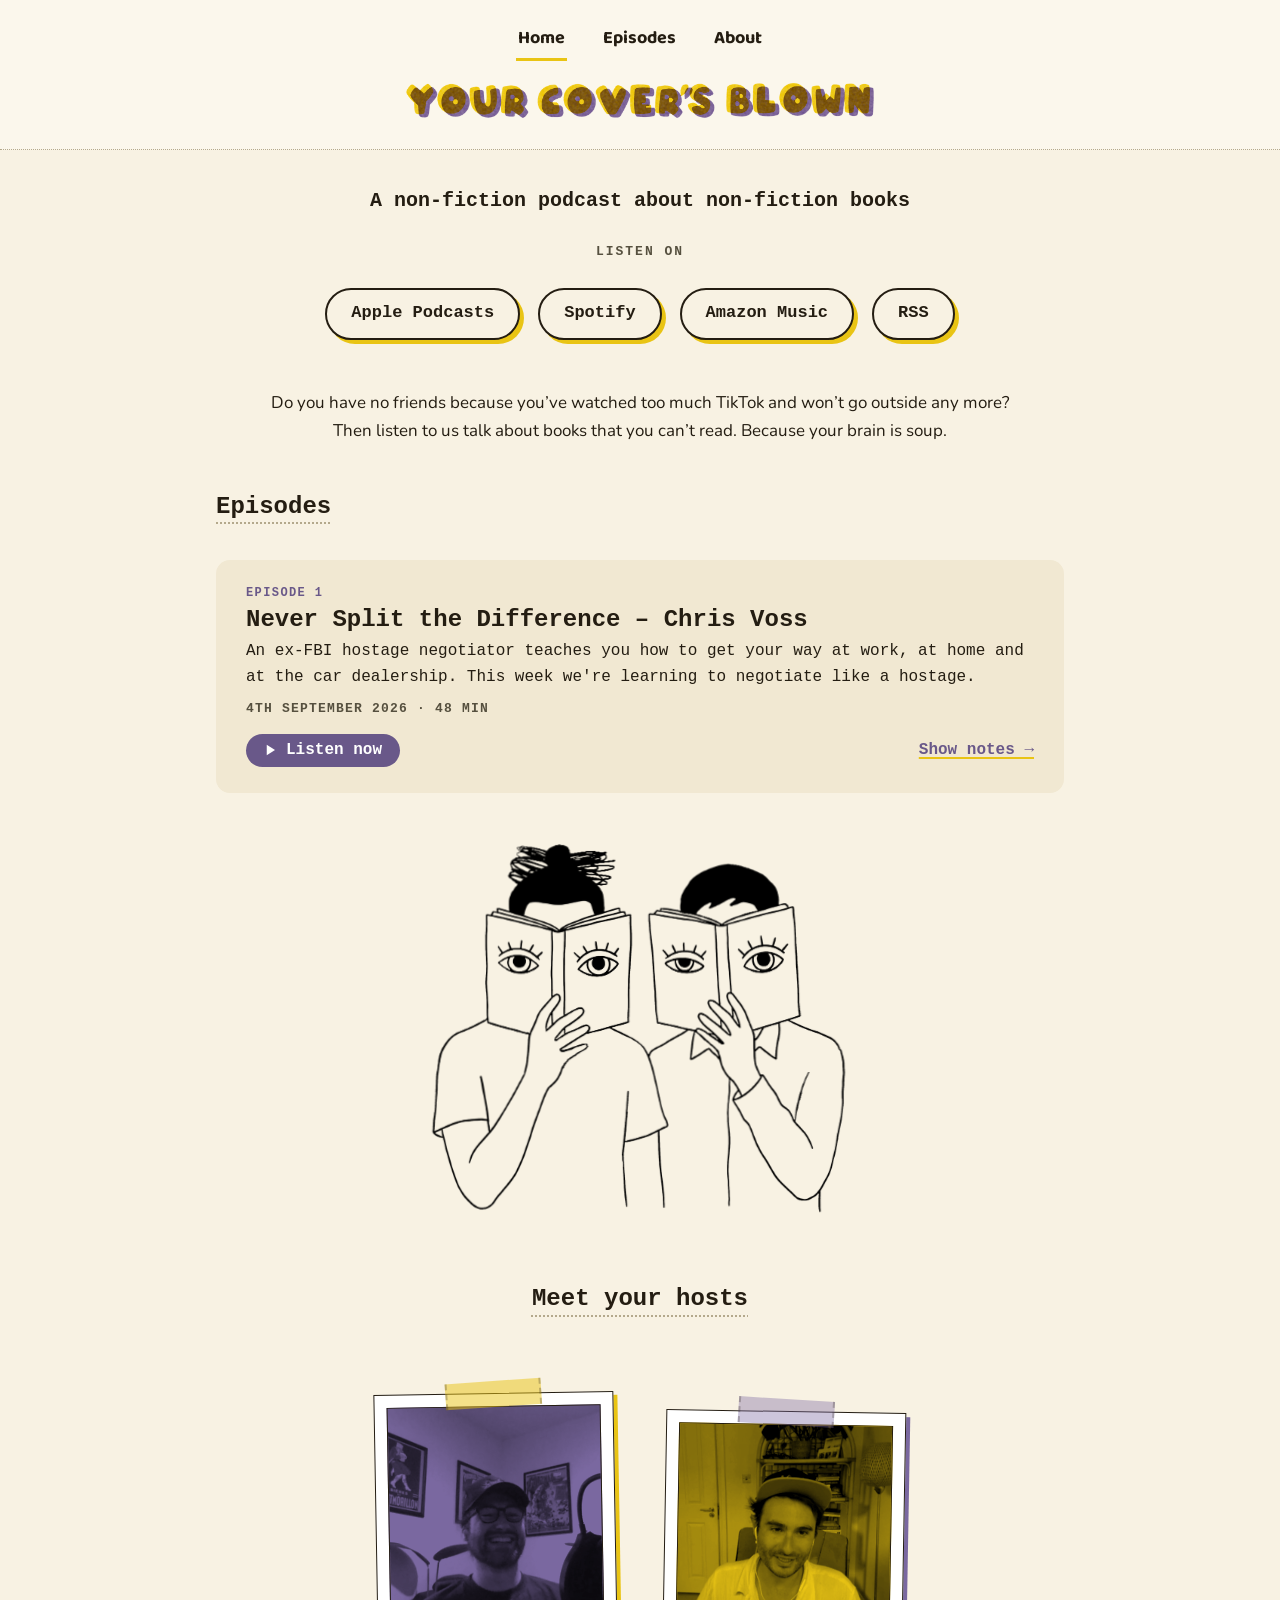
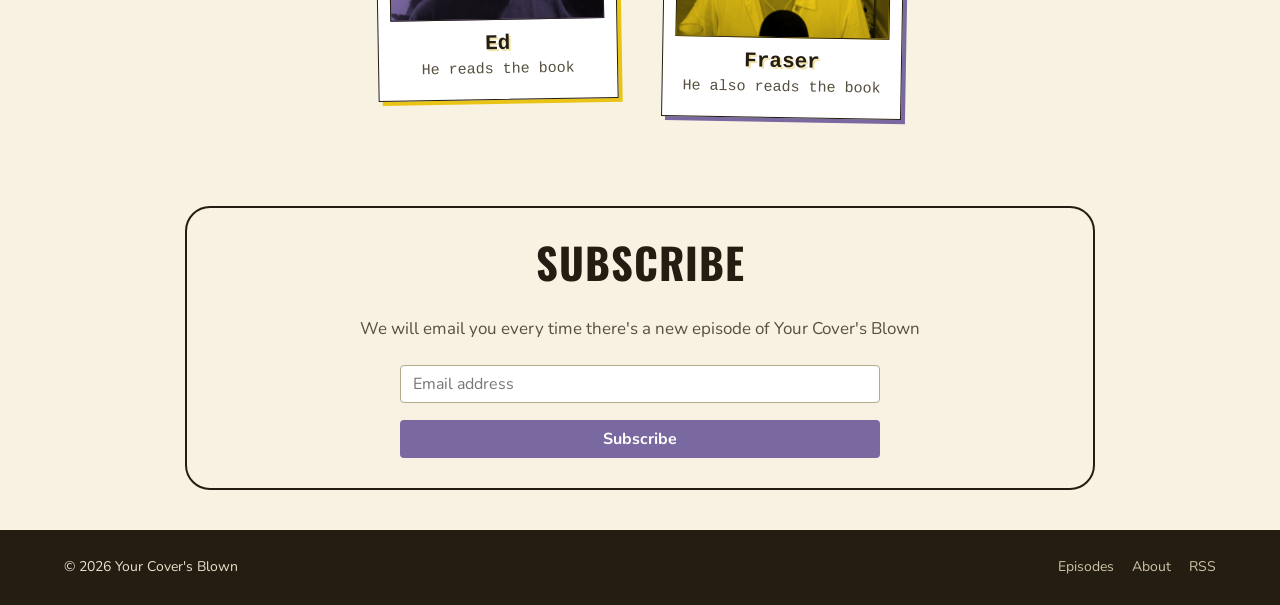
==== index.html @ 800fa89d "Publish 2026-09-04 09:47 DCMSX-Source: 547b9fe755ab4f732007c1b9279dc79cec2064c6" ====
<!DOCTYPE html>
<html lang="en">
<head>
<meta charset="utf-8">
<meta name="viewport" content="width=device-width, initial-scale=1">
<title>Your Cover's Blown – A non-fiction podcast about non-fiction books</title>
<meta name="description" content="A non-fiction podcast about non-fiction books.">
<link rel="canonical" href="https://yourcoversblown.com/">
<meta property="og:site_name" content="Your Cover's Blown">
<meta property="og:type" content="website">
<meta property="og:title" content="Your Cover's Blown – A non-fiction podcast about non-fiction books">
<meta property="og:description" content="A non-fiction podcast about non-fiction books.">
<meta property="og:url" content="https://yourcoversblown.com/">
<meta property="og:image" content="https://yourcoversblown.com/assets/share.jpg">
<meta property="og:image:width" content="1200">
<meta property="og:image:height" content="630">
<meta name="twitter:card" content="summary_large_image">
<link rel="icon" type="image/svg+xml" href="/assets/favicon.svg">
<link rel="icon" type="image/png" sizes="32x32" href="/assets/favicon-32.png">
<link rel="icon" type="image/png" sizes="64x64" href="/assets/favicon.png">
<link rel="apple-touch-icon" sizes="180x180" href="/assets/apple-touch-icon.png">
<link rel="alternate" type="application/rss+xml" title="Your Cover's Blown" href="/feed.xml">
<link rel="preconnect" href="https://fonts.googleapis.com">
<link rel="preconnect" href="https://fonts.gstatic.com" crossorigin>
<link rel="stylesheet" href="https://fonts.googleapis.com/css2?family=Baloo+2:wght@500;700;800&family=Nunito:ital,wght@0,300..1000;1,300..1000&family=Oswald:wght@700&display=swap">
<link rel="stylesheet" href="/assets/tokens.css">
<link rel="stylesheet" href="/assets/site.css">

</head>
<body class="page-paper font-mono">

<header class="ycb-header">
  <nav class="ycb-nav" aria-label="Site">
    <a href="/" aria-current="page">Home</a>
    <a href="/episodes/">Episodes</a>
    <a href="/about/">About</a>
  </nav>
  <a class="ycb-header-logo" href="/" style="--logo-maxw:480px"><img src="/media/site/brand/logo.png" alt="Your Cover's Blown"></a>
</header>
<main>
<div class="blk blk--svg-logo" style="--mt:24px;--svg-logo-img-gap:10px">
<div class="block-svg-logo" style="--img-maxw:780px">
  
  <p class="tagline">A non-fiction podcast about non-fiction books</p>
</div>
</div>
<div class="blk blk--listen-buttons">
<div class="block-listen">
  <p class="listen-title">Listen on</p>
  <div class="listen-row">
    <a class="listen-pill" href="https://podcasts.apple.com/us/podcast/your-covers-blown/id6808269047" target="_blank" rel="noopener" data-goat-event="listen-apple">Apple Podcasts</a>
    <a class="listen-pill" href="https://open.spotify.com/show/6lQw9a7i2KThYEWnwWZLfC" target="_blank" rel="noopener" data-goat-event="listen-spotify">Spotify</a>
    <a class="listen-pill" href="https://music.amazon.co.uk/podcasts/dc91eec9-0cf3-4331-a3ae-fbd3eedb8cd9/your-covers-blown" target="_blank" rel="noopener" data-goat-event="listen-amazon">Amazon Music</a>
    <a class="listen-pill" href="https://yourcoversblown.com/feed.xml" target="_blank" rel="noopener" data-goat-event="listen-rss">RSS</a>
  </div>
</div>
</div>
<div class="blk blk--text" style="--mt:16px">
<div class="block-text align-center">
<p>Do you have no friends because you’ve watched too much TikTok and won’t go outside any more? Then listen to us talk about books that you can’t read. Because your brain is soup.</p>

</div>
</div>
<div class="blk blk--episode-list">
<div class="block-episode-list">
  <div class="block-section-title"><h2>Episodes</h2><hr class="section-rule"></div>
  <ol class="episode-rows">
  <li class="episode-row">
    <article class="ep-card">
      <div class="ep-info">
        <p class="ep-kicker">Episode 1</p>
        <h3 class="ep-title"><a href="/episodes/never-split-the-difference/">Never Split the Difference – Chris Voss</a></h3>
        
        <p class="ep-desc">An ex-FBI hostage negotiator teaches you how to get your way at work, at home and at the car dealership. This week we're learning to negotiate like a hostage.</p>
        <p class="ep-meta">4th September 2026 · 48 min</p>
        <div class="ep-actions">
      <div class="ep-play" data-player>
        <audio preload="none" src="/media/episodes/ycb-001.mp3"></audio>
        <button class="ep-listen" data-play aria-label="Play Never Split the Difference – Chris Voss">
          <svg viewBox="0 0 24 24" aria-hidden="true"><path class="pl-icon-play" d="M8 5v14l11-7z"/><g class="pl-icon-pause"><rect x="6" y="5" width="4" height="14" rx="1"/><rect x="14" y="5" width="4" height="14" rx="1"/></g></svg>
          <span class="ep-listen-play">Listen now</span>
          <span class="ep-listen-pause">Pause</span>
        </button>
        <div class="ep-bar">
          <span class="pl-time" data-cur>0:00</span>
          <input class="pl-seek" data-seek type="range" min="0" max="100" step="0.1" value="0" aria-label="Seek" disabled>
          <span class="pl-time" data-dur>48:12</span>
        </div>
      </div>
          <a class="ep-notes" href="/episodes/never-split-the-difference/">Show notes →</a>
        </div>
      </div>
    </article>
  </li>
  </ol>
</div>
</div>
<div class="blk blk--readers" style="--mt:0px;--mb:30px">
<div class="block-readers" style="--img-maxw:440px">
  <div class="readers is-live" role="img" aria-label="Line drawing of two readers holding open books over their faces, eyes drawn on the covers">
    <img class="rd-base" src="/media/site/home/readers/base.png" alt="" loading="lazy">
    <img class="rd-l-open" src="/media/site/home/readers/l-open.png" alt="" loading="lazy" aria-hidden="true">
    <img class="rd-l-closed" src="/media/site/home/readers/l-closed.png" alt="" loading="lazy" aria-hidden="true">
    <img class="rd-r-open" src="/media/site/home/readers/r-open.png" alt="" loading="lazy" aria-hidden="true">
    <img class="rd-r-closed" src="/media/site/home/readers/r-closed.png" alt="" loading="lazy" aria-hidden="true">
  </div>
</div>
</div>
<div class="blk blk--section-title" style="--mt:16px;--mb:30px">
<div class="block-section-title align-center">
  <h2>Meet your hosts</h2>
  <hr class="section-rule">
</div>
</div>
<div class="blk blk--hosts">
<div class="block-hosts">
  
  <div class="hosts-cards">
    <div class="host-card ink-purple">
      <div class="host-photo-wrap"><img class="host-photo" src="/media/site/home/ed.jpg" alt="Ed" loading="lazy"></div>
      <h3>Ed</h3>
<p>He reads the book</p>

    </div>
    <div class="host-card ink-yellow">
      <div class="host-photo-wrap"><img class="host-photo" src="/media/site/home/fraser.jpg" alt="Fraser" loading="lazy"></div>
      <h3>Fraser</h3>
<p>He also reads the book</p>

    </div>
  </div>
</div>
</div>
</main>

<div class="ycb-newsletter" style="--mc:#7a68a0">
  <div class="outline-sign-up-box">
    <form action="https://dcmsx-email.frazilpop.workers.dev/subscribe" method="post" data-newsletter>
      <div class="newsletter-title-b">Subscribe</div>
      <div class="newsletter-sub-title">We will email you every time there's a new episode of Your Cover's Blown</div>
      <input type="hidden" name="list" value="yourcoversblown">
      <input type="email" value="" placeholder="Email address" name="EMAIL" class="sign-up-box" required aria-label="Email address">
      <div class="nl-hp" aria-hidden="true"><input type="text" name="nickname" tabindex="-1" value=""></div>
      <div class="cf-turnstile" data-sitekey="0x4AAAAAAERk6eXkn6L4J6c1" data-appearance="interaction-only" data-size="flexible" data-before-interactive-callback="dcmsxTurnstileInteractive"></div>
      <input type="submit" value="Subscribe" name="subscribe" class="mc-button">
      <div class="nl-msg" hidden></div>
    </form>
  </div>
</div>
<footer class="ycb-footer">
  <div class="ycb-footer-row">
    <span class="ycb-copy">© 2026 Your Cover's Blown</span>
    
    <div class="ycb-footer-right">
      <nav class="ycb-footer-links">
        <a href="/episodes/">Episodes</a>
        <a href="/about/">About</a>
        <a href="/feed.xml">RSS</a>
      </nav>
    </div>
  </div>
</footer>
<script defer src="/assets/site.js"></script>
<!-- GoatCounter analytics: no cookies, no personal data -->
<script data-goatcounter="https://yourcoversblown.goatcounter.com/count" async src="//gc.zgo.at/count.js"></script>
</body>
</html>
---- assets/tokens.css ----
/* Your Cover's Blown — design tokens. The palette is sampled straight from
   the riso wordmark (riso_acid): yellow and purple overprint on paper, with
   the brown their overlap makes. Yellow is decoration only — rules, marker
   underlines, offset shadows — never text on paper (it can't clear 4.5:1). */
:root {
  /* paper & ink */
  --paper: #f8f2e3;
  --paper-light: #fbf7ec;   /* the header band — a shade lighter than the page */
  --paper-deep: #f1e8d2;    /* cards a shade lower than the page */
  --ink: #241d12;
  --ink-soft: #56503f;      /* meta lines, captions — 7:1 on paper */

  /* the riso inks */
  --yellow: #e9c414;
  --purple: #7a68a0;
  --purple-text: #695889;   /* purple links, darkened to clear 4.5:1 on paper */
  --purple-deep: #57487a;
  --brown: #7a5510;         /* the overprint — accents that must read as text */

  /* washes (band backgrounds) */
  --wash-yellow: #f3e5ae;
  --wash-purple: #e3ddef;

  /* chrome */
  --footer-bg: #241d12;
  --footer-text: #e9e1cd;
  --footer-link: #cfc4a6;
  --footer-link-hover: #fff;

  /* riso offset shadows — solid, misregistered, like the wordmark */
  --shadow-yellow: 4px 4px 0 var(--yellow);
  --shadow-purple: 4px 4px 0 var(--purple);
  --shadow-ink: 4px 4px 0 var(--ink);

  /* rules & borders */
  --rule: #b4a98c;
  --border: 2px solid var(--ink);

  /* type */
  --font-display: 'Baloo 2', 'Arial Rounded MT Bold', Arial, sans-serif;
  --font-body: 'Nunito', Arial, Helvetica, sans-serif;
  --fs-body: 106%;            /* ~17px */
  --lh-body: 1.65;
  --fs-page-title: 40px;
  --fs-section-title: 24px;
  --fs-subtitle: 21px;

  /* layout */
  --maxw-text: 800px;         /* prose column */
  --maxw-episodes: 880px;     /* episode rows: text-only, so barely wider than prose */
  --maxw-feature: 1120px;     /* wide elements: hosts, gallery, feature images */
  --maxw-page: 1200px;
}
---- assets/site.css ----
/* Your Cover's Blown — site styles. Riso-print look built around the wordmark:
   warm paper, ink text, and the two riso inks (yellow + purple) used the way a
   risograph would — solid offset shadows, marker-bar rules, flat colour fills.
   Display type is Baloo 2 (the wordmark's chunky rounded cousin); body is
   Nunito, same as the sister sites. */

/* ---------- global ---------- */
* { box-sizing: border-box; -webkit-font-smoothing: antialiased; }
html { margin: 0; padding: 0; overflow-x: hidden; }
body {
  margin: 0;
  overflow-x: hidden;
  background: var(--paper);
  color: var(--ink);
  font-family: var(--font-body);
  font-size: var(--fs-body);
  line-height: var(--lh-body);
  min-height: 100vh;
  display: flex;
  flex-direction: column;
}
main { flex: 1; width: 100%; }
img { max-width: 100%; height: auto; }
a { color: inherit; }
h1, h2, h3, h4 { margin: 0; font-family: var(--font-display); font-weight: 700; line-height: 1.15; }

/* per-page fonts (Page settings → Font), scoped to the page content — the
   header and footer keep the site chrome fonts */
body.font-helvetica main {
  --font-body: Helvetica, Arial, sans-serif;
  --font-display: Arial, Helvetica, sans-serif;
  font-family: var(--font-body);
}
body.font-mono main {
  /* CLInt renders in Consolas — lead with it; Apple systems without it fall
     back to their nearest mono */
  --font-body: Consolas, ui-monospace, 'SF Mono', Menlo, monospace;
  --font-display: Consolas, ui-monospace, 'SF Mono', Menlo, monospace;
  font-family: var(--font-body);
}
/* the Nunito/Consolas mix: prose stays Nunito even on a mono page — headings
   inside it (subtitles etc.) keep following --font-display */
body.font-mono main .block-text {
  font-family: 'Nunito', Arial, Helvetica, sans-serif;
}

/* content links: purple, thick underline — the site's signature link */
.block-text a, .post-body a, .host-card a, .episode-all a, .post-footer-nav a,
.listing-pages a, .ycb-listen-compact a {
  color: var(--purple-text); text-decoration: underline;
  text-decoration-thickness: 2px; text-underline-offset: 3px;
  text-decoration-color: var(--yellow);
}
.block-text a:hover, .post-body a:hover, .host-card a:hover, .episode-all a:hover,
.post-footer-nav a:hover, .listing-pages a:hover, .ycb-listen-compact a:hover {
  color: var(--purple-deep); text-decoration-color: var(--purple);
}

/* ---------- header ---------- */
/* the whole top section sits on lighter paper, with the wordmark under the
   nav, 20px of air beneath it and the full-width rule closing the band */
.ycb-header { background: var(--paper-light); border-bottom: 1px dotted var(--rule); }
.ycb-header-logo { display: block; text-align: center; padding: 10px 16px 20px; }
.ycb-header-logo img { max-width: min(var(--logo-maxw, 780px), 100%); display: inline-block; }
.ycb-strip {
  background: var(--yellow); color: var(--ink);
  text-align: center; padding: 7px 16px;
  font-weight: 800; font-size: 14px; letter-spacing: 0.4px;
}
.ycb-strip a { color: inherit; text-decoration: none; }
.ycb-strip a:hover { text-decoration: underline; text-decoration-thickness: 2px; }
.ycb-nav {
  display: flex; justify-content: center; flex-wrap: wrap;
  gap: 4px 34px; padding: 22px 16px 6px;
}
.ycb-nav a {
  font-family: var(--font-display); font-weight: 700; font-size: 18px;
  color: var(--ink); text-decoration: none;
  padding: 2px 2px 4px; border-bottom: 3px solid transparent;
}
.ycb-nav a:hover { border-bottom-color: var(--purple); }
.ycb-nav a[aria-current="page"] { border-bottom-color: var(--yellow); }

/* ---------- newsletter (signup box above the footer, sister-site shape) ---------- */
.ycb-newsletter { text-align: center; padding: 40px 20px; width: 100%; max-width: 950px; margin: 0 auto; }
.outline-sign-up-box { border: 2px solid var(--ink); border-radius: 25px; padding: 30px 45px 5px; }
@media (min-width: 860px) { .outline-sign-up-box { padding-left: 160px; padding-right: 160px; } }
@media (max-width: 767px) { .outline-sign-up-box { padding-left: 30px; padding-right: 30px; } .ycb-newsletter { padding-left: 15px; padding-right: 15px; } }
/* the sister sites' Oswald lockup — same heading on all three signup boxes */
.newsletter-title-b { font-family: 'Oswald', var(--font-display); text-transform: uppercase; font-size: 250%; line-height: 1.15; margin-bottom: 30px; font-weight: 700; color: var(--ink); letter-spacing: 1px; }
@media (max-width: 767px) { .newsletter-title-b { font-size: 215%; } }
.newsletter-sub-title { margin-bottom: 25px; line-height: 1.4; color: var(--ink-soft); }
.sign-up-box {
  display: inline-block; padding: 0 12px; margin-bottom: 17px; vertical-align: middle;
  border-radius: 4px; border: 1px solid var(--rule); min-width: 480px; max-width: 635px; min-height: 38px;
  color: var(--ink); background: #fff; font: 16px var(--font-body);
}
@media (max-width: 767px) { .sign-up-box { min-width: 100%; max-width: 100%; } }
.mc-button {
  margin: 0 auto 25px; display: block; padding: 8px 10px; font-size: 16px;
  font-family: var(--font-body); font-weight: 700; background: var(--mc, #7a68a0); color: #fff;
  width: 480px; max-width: 100%; border: none; border-radius: 4px; cursor: pointer;
}
.mc-button:hover { background: color-mix(in srgb, var(--mc, #7a68a0) 71%, black); }
.mc-button:disabled { opacity: .6; cursor: default; }
.nl-hp { position: absolute; left: -5000px; }
.nl-msg { margin: 0 0 25px; font-weight: 700; color: var(--ink); }
.nl-msg[hidden] { display: none; }
.nl-msg-error { color: #b04a4a; }
/* interaction-only Turnstile is invisible but still reserves ~72px once its
   script renders — keep the box collapsed until Cloudflare actually needs to
   show a challenge (site.js adds .cf-turnstile-show via its callback) */
.cf-turnstile { height: 0; overflow: hidden; }
.cf-turnstile-show { height: auto; overflow: visible; margin-bottom: 17px; }

/* ---------- footer ---------- */
.ycb-footer {
  background: var(--footer-bg); color: var(--footer-text); margin-top: auto;
  font-size: 14px; line-height: 1.6;
}
.ycb-footer-row {
  display: grid;
  grid-template-columns: 1fr auto 1fr;
  align-items: center; gap: 6px 18px;
  max-width: var(--maxw-page); margin: 0 auto; padding: 18px 24px;
}
.ycb-copy { grid-column: 1; justify-self: start; }
.ycb-byline { grid-column: 2; justify-self: center; }
.ycb-byline a { color: var(--footer-link); text-decoration: none; display: inline-flex; align-items: center; gap: 7px; }
.ycb-byline a:hover { color: var(--footer-link-hover); }
.ycb-byline-icon { display: block; }
.ycb-footer-right { grid-column: 3; justify-self: end; display: flex; align-items: center; gap: 18px; }
.ycb-socials { display: flex; align-items: center; gap: 12px; }
.ycb-socials img { display: block; width: 20px; height: 20px; }
.ycb-footer-links { display: flex; flex-wrap: wrap; gap: 4px 18px; }
.ycb-footer-links a { color: var(--footer-link); text-decoration: none; padding: 8px 0; }
.ycb-footer-links a:hover { color: var(--footer-link-hover); text-decoration: underline; text-decoration-color: var(--yellow); text-decoration-thickness: 2px; }
@media (max-width: 767px) {
  .ycb-footer-row { grid-template-columns: 1fr; justify-items: center; text-align: center; }
  .ycb-copy, .ycb-byline, .ycb-footer-right { grid-column: 1; justify-self: center; }
}

/* ---------- bands (full-bleed section backgrounds) ---------- */
.band { width: 100%; }
.band-inner { max-width: none; margin: 0; padding: 0; display: flow-root; }
.band--wash-yellow { background: var(--wash-yellow); }
.band--wash-purple { background: var(--wash-purple); }
.band--ink { background: var(--ink); color: var(--paper); }
.band--ink .block-section-title h2, .band--ink .block-section-title h3,
.band--ink .block-page-title h1, .band--ink .block-sub-heading { color: var(--paper); }
.band--ink .block-text a, .band--ink .post-body a { color: var(--wash-purple); }

/* ---------- shared block bits ---------- */
/* Every block renders inside a .blk .blk--<type> wrapper which owns the
   block's vertical spacing — same mechanism as the sister sites:
   type default < globe (site-wide) value < the page's own --mt/--mb,
   with --mt-m/--mb-m phone twins. Padding, not margin (no collapsing). */
.blk { padding-top: var(--mt, 0); padding-bottom: var(--mb, 0); }
@media (max-width: 767px) {
  .blk { padding-top: var(--mt-m, var(--mt, 0)); padding-bottom: var(--mb-m, var(--mb, 0)); }
}
/* per-type defaults — keep in step with BLOCK_SPACING in lib/schemas.js */
.blk--page-title { --mt: var(--page-title-pad-top, 48px); --mb: 24px; }
.blk--text, .blk--text-with-subtitle { --mb: var(--text-pad-bottom, 24px); }
.blk--sub-heading { --mb: 24px; }
.blk--feature-list { --mb: 24px; }
.blk--feature-image { --mb: var(--feature-image-pad-bottom, 24px); }
.blk--readers { --mb: 24px; }
.blk--video { --mb: 24px; }
.blk--svg-logo { --mt: var(--svg-logo-pad-top, 56px); }
.blk--gallery { --mb: 24px; }
.blk--listen-buttons { --mt: 24px; --mb: 24px; }
.blk--audio { --mb: 24px; }
.blk--episode-list { --mt: 24px; --mb: 40px; }
.blk--hosts { --mt: 24px; --mb: 40px; }
.blk--episode-header { --mt: 44px; --mb: 8px; }

.only-desktop { display: block; }
.only-mobile { display: none; }
@media (max-width: 767px) {
  .only-desktop { display: none; }
  .only-mobile { display: block; }
}

.ycb-divider {
  border: 0; border-top: 2px dashed var(--rule); max-width: var(--maxw-text);
  margin: var(--divider-space, 40px) auto;
}
@media (max-width: 767px) {
  .ycb-divider { margin-top: var(--divider-space-m, var(--divider-space, 40px)); margin-bottom: var(--divider-space-m, var(--divider-space, 40px)); }
}

.caption { text-align: center; padding-top: var(--caption-gap, 8px); color: var(--ink-soft); font-size: 15px; font-style: italic; margin: 0; }

/* the marker line — drawn as a text underline so it always matches the width
   of the words above it. The renderer still emits the hr (hidden here); a
   block with rule: false emits none, and :has() drops the underline with it. */
.title-rule, .section-rule { display: none; }

/* ---------- headings & text blocks ---------- */
.block-page-title { text-align: center; padding: 0 16px; }
.block-page-title h1 {
  font-size: var(--fs-page-title); font-weight: 800;
  padding-bottom: 6px;
}
.block-page-title:has(.title-rule) h1 {
  text-decoration: underline dotted; text-decoration-color: var(--rule);
  text-decoration-thickness: 2px; text-decoration-skip-ink: none;
  text-underline-offset: var(--page-title-pad-bottom, 18px);
  padding-bottom: calc(var(--page-title-pad-bottom, 18px) + 9px);
}

.block-section-title { max-width: var(--maxw-feature); margin: 0 auto; padding: 0 16px; }
.block-section-title h2 { font-size: var(--fs-section-title); }
.block-section-title h3 { font-size: 20px; }
.block-section-title:has(.section-rule) h2,
.block-section-title:has(.section-rule) h3 {
  text-decoration: underline dotted; text-decoration-color: var(--rule);
  text-decoration-thickness: 2px; text-decoration-skip-ink: none;
  text-underline-offset: var(--section-title-rule-gap, 10px);
  padding-bottom: calc(var(--section-title-rule-gap, 10px) + 4px);
}
.block-section-title.align-center { text-align: center; }
@media (max-width: 767px) {
  .block-section-title:has(.section-rule) h2,
  .block-section-title:has(.section-rule) h3 {
    text-underline-offset: var(--section-title-rule-gap-m, var(--section-title-rule-gap, 10px));
  }
}

.block-text { max-width: var(--maxw-text); margin: 0 auto; padding: 0 16px; }
.block-text p { margin: 0 0 var(--text-para-gap, 22px); }
.block-text p:last-child { margin-bottom: 0; }
.block-text.align-center { text-align: center; }
@media (max-width: 767px) { .block-text.align-center { text-align: left; } }
.block-text-subtitled .subtitle {
  font-size: var(--fs-subtitle); margin-bottom: var(--text-subtitle-gap, 14px);
}

.block-sub-heading {
  max-width: var(--maxw-text); margin: 0 auto; padding: 0 16px;
  font-size: 22px;
}

.block-feature-list { max-width: var(--maxw-text); margin: 0 auto; padding: 0 16px; }
.block-feature-list .bullet { margin: 0; padding-left: 24px; }
.block-feature-list li { margin-bottom: var(--feature-list-item-gap, 12px); }
.block-feature-list li:last-child { margin-bottom: 0; }
.block-feature-list li::marker { color: var(--purple); }

/* ---------- media blocks ---------- */
.block-feature-image { text-align: center; padding: 0 16px; }
.block-feature-image img {
  max-width: min(var(--img-maxw, 700px), 100%);
  border: var(--border); background: #fff;
  box-shadow: var(--shadow-yellow);
}
/* transparent artwork sits straight on the paper — no print frame */
.block-feature-image img.no-frame { border: 0; background: transparent; box-shadow: none; }
[data-lightbox] { cursor: zoom-in; }

.block-video { max-width: min(var(--img-maxw, 760px), 100%); margin: 0 auto; padding: 0 16px; }
.iframe-container { position: relative; padding-bottom: 56.25%; height: 0; }
.iframe-container iframe { position: absolute; inset: 0; width: 100%; height: 100%; border: var(--border); background: #000; }
.ycb-video { width: 100%; border: var(--border); background: #000; }

.block-svg-logo { text-align: center; padding: 0 16px; }
.block-svg-logo .site-logo { max-width: min(var(--img-maxw, 780px), 100%); display: inline-block; }
.block-svg-logo .tagline {
  margin: var(--svg-logo-img-gap, 26px) 0 var(--svg-logo-tagline-gap, 0);
  font-weight: 700; font-size: 20px;
}

.block-gallery {
  display: grid; grid-template-columns: repeat(3, 1fr);
  max-width: var(--maxw-feature); margin: 0 auto; padding: 0 16px;
}
.block-gallery figure { margin: var(--gallery-gap, 10px); }
.block-gallery .gallery-img { display: block; width: 100%; border: var(--border); background: #fff; }
.block-gallery .grid-name { text-align: center; padding-top: var(--gallery-caption-gap, 8px); color: var(--ink-soft); font-size: 15px; }
@media (max-width: 767px) {
  .block-gallery { grid-template-columns: 1fr; }
  .block-gallery figure { margin: var(--gallery-gap-m, var(--gallery-gap, 10px)); }
}

/* ---------- listen buttons ---------- */
.block-listen { text-align: center; padding: 0 16px; }
.listen-title, .listen-soon-note {
  margin: 0 0 16px; font-size: 13px; font-weight: 800;
  letter-spacing: 2px; text-transform: uppercase; color: var(--ink-soft);
}
.listen-soon-note { font-style: normal; }
.listen-row { display: flex; flex-wrap: wrap; justify-content: center; }
.listen-pill {
  display: inline-block; margin: var(--listen-button-gap, 9px);
  padding: 9px 24px 11px; border: var(--border); border-radius: 999px;
  background: var(--paper); color: var(--ink);
  font-family: var(--font-display); font-weight: 700; font-size: 17px;
  text-decoration: none; box-shadow: var(--shadow-yellow);
  transition: transform 0.08s ease, box-shadow 0.08s ease;
}
a.listen-pill:hover { transform: translate(-2px, -2px); box-shadow: 6px 6px 0 var(--purple); }
.listen-pill.is-soon {
  border-style: dashed; box-shadow: none; color: var(--ink-soft); background: transparent;
}

/* the small links row under every episode player */
.ycb-listen-compact { text-align: center; margin: 14px 0 0; font-size: 14px; color: var(--ink-soft); }
.ycb-listen-compact .dot { margin: 0 8px; }

/* ---------- audio player ---------- */
/* The player is the one place the riso costume comes off: the site's ink
   outline and offset shadow made it read as a cartoon box, and a player is
   an instrument, not a poster. So it sits on the deep paper behind a single
   hairline, and the controls are drawn plainly — a thin filled track with a
   small round thumb, times either side, and a skip / play / skip cluster
   with no boxes round it. --pos and --buf are set by site.js as the audio
   plays: played fill and buffered wash. */
.block-audio { max-width: 660px; margin: 0 auto; padding: 0 16px; }
.ycb-player {
  --pos: 0%; --buf: 0%;
  display: flex; align-items: center; gap: 18px;
  border: 1px solid rgba(36, 29, 18, 0.13); border-radius: 12px;
  background: var(--paper-deep);
  padding: 16px 20px 16px 16px;
}
.ycb-player > audio { display: none; }
.ycb-player noscript audio { display: block; width: 100%; }
.pl-controls { display: flex; align-items: center; gap: 4px; flex-shrink: 0; }
.pl-play {
  flex-shrink: 0; width: 50px; height: 50px; border-radius: 50%;
  border: 0; background: var(--purple-text); cursor: pointer; color: #fff;
  display: flex; align-items: center; justify-content: center;
  transition: background-color 0.15s ease, transform 0.12s ease;
}
.pl-play:hover { background: var(--purple-deep); }
.pl-play:active { transform: scale(0.96); }
.pl-play svg { width: 22px; height: 22px; fill: currentColor; }
.pl-icon-play { transform: translateX(1px); }
.pl-play .pl-icon-pause { display: none; }
.ycb-player.is-playing .pl-icon-play { display: none; }
.ycb-player.is-playing .pl-icon-pause { display: block; }
.pl-skip {
  position: relative; width: 38px; height: 38px; border-radius: 50%;
  border: 0; background: transparent; color: var(--ink-soft); cursor: pointer; padding: 0;
  transition: background-color 0.15s ease, color 0.15s ease, transform 0.12s ease;
}
.pl-skip:hover { background: rgba(36, 29, 18, 0.07); color: var(--ink); }
.pl-skip:active { transform: scale(0.92); }
/* the glyph carries a heavy stroke in the markup for the riso look — inside
   the player it is drawn light, to sit beside the plain play disc */
.pl-skip svg { width: 24px; height: 24px; display: block; margin: 0 auto; stroke-width: 1.9; }
.pl-skip--fwd svg { transform: scaleX(-1); }
.pl-skip span {
  position: absolute; inset: 0; display: grid; place-items: center;
  padding-top: 2px; font-family: var(--font-body); font-weight: 800; font-size: 9.5px;
  letter-spacing: -0.2px; pointer-events: none;
}
.pl-main { flex: 1; min-width: 0; }
.pl-title { font-family: var(--font-display); font-weight: 700; font-size: 17px; line-height: 1.2; margin-bottom: 8px; }
.pl-bar { display: flex; align-items: center; gap: 12px; }
.pl-time {
  flex-shrink: 0; min-width: 3.2em; font-size: 13px; font-weight: 800;
  color: var(--ink-soft); font-variant-numeric: tabular-nums; letter-spacing: 0.2px;
}
.pl-bar .pl-time:last-child { text-align: right; }
.pl-time:empty { display: none; }

/* the seek bar: a tall, invisible input for a generous hit target, with the
   thin track and the thumb drawn on the pseudo-elements */
.pl-seek {
  -webkit-appearance: none; appearance: none;
  flex: 1; min-width: 0; display: block; width: 100%; height: 28px; margin: 0;
  background: transparent; cursor: pointer; touch-action: none; outline: none;
}
.pl-seek::-webkit-slider-runnable-track {
  height: 5px; border-radius: 999px;
  background: linear-gradient(to right,
    var(--purple-text) 0 var(--pos),
    rgba(36, 29, 18, 0.24) var(--pos) var(--buf),
    rgba(36, 29, 18, 0.12) var(--buf) 100%);
  transition: height 0.12s ease;
}
.pl-seek::-moz-range-track {
  height: 5px; border-radius: 999px;
  background: linear-gradient(to right,
    var(--purple-text) 0 var(--pos),
    rgba(36, 29, 18, 0.24) var(--pos) var(--buf),
    rgba(36, 29, 18, 0.12) var(--buf) 100%);
}
.pl-seek::-webkit-slider-thumb {
  -webkit-appearance: none; width: 12px; height: 12px; margin-top: -3px; border-radius: 50%;
  background: var(--purple-text); border: 0;
  transition: transform 0.12s ease;
}
.pl-seek::-moz-range-thumb {
  width: 12px; height: 12px; border-radius: 50%;
  background: var(--purple-text); border: 0;
  transition: transform 0.12s ease;
}
.pl-seek:hover::-webkit-slider-thumb, .pl-seek:active::-webkit-slider-thumb { transform: scale(1.25); }
.pl-seek:hover::-moz-range-thumb, .pl-seek:active::-moz-range-thumb { transform: scale(1.25); }
.pl-seek:focus-visible::-webkit-slider-thumb { box-shadow: 0 0 0 5px rgba(122, 104, 160, 0.35); }
.pl-seek:focus-visible::-moz-range-thumb { box-shadow: 0 0 0 5px rgba(122, 104, 160, 0.35); }
.pl-seek:disabled { cursor: default; opacity: 0.5; }
.pl-seek:disabled::-webkit-slider-thumb { transform: none; }
.pl-seek:disabled::-moz-range-thumb { transform: none; }

/* ---------- episode rows (the listing + episode-list block) ---------- */
/* Each episode is a flat riso card on the deeper paper — no outline, no
   offset shadow, so it stops reading as one enormous button next to the real
   ones. The coming-soon card below shares the same flat treatment. */
.block-episode-list { max-width: var(--maxw-episodes); margin: 0 auto; padding: 0 16px; }
.block-episode-list .block-section-title { padding: 0; margin-bottom: 26px; }
.episode-rows { list-style: none; margin: 0; padding: 0; }
.episode-row { margin-bottom: var(--episode-list-row-gap, 30px); }
.episode-row:last-child { margin-bottom: 0; }

.ep-card {
  position: relative;
  padding: 24px 30px 26px;
  border-radius: var(--episode-list-card-radius, 14px);
  background: var(--paper-deep);
}

.ep-info { flex: 1; min-width: 0; }
.ep-kicker {
  margin: 0 0 2px; font-size: 12px; font-weight: 800;
  letter-spacing: 1.4px; text-transform: uppercase; color: var(--purple-text);
}
.ep-title { font-size: 24px; margin-bottom: 4px; }
.ep-title a { color: var(--ink); text-decoration: none; }
.ep-title a:hover { color: var(--purple-text); }
.ep-book { margin: 0 0 6px; font-size: 16px; }
.ep-book cite { font-style: italic; font-weight: 800; color: var(--brown); }
.ep-desc { margin: 0 0 8px; font-size: 16px; }
.ep-meta { margin: 0; font-size: 13px; font-weight: 800; letter-spacing: 1.2px; text-transform: uppercase; color: var(--ink-soft); }

/* the CTA row: play in place, or read the notes */
.ep-actions { display: flex; align-items: center; flex-wrap: wrap; gap: 8px 18px; margin-top: 14px; }
.ep-play { display: flex; align-items: center; flex-wrap: wrap; gap: 8px 14px; flex: 1; }
.ep-play > audio { display: none; }
.ep-listen {
  display: inline-flex; align-items: center; gap: 8px;
  padding: 7px 18px 8px 14px; cursor: pointer;
  border: 0; border-radius: 999px;
  background: var(--purple-text); color: #fff;
  font-family: var(--font-display); font-weight: 700; font-size: 16px;
  transition: background-color 0.15s ease, transform 0.12s ease;
}
.ep-listen:hover { background: var(--purple-deep); }
.ep-listen:active { transform: scale(0.98); }
.ep-listen svg { width: 18px; height: 18px; fill: currentColor; }
.ep-listen .pl-icon-pause, .ep-listen .ep-listen-pause { display: none; }
.ep-play.is-playing .pl-icon-play, .ep-play.is-playing .ep-listen-play { display: none; }
.ep-play.is-playing .pl-icon-pause, .ep-play.is-playing .ep-listen-pause { display: inline; }

/* the seek bar unfolds once the episode has started, and stays while paused */
.ep-play { --pos: 0%; --buf: 0%; }
.ep-bar { display: none; align-items: center; gap: 10px; flex: 1; min-width: 210px; }
.ep-play.is-started .ep-bar { display: flex; }

.ep-notes {
  font-family: var(--font-display); font-weight: 700; font-size: 16px;
  color: var(--purple-text); text-decoration: underline;
  text-decoration-thickness: 2px; text-underline-offset: 3px;
  text-decoration-color: var(--yellow);
}
.ep-notes:hover { color: var(--purple-deep); text-decoration-color: var(--purple); }

.episode-all { text-align: center; margin: 26px 0 0; font-family: var(--font-display); font-weight: 700; font-size: 17px; }

/* the coming-soon card (no published episodes yet) — flat, no outline */
.episode-empty {
  max-width: 600px; margin: 0 auto; padding: 22px 30px;
  border-radius: var(--episode-list-card-radius, 14px);
  background: var(--paper-deep);
  text-align: center;
}
.episode-empty p { margin: 0; font-size: 17px; }

/* pagination on /episodes/ */
.listing-pages {
  display: flex; justify-content: center; align-items: center; gap: 26px;
  padding: 10px 16px 44px; font-family: var(--font-display); font-weight: 700;
}
.listing-pages span { color: var(--ink-soft); font-family: var(--font-body); font-weight: 600; font-size: 14px; }

/* ---------- episode page header ---------- */
.episode-header { text-align: center; max-width: var(--maxw-text); margin: 0 auto; padding: 0 16px; }
.episode-header h1 { font-size: 34px; font-weight: 800; margin-bottom: 10px; }
.episode-header .ep-book { font-size: 18px; margin-bottom: 8px; }
.episode-header .ep-meta { margin-bottom: 0; }

.post-body .post-img { text-align: center; margin: 0 0 var(--text-para-gap, 22px); }
.post-body .feature-img { border: var(--border); background: #fff; box-shadow: var(--shadow-yellow); }
.post-body .img-large { max-width: min(700px, 100%); }
.post-body .img-medium { max-width: min(520px, 100%); }
.post-body .img-small { max-width: min(340px, 100%); }
.post-footer-nav {
  max-width: var(--maxw-text); margin: 0 auto; padding: 8px 16px 48px;
  font-family: var(--font-display); font-weight: 700;
}

/* ---------- hosts ---------- */
/* Riso-print polaroids: each host is a small white card taped to the paper at
   a slight angle, the photo overprinted as a duotone in one riso ink (purple
   or yellow, alternating) with the offset shadow misregistered in the OTHER
   ink. Hover blows the cover: the print lifts and the real photo shows. */
.block-hosts {
  display: flex; align-items: center; justify-content: center;
  gap: var(--hosts-gap, 48px);
  /* extra bottom padding covers the staggered card's 18px downward offset */
  max-width: var(--maxw-feature); margin: 0 auto; padding: 12px 16px 26px;
}
.hosts-img {
  width: 340px; flex-shrink: 0;
  border: var(--border); background: #fff; box-shadow: var(--shadow-yellow);
}
.hosts-cards {
  display: flex; flex-wrap: wrap; justify-content: center; align-items: flex-start;
  gap: var(--hosts-gap, 48px); min-width: 0;
}
.host-card {
  position: relative; width: 240px; text-align: center;
  background: #fff; border: 1px solid var(--ink); padding: 12px 12px 16px;
  transform: rotate(-1deg);
  transition: transform .25s ease, box-shadow .25s ease;
}
.host-card.ink-purple { box-shadow: var(--shadow-yellow); }
.host-card.ink-yellow { box-shadow: var(--shadow-purple); transform: rotate(1deg) translateY(18px); }
/* the strip of tape holding each print to the page */
.host-card::before {
  content: ''; position: absolute; top: -13px; left: 50%; width: 92px; height: 26px;
  transform: translateX(-50%) rotate(-3deg);
  background: rgba(233, 196, 20, .5);
  border-left: 2px dashed rgba(36, 29, 18, .25);
  border-right: 2px dashed rgba(36, 29, 18, .25);
  z-index: 2;
}
.host-card.ink-yellow::before { transform: translateX(-50%) rotate(2.5deg); background: rgba(122, 104, 160, .38); }
.host-card:hover { transform: rotate(0) scale(1.04); z-index: 3; }
.host-card.ink-purple:hover { box-shadow: 6px 6px 0 var(--yellow); }
.host-card.ink-yellow:hover { box-shadow: 6px 6px 0 var(--purple); }
/* the duotone print: grayscale photo multiplied onto a solid ink ground */
.host-photo-wrap {
  position: relative; overflow: hidden; isolation: isolate;
  border: 1px solid var(--ink); background: var(--purple);
}
.ink-yellow .host-photo-wrap { background: var(--yellow); }
.host-photo {
  display: block; width: 100%; aspect-ratio: 1; object-fit: cover;
  filter: grayscale(1) contrast(1.08) brightness(1.05);
  mix-blend-mode: multiply;
  transition: filter .3s ease;
}
/* purple ink is darker than yellow — lift the print so it doesn't go muddy */
.ink-purple .host-photo { filter: grayscale(1) contrast(1) brightness(1.4); }
.host-card:hover .host-photo { filter: none; mix-blend-mode: normal; }
.host-card h3 {
  font-size: 21px; margin: 12px 0 2px;
  text-shadow: 2px 2px 0 var(--wash-yellow);
}
.host-card p { margin: 0; font-size: 15px; color: var(--ink-soft); }
.host-card p + p { margin-top: 6px; }
@media (max-width: 767px) {
  .block-hosts { flex-direction: column; }
  .hosts-img { width: min(300px, 100%); }
  .host-card.ink-yellow { transform: rotate(1deg); }
}
@media (prefers-reduced-motion: reduce) {
  .host-card, .host-photo { transition: none; }
}

/* the readers figure: five layers stacked on one box, the eyes swapped by
   site.js on a blink; the whole figure sways from the bottom centre */
.block-readers { text-align: center; padding: 0 16px; }
.block-readers .readers {
  position: relative; display: inline-block; width: min(var(--img-maxw, 440px), 100%);
  transform-origin: 50% 100%; will-change: transform;
}
.block-readers .readers img { display: block; width: 100%; height: auto; }
.block-readers .readers img + img { position: absolute; inset: 0; }
.block-readers .rd-l-closed, .block-readers .rd-r-closed,
.block-readers .l-shut .rd-l-open, .block-readers .r-shut .rd-r-open { visibility: hidden; }
.block-readers .l-shut .rd-l-closed, .block-readers .r-shut .rd-r-closed { visibility: visible; }

/* ---------- lightbox ---------- */
.ycb-lightbox { border: 0; padding: 0; background: transparent; max-width: 92vw; max-height: 92vh; }
.ycb-lightbox::backdrop { background: rgba(36, 29, 18, 0.88); }
.ycb-lightbox img { display: block; max-width: 92vw; max-height: 92vh; border: var(--border); background: #fff; }
.ycb-lightbox .lightbox-close {
  position: fixed; top: 10px; right: 14px; z-index: 1;
  width: 44px; height: 44px; border-radius: 50%;
  border: var(--border); background: var(--yellow); color: var(--ink);
  font-size: 26px; line-height: 1; cursor: pointer;
}

/* ---------- phones ---------- */
@media (max-width: 767px) {
  :root { --fs-page-title: 32px; --fs-section-title: 22px; }
  /* prose gets more side air than the 16px the wide elements use — a text
     column running edge-to-edge reads wider than everything around it */
  .block-text, .block-sub-heading, .block-feature-list,
  .block-episode-list { padding-left: 28px; padding-right: 28px; }
  .ycb-nav { gap: 2px 22px; padding-top: 16px; }
  .ycb-nav a { font-size: 16px; }
  .episode-header h1 { font-size: 28px; }
  /* phones: the bar takes the full width, the skip / play / skip cluster
     sits centred beneath it */
  .ycb-player { flex-wrap: wrap; justify-content: center; gap: 10px 14px; padding: 16px 18px; }
  .pl-main { flex-basis: 100%; order: -1; }
  .pl-controls { gap: 10px; }
  .pl-play { width: 48px; height: 48px; }
  .episode-empty { padding: 20px 18px; }
  /* phones: tighter card, and the Listen now row takes the full width */
  .ep-card { padding: 18px 18px 20px; }
  .ep-title { font-size: 21px; }
  .ep-actions { gap: 10px 14px; }
  .ep-play { flex-basis: 100%; }
  .ep-bar { min-width: 0; }
}
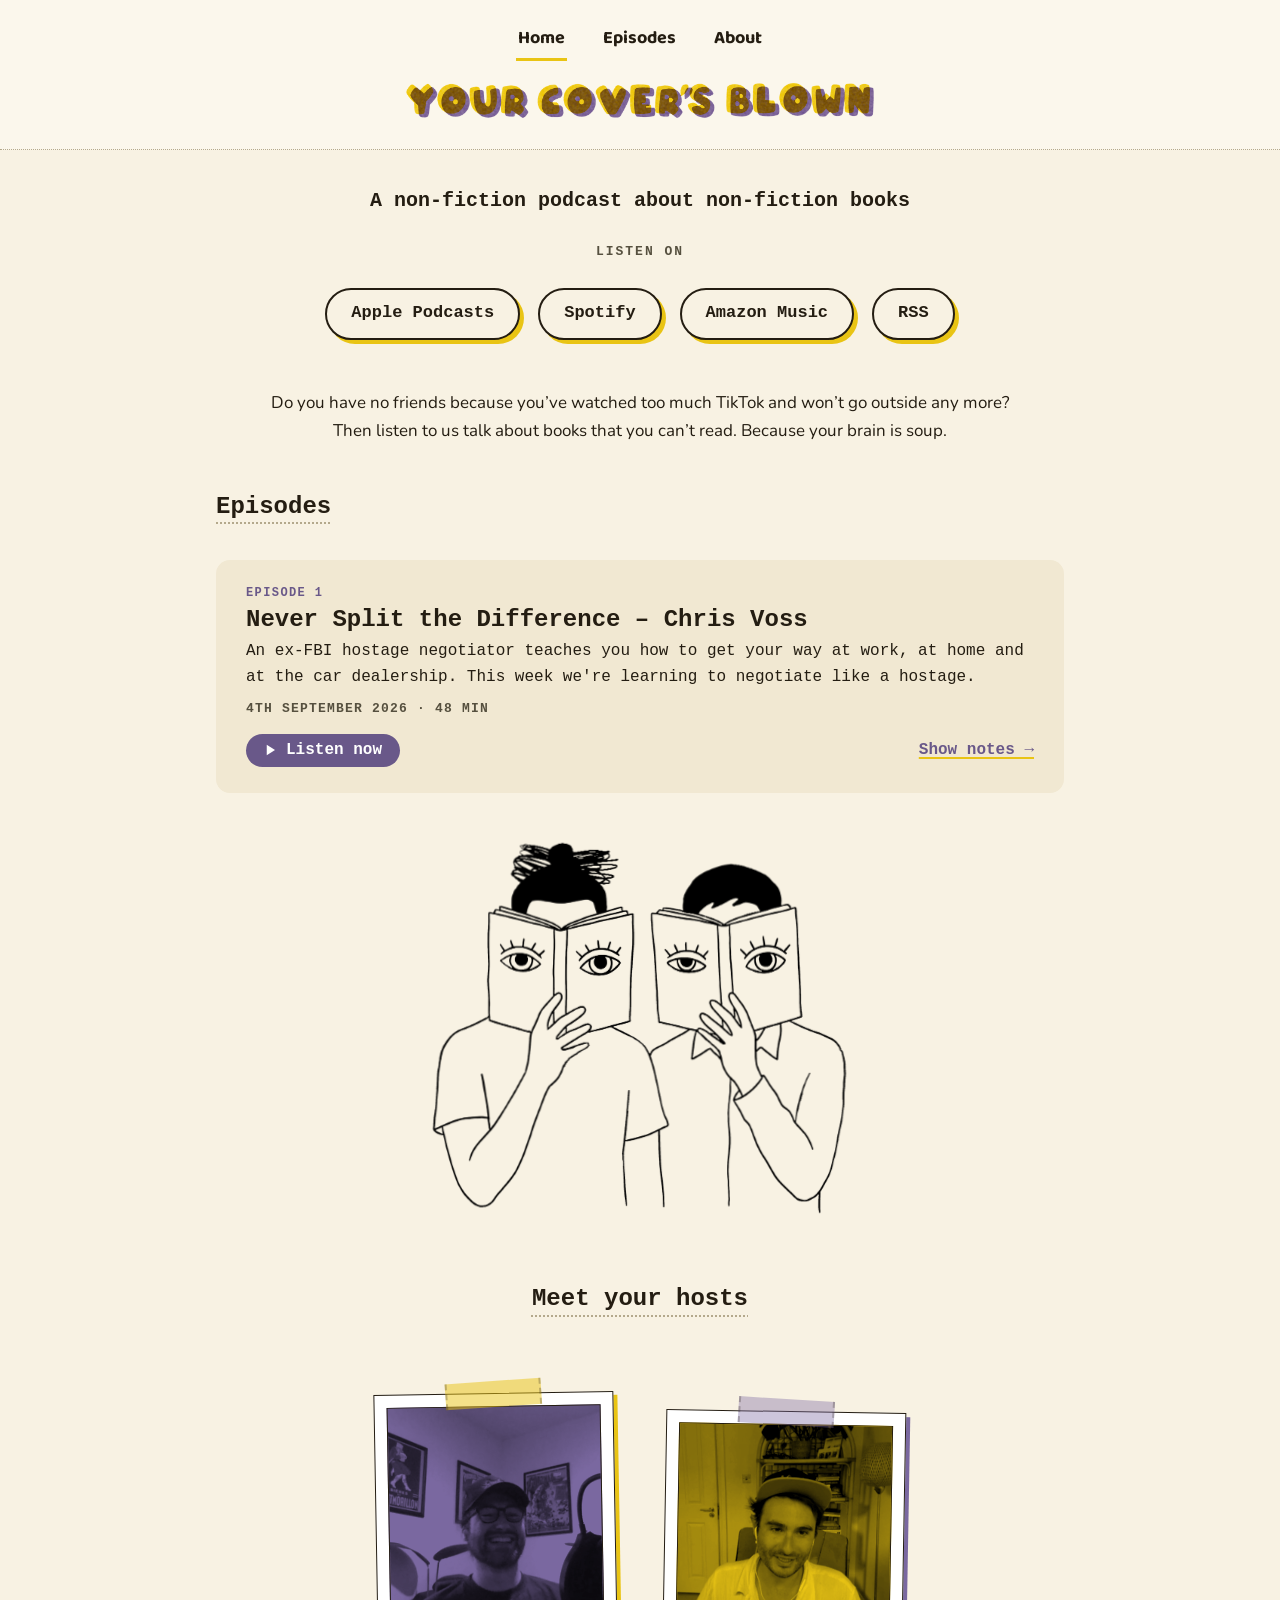
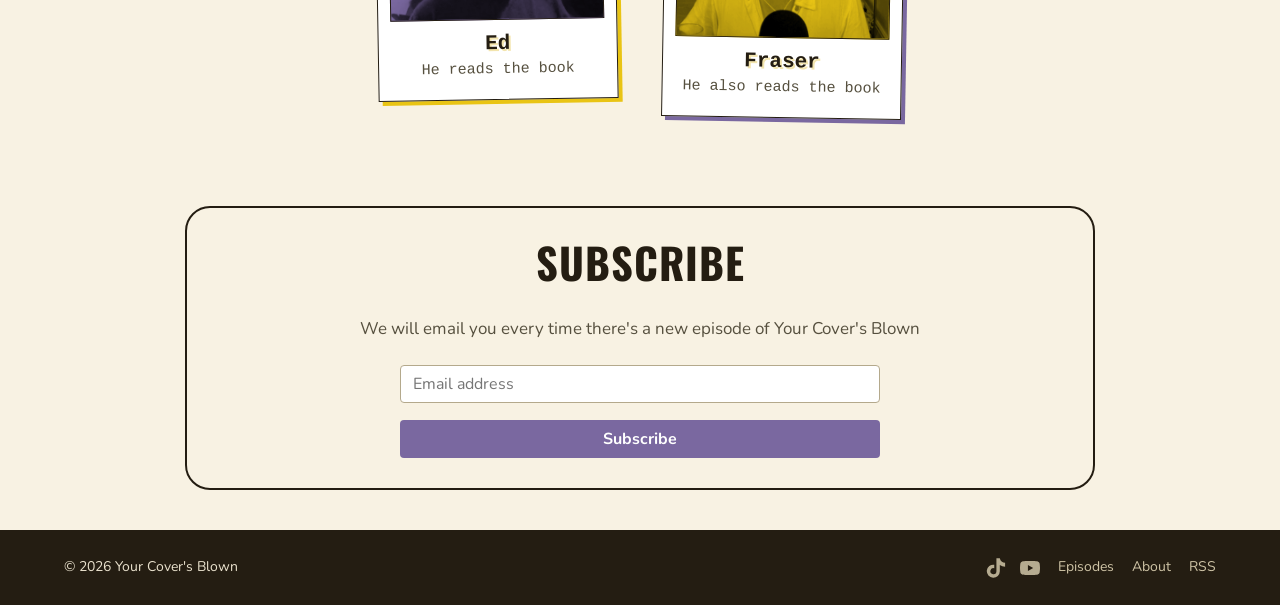
==== commit 1c1757f9: "Publish 2026-09-06 10:17 DCMSX-Source: fd4b135e45b816b83f0415488914df258fdfa814" ====
--- a/index.html
+++ b/index.html
@@ -152,6 +152,10 @@
     <span class="ycb-copy">© 2026 Your Cover's Blown</span>
     
     <div class="ycb-footer-right">
+      <div class="ycb-socials">
+        <a href="https://www.tiktok.com/@yourcoversblownpod" aria-label="Your Cover's Blown on TikTok" target="_blank" rel="noopener"><img src="/assets/icon-tiktok.svg" alt="TikTok"></a>
+        <a href="https://www.youtube.com/@YourCoversBlown" aria-label="Your Cover's Blown on YouTube" target="_blank" rel="noopener"><img src="/assets/icon-youtube.svg" alt="YouTube"></a>
+      </div>
       <nav class="ycb-footer-links">
         <a href="/episodes/">Episodes</a>
         <a href="/about/">About</a>
--- a/assets/site.css
+++ b/assets/site.css
@@ -130,8 +130,12 @@
 .ycb-byline a:hover { color: var(--footer-link-hover); }
 .ycb-byline-icon { display: block; }
 .ycb-footer-right { grid-column: 3; justify-self: end; display: flex; align-items: center; gap: 18px; }
-.ycb-socials { display: flex; align-items: center; gap: 12px; }
-.ycb-socials img { display: block; width: 20px; height: 20px; }
+.ycb-socials { display: flex; align-items: center; gap: 14px; }
+.ycb-socials a { display: block; padding: 4px 0; }
+/* the glyphs are drawn in --footer-link; lifting them to full white on hover is
+   the same brightening the footer links do, done to a picture */
+.ycb-socials img { display: block; width: 20px; height: 20px; opacity: .85; transition: opacity .12s, filter .12s; }
+.ycb-socials a:hover img { opacity: 1; filter: brightness(1.35); }
 .ycb-footer-links { display: flex; flex-wrap: wrap; gap: 4px 18px; }
 .ycb-footer-links a { color: var(--footer-link); text-decoration: none; padding: 8px 0; }
 .ycb-footer-links a:hover { color: var(--footer-link-hover); text-decoration: underline; text-decoration-color: var(--yellow); text-decoration-thickness: 2px; }
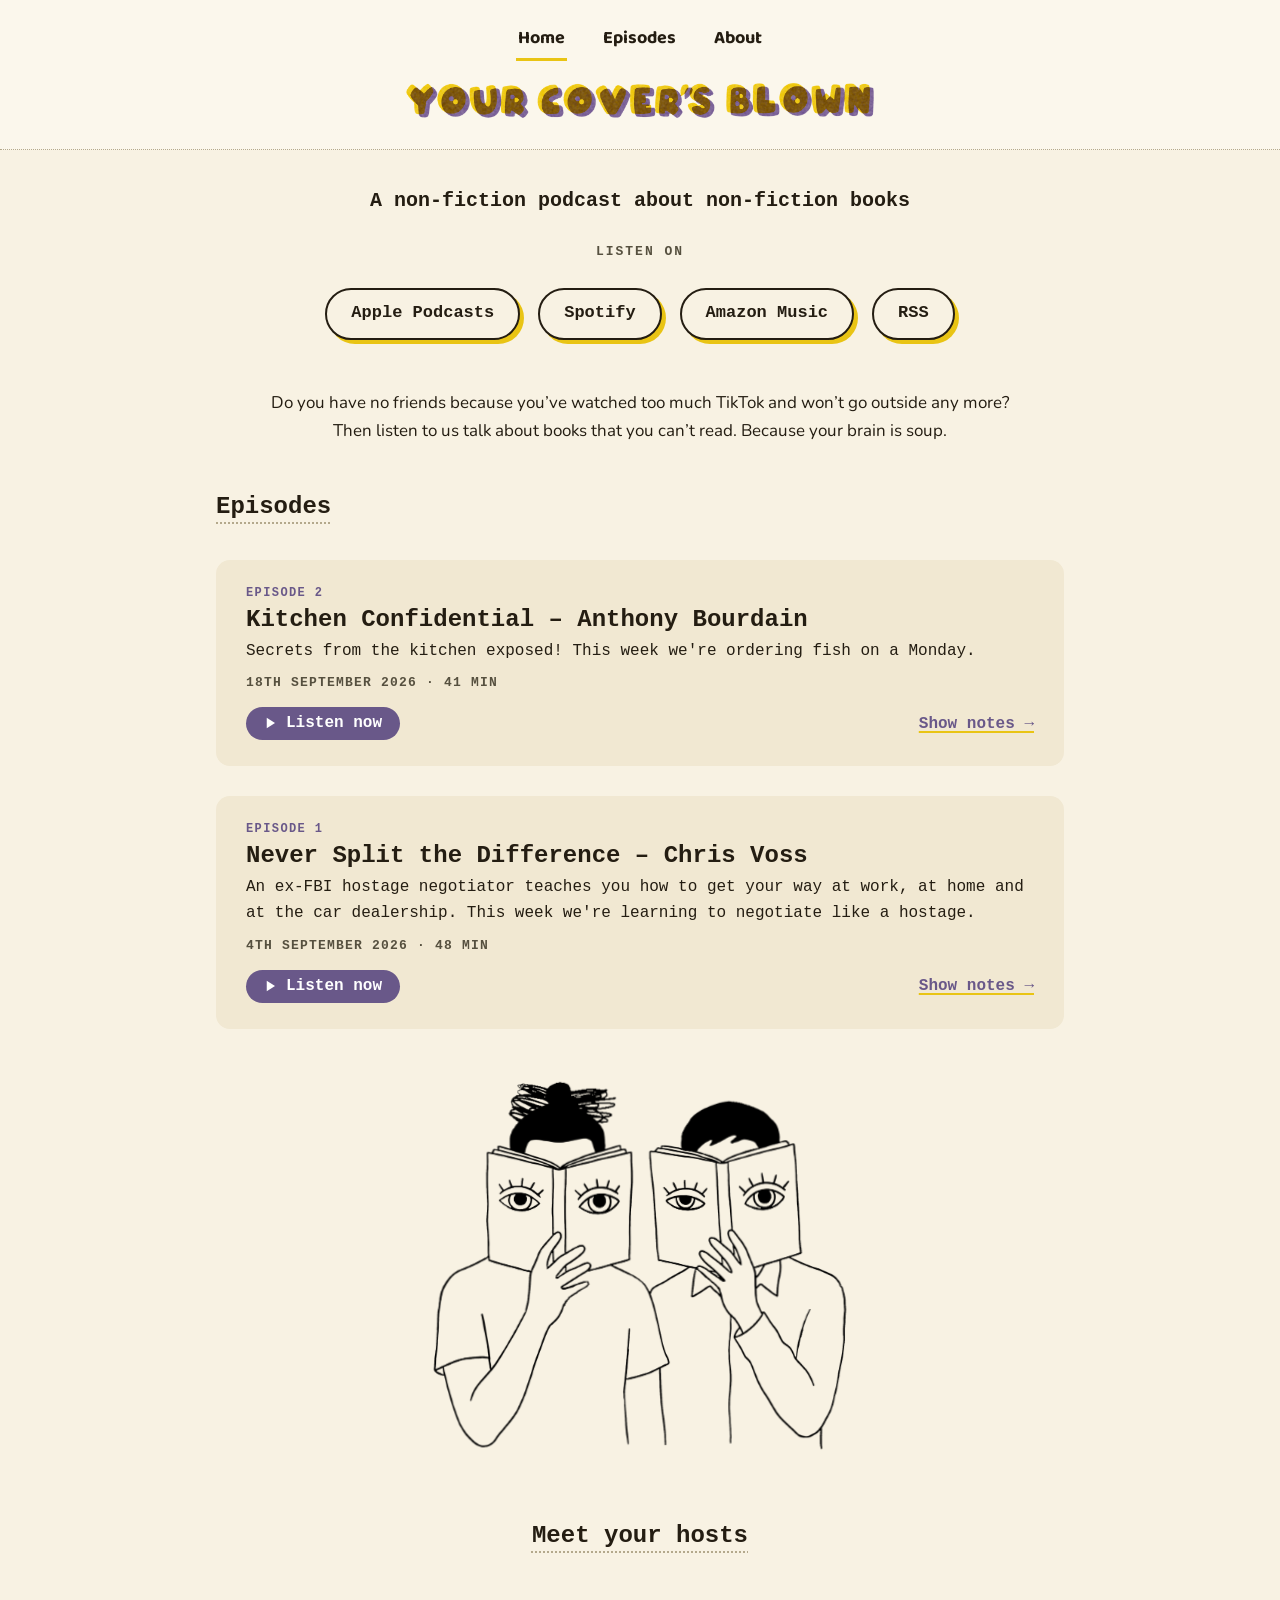
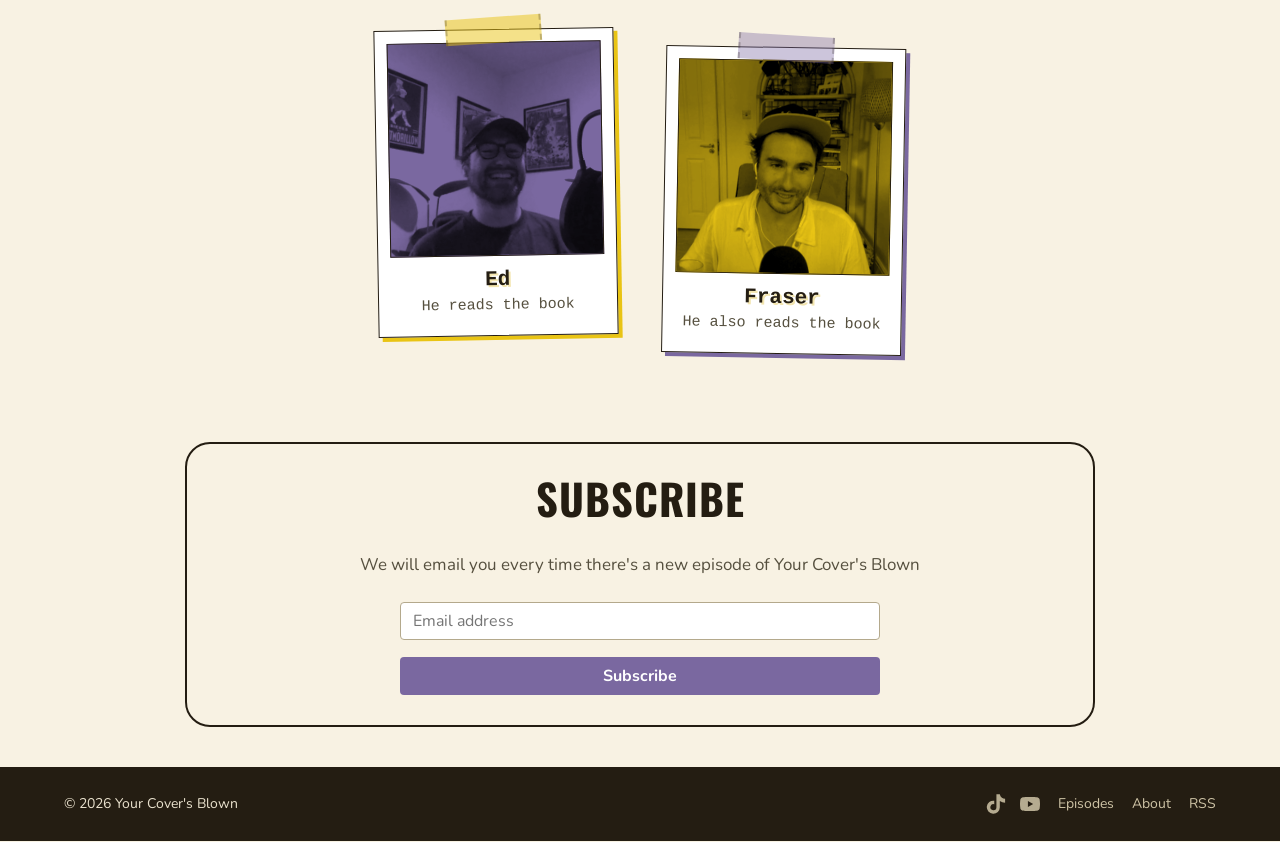
==== commit 5faa42a2: "Release 2026-09-18T08-00-00Z DCMSX-Source: d4ed9aeb4c1fee83611803c1cd76af667567a43e" ====
--- a/index.html
+++ b/index.html
@@ -65,6 +65,33 @@
 <div class="block-episode-list">
   <div class="block-section-title"><h2>Episodes</h2><hr class="section-rule"></div>
   <ol class="episode-rows">
+  <li class="episode-row">
+    <article class="ep-card">
+      <div class="ep-info">
+        <p class="ep-kicker">Episode 2</p>
+        <h3 class="ep-title"><a href="/episodes/kitchen-confidential-anthony-bourdain/">Kitchen Confidential – Anthony Bourdain</a></h3>
+        
+        <p class="ep-desc">Secrets from the kitchen exposed! This week we're ordering fish on a Monday.</p>
+        <p class="ep-meta">18th September 2026 · 41 min</p>
+        <div class="ep-actions">
+      <div class="ep-play" data-player>
+        <audio preload="none" src="/media/episodes/ycb-002.mp3"></audio>
+        <button class="ep-listen" data-play aria-label="Play Kitchen Confidential – Anthony Bourdain">
+          <svg viewBox="0 0 24 24" aria-hidden="true"><path class="pl-icon-play" d="M8 5v14l11-7z"/><g class="pl-icon-pause"><rect x="6" y="5" width="4" height="14" rx="1"/><rect x="14" y="5" width="4" height="14" rx="1"/></g></svg>
+          <span class="ep-listen-play">Listen now</span>
+          <span class="ep-listen-pause">Pause</span>
+        </button>
+        <div class="ep-bar">
+          <span class="pl-time" data-cur>0:00</span>
+          <input class="pl-seek" data-seek type="range" min="0" max="100" step="0.1" value="0" aria-label="Seek" disabled>
+          <span class="pl-time" data-dur>41:37</span>
+        </div>
+      </div>
+          <a class="ep-notes" href="/episodes/kitchen-confidential-anthony-bourdain/">Show notes →</a>
+        </div>
+      </div>
+    </article>
+  </li>
   <li class="episode-row">
     <article class="ep-card">
       <div class="ep-info">
--- a/assets/site.css
+++ b/assets/site.css
@@ -363,6 +363,17 @@
 .pl-main { flex: 1; min-width: 0; }
 .pl-title { font-family: var(--font-display); font-weight: 700; font-size: 17px; line-height: 1.2; margin-bottom: 8px; }
 .pl-bar { display: flex; align-items: center; gap: 12px; }
+/* the chapter list under the player: plain rows, the time in the player's
+   figures, the current one lit while it plays */
+.ep-chapters { list-style: none; margin: 14px 0 0; padding: 0; border-top: 1px solid var(--rule, rgba(0,0,0,.12)); }
+.ep-chapters li { border-bottom: 1px solid var(--rule, rgba(0,0,0,.12)); }
+.ep-chapters button { display: flex; gap: 14px; align-items: baseline; width: 100%; padding: 9px 4px; margin: 0;
+  background: none; border: 0; font: inherit; color: inherit; text-align: left; cursor: pointer; border-radius: 6px; }
+.ep-chapters button:hover { background: rgba(0,0,0,.05); }
+.ep-chapters .ch-time { flex: none; min-width: 44px; font-size: 13px; font-weight: 800; letter-spacing: .6px;
+  font-variant-numeric: tabular-nums; color: var(--ink-soft); }
+.ep-chapters .ch-title { font-size: 15px; }
+.ep-chapters li.is-current .ch-time, .ep-chapters li.is-current .ch-title { color: var(--accent, inherit); }
 .pl-time {
   flex-shrink: 0; min-width: 3.2em; font-size: 13px; font-weight: 800;
   color: var(--ink-soft); font-variant-numeric: tabular-nums; letter-spacing: 0.2px;
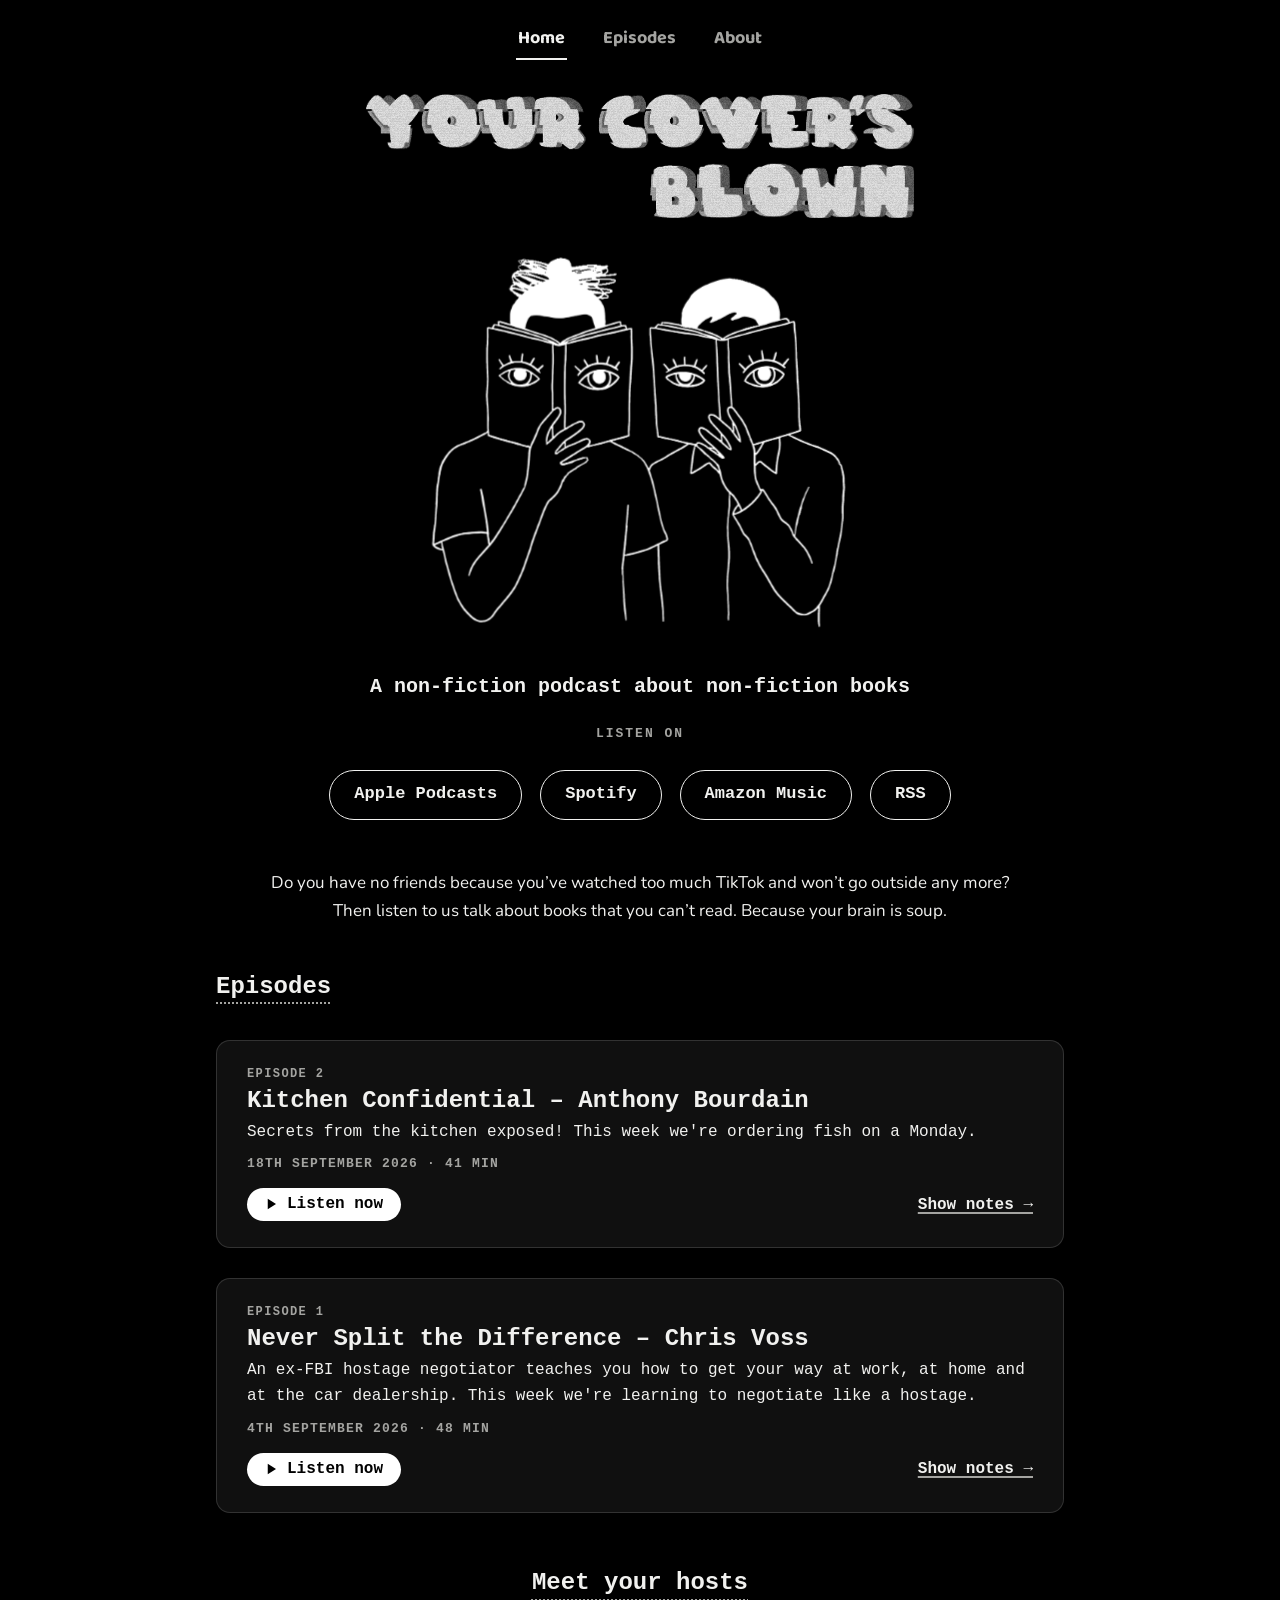
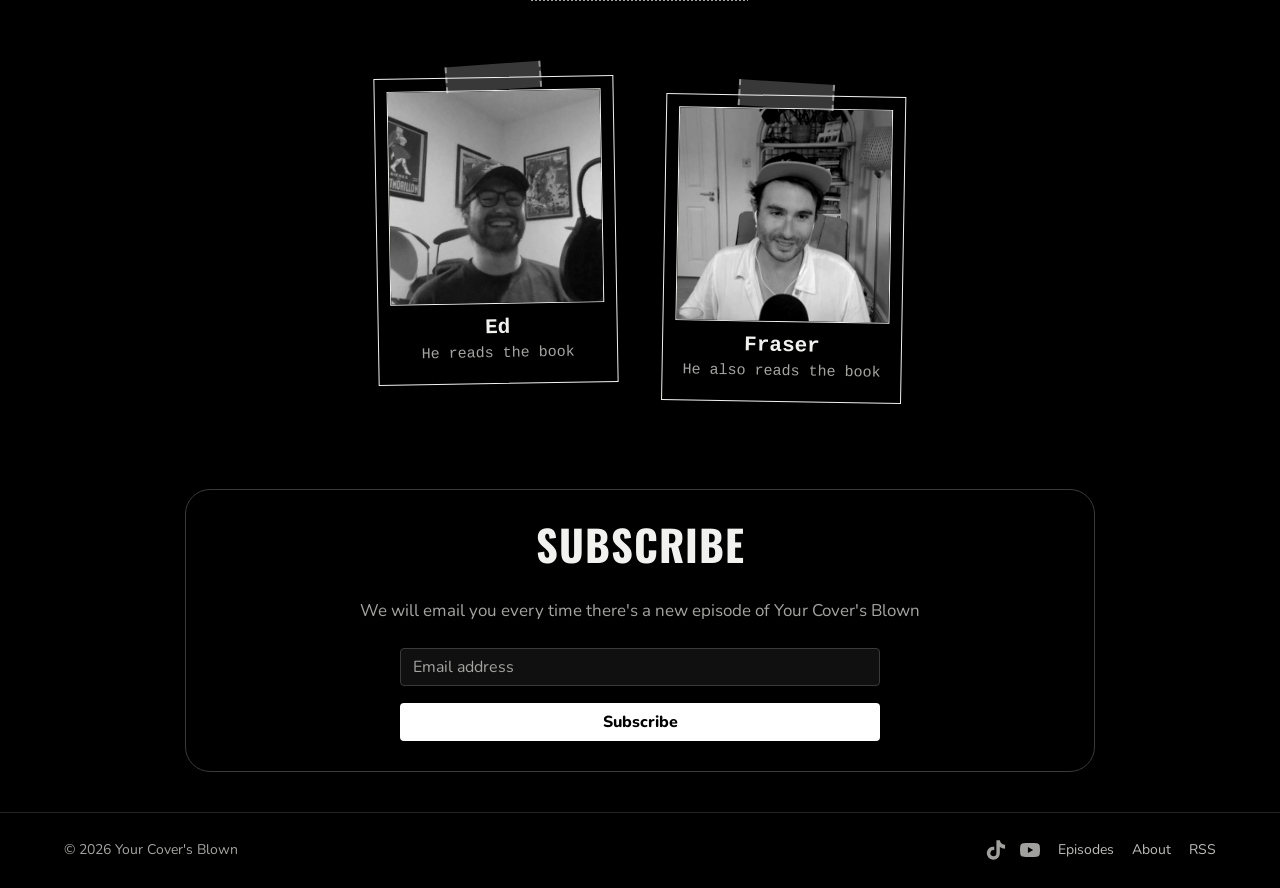
==== commit 83d6e15e: "Publish 2026-10-01 07:55 DCMSX-Source: 24057bfd435baa8d3c625fe1da72c516539bcdd1" ====
--- a/index.html
+++ b/index.html
@@ -3,6 +3,8 @@
 <head>
 <meta charset="utf-8">
 <meta name="viewport" content="width=device-width, initial-scale=1">
+<meta name="theme-color" content="#000000">
+<meta name="color-scheme" content="dark">
 <title>Your Cover's Blown – A non-fiction podcast about non-fiction books</title>
 <meta name="description" content="A non-fiction podcast about non-fiction books.">
 <link rel="canonical" href="https://yourcoversblown.com/">
@@ -35,16 +37,28 @@
     <a href="/episodes/">Episodes</a>
     <a href="/about/">About</a>
   </nav>
-  <a class="ycb-header-logo" href="/" style="--logo-maxw:480px"><img src="/media/site/brand/logo.png" alt="Your Cover's Blown"></a>
+  <a class="ycb-header-logo" href="/" style="--logo-maxw:560px"><span class="ycb-vhs" data-vhs><img src="/media/site/brand/logo-vhs.png" alt="Your Cover's Blown"></span></a>
 </header>
 <main>
-<div class="blk blk--svg-logo" style="--mt:24px;--svg-logo-img-gap:10px">
+<div class="blk blk--readers" style="--mt:10px;--mb:0px">
+<div class="block-readers" style="--img-maxw:440px">
+  <div class="readers is-live" role="img" aria-label="Line drawing of two readers holding open books over their faces, eyes drawn on the covers">
+    <img class="rd-base" src="/media/site/home/readers-white/base.png" alt="" loading="lazy">
+    <img class="rd-l-open" src="/media/site/home/readers-white/l-open.png" alt="" loading="lazy" aria-hidden="true">
+    <img class="rd-l-closed" src="/media/site/home/readers-white/l-closed.png" alt="" loading="lazy" aria-hidden="true">
+    <img class="rd-r-open" src="/media/site/home/readers-white/r-open.png" alt="" loading="lazy" aria-hidden="true">
+    <img class="rd-r-closed" src="/media/site/home/readers-white/r-closed.png" alt="" loading="lazy" aria-hidden="true">
+  </div>
+  
+</div>
+</div>
+<div class="blk blk--svg-logo" style="--mt:6px;--svg-logo-img-gap:10px">
 <div class="block-svg-logo" style="--img-maxw:780px">
   
   <p class="tagline">A non-fiction podcast about non-fiction books</p>
 </div>
 </div>
-<div class="blk blk--listen-buttons">
+<div class="blk blk--listen-buttons" style="--mt:20px">
 <div class="block-listen">
   <p class="listen-title">Listen on</p>
   <div class="listen-row">
@@ -122,17 +136,6 @@
   </ol>
 </div>
 </div>
-<div class="blk blk--readers" style="--mt:0px;--mb:30px">
-<div class="block-readers" style="--img-maxw:440px">
-  <div class="readers is-live" role="img" aria-label="Line drawing of two readers holding open books over their faces, eyes drawn on the covers">
-    <img class="rd-base" src="/media/site/home/readers/base.png" alt="" loading="lazy">
-    <img class="rd-l-open" src="/media/site/home/readers/l-open.png" alt="" loading="lazy" aria-hidden="true">
-    <img class="rd-l-closed" src="/media/site/home/readers/l-closed.png" alt="" loading="lazy" aria-hidden="true">
-    <img class="rd-r-open" src="/media/site/home/readers/r-open.png" alt="" loading="lazy" aria-hidden="true">
-    <img class="rd-r-closed" src="/media/site/home/readers/r-closed.png" alt="" loading="lazy" aria-hidden="true">
-  </div>
-</div>
-</div>
 <div class="blk blk--section-title" style="--mt:16px;--mb:30px">
 <div class="block-section-title align-center">
   <h2>Meet your hosts</h2>
@@ -143,13 +146,13 @@
 <div class="block-hosts">
   
   <div class="hosts-cards">
-    <div class="host-card ink-purple">
+    <div class="host-card">
       <div class="host-photo-wrap"><img class="host-photo" src="/media/site/home/ed.jpg" alt="Ed" loading="lazy"></div>
       <h3>Ed</h3>
 <p>He reads the book</p>
 
     </div>
-    <div class="host-card ink-yellow">
+    <div class="host-card">
       <div class="host-photo-wrap"><img class="host-photo" src="/media/site/home/fraser.jpg" alt="Fraser" loading="lazy"></div>
       <h3>Fraser</h3>
 <p>He also reads the book</p>
@@ -160,7 +163,7 @@
 </div>
 </main>
 
-<div class="ycb-newsletter" style="--mc:#7a68a0">
+<div class="ycb-newsletter">
   <div class="outline-sign-up-box">
     <form action="https://dcmsx-email.frazilpop.workers.dev/subscribe" method="post" data-newsletter>
       <div class="newsletter-title-b">Subscribe</div>
--- a/assets/tokens.css
+++ b/assets/tokens.css
@@ -1,40 +1,34 @@
-/* Your Cover's Blown — design tokens. The palette is sampled straight from
-   the riso wordmark (riso_acid): yellow and purple overprint on paper, with
-   the brown their overlap makes. Yellow is decoration only — rules, marker
-   underlines, offset shadows — never text on paper (it can't clear 4.5:1). */
+/* Your Cover's Blown — design tokens. The site is the show's video look: a
+   black screen, the grey tape-worn wordmark, the readers in white line. There
+   is no colour — black, white and the greys between — so the one accent is
+   white itself. To bring a colour back, --accent (and --on-accent, the text
+   that sits on it) are the only two to change. */
 :root {
-  /* paper & ink */
-  --paper: #f8f2e3;
-  --paper-light: #fbf7ec;   /* the header band — a shade lighter than the page */
-  --paper-deep: #f1e8d2;    /* cards a shade lower than the page */
-  --ink: #241d12;
-  --ink-soft: #56503f;      /* meta lines, captions — 7:1 on paper */
+  /* the screen & what is drawn on it */
+  --bg: #000;
+  --bg-raised: #101010;     /* cards and the player — a step off the black */
+  --bg-hover: #1a1a1a;
+  --ink: #f1f1ef;           /* the wordmark's own off-white */
+  --ink-soft: #a4a4a1;      /* meta lines, captions — 8:1 on black */
 
-  /* the riso inks */
-  --yellow: #e9c414;
-  --purple: #7a68a0;
-  --purple-text: #695889;   /* purple links, darkened to clear 4.5:1 on paper */
-  --purple-deep: #57487a;
-  --brown: #7a5510;         /* the overprint — accents that must read as text */
+  /* the accent — buttons, the played bar, the thing to press */
+  --accent: #fff;
+  --accent-dim: #cfcfcc;    /* the accent under the pointer */
+  --on-accent: #000;
 
-  /* washes (band backgrounds) */
-  --wash-yellow: #f3e5ae;
-  --wash-purple: #e3ddef;
+  /* the polaroids (Meet your hosts): drawn in line, white like the readers */
+  --print-line: 1.5px solid var(--ink);
 
   /* chrome */
-  --footer-bg: #241d12;
-  --footer-text: #e9e1cd;
-  --footer-link: #cfc4a6;
+  --footer-bg: #000;
+  --footer-text: #a4a4a1;
+  --footer-link: #bdbdba;
   --footer-link-hover: #fff;
 
-  /* riso offset shadows — solid, misregistered, like the wordmark */
-  --shadow-yellow: 4px 4px 0 var(--yellow);
-  --shadow-purple: 4px 4px 0 var(--purple);
-  --shadow-ink: 4px 4px 0 var(--ink);
-
   /* rules & borders */
-  --rule: #b4a98c;
-  --border: 2px solid var(--ink);
+  --rule: #3a3a3a;                          /* dotted and dashed rules */
+  --hairline: rgba(255, 255, 255, 0.14);    /* card edges */
+  --border: 1px solid var(--rule);
 
   /* type */
   --font-display: 'Baloo 2', 'Arial Rounded MT Bold', Arial, sans-serif;
--- a/assets/site.css
+++ b/assets/site.css
@@ -1,16 +1,17 @@
-/* Your Cover's Blown — site styles. Riso-print look built around the wordmark:
-   warm paper, ink text, and the two riso inks (yellow + purple) used the way a
-   risograph would — solid offset shadows, marker-bar rules, flat colour fills.
-   Display type is Baloo 2 (the wordmark's chunky rounded cousin); body is
-   Nunito, same as the sister sites. */
+/* Your Cover's Blown — site styles. The show's video look brought to the
+   page: a black screen, the grey tape-worn wordmark flickering at the top, the
+   readers in white line under it. No colour anywhere — white and grey on
+   black — so what can be pressed is drawn in white and everything else sits
+   back. Display type is Baloo 2 (the wordmark's chunky rounded cousin); body
+   is Nunito, same as the sister sites. */
 
 /* ---------- global ---------- */
 * { box-sizing: border-box; -webkit-font-smoothing: antialiased; }
-html { margin: 0; padding: 0; overflow-x: hidden; }
+html { margin: 0; padding: 0; overflow-x: hidden; background: var(--bg); color-scheme: dark; }
 body {
   margin: 0;
   overflow-x: hidden;
-  background: var(--paper);
+  background: var(--bg);
   color: var(--ink);
   font-family: var(--font-body);
   font-size: var(--fs-body);
@@ -23,6 +24,7 @@
 img { max-width: 100%; height: auto; }
 a { color: inherit; }
 h1, h2, h3, h4 { margin: 0; font-family: var(--font-display); font-weight: 700; line-height: 1.15; }
+::selection { background: var(--ink); color: var(--bg); }
 
 /* per-page fonts (Page settings → Font), scoped to the page content — the
    header and footer keep the site chrome fonts */
@@ -44,26 +46,34 @@
   font-family: 'Nunito', Arial, Helvetica, sans-serif;
 }
 
-/* content links: purple, thick underline — the site's signature link */
-.block-text a, .post-body a, .host-card a, .episode-all a, .post-footer-nav a,
+/* content links: white on a grey underline that lights up under the pointer */
+.block-text a, .post-body a, .episode-all a, .post-footer-nav a,
 .listing-pages a, .ycb-listen-compact a {
-  color: var(--purple-text); text-decoration: underline;
+  color: var(--ink); text-decoration: underline;
   text-decoration-thickness: 2px; text-underline-offset: 3px;
-  text-decoration-color: var(--yellow);
-}
-.block-text a:hover, .post-body a:hover, .host-card a:hover, .episode-all a:hover,
+  text-decoration-color: var(--ink-soft);
+}
+.block-text a:hover, .post-body a:hover, .episode-all a:hover,
 .post-footer-nav a:hover, .listing-pages a:hover, .ycb-listen-compact a:hover {
-  color: var(--purple-deep); text-decoration-color: var(--purple);
+  color: var(--accent); text-decoration-color: var(--accent);
 }
 
 /* ---------- header ---------- */
-/* the whole top section sits on lighter paper, with the wordmark under the
-   nav, 20px of air beneath it and the full-width rule closing the band */
-.ycb-header { background: var(--paper-light); border-bottom: 1px dotted var(--rule); }
-.ycb-header-logo { display: block; text-align: center; padding: 10px 16px 20px; }
+/* the nav row, then the wordmark under it — straight on the black, no band
+   and no rule: the page starts where the mark ends */
+.ycb-header { background: var(--bg); }
+.ycb-header-logo { display: block; text-align: center; padding: 22px 16px 14px; }
 .ycb-header-logo img { max-width: min(var(--logo-maxw, 780px), 100%); display: inline-block; }
+/* the tape-worn wordmark: the picture holds the box, and site.js lays a canvas
+   over it that redraws the mark with fresh grain and a faint flicker each
+   frame. Until then — and with scripts off or reduce-motion on — the still
+   picture is the mark. */
+.ycb-vhs { position: relative; display: inline-block; vertical-align: top; max-width: min(var(--logo-maxw, 780px), 100%); }
+.ycb-header-logo .ycb-vhs img { display: block; max-width: 100%; }
+.ycb-vhs canvas { position: absolute; inset: 0; width: 100%; height: 100%; }
+.ycb-vhs.is-live img { visibility: hidden; }
 .ycb-strip {
-  background: var(--yellow); color: var(--ink);
+  background: var(--ink); color: var(--bg);
   text-align: center; padding: 7px 16px;
   font-weight: 800; font-size: 14px; letter-spacing: 0.4px;
 }
@@ -75,15 +85,16 @@
 }
 .ycb-nav a {
   font-family: var(--font-display); font-weight: 700; font-size: 18px;
-  color: var(--ink); text-decoration: none;
-  padding: 2px 2px 4px; border-bottom: 3px solid transparent;
-}
-.ycb-nav a:hover { border-bottom-color: var(--purple); }
-.ycb-nav a[aria-current="page"] { border-bottom-color: var(--yellow); }
+  color: var(--ink-soft); text-decoration: none;
+  padding: 2px 2px 4px; border-bottom: 2px solid transparent;
+  transition: color 0.12s ease;
+}
+.ycb-nav a:hover { color: var(--ink); }
+.ycb-nav a[aria-current="page"] { color: var(--ink); border-bottom-color: var(--ink); }
 
 /* ---------- newsletter (signup box above the footer, sister-site shape) ---------- */
 .ycb-newsletter { text-align: center; padding: 40px 20px; width: 100%; max-width: 950px; margin: 0 auto; }
-.outline-sign-up-box { border: 2px solid var(--ink); border-radius: 25px; padding: 30px 45px 5px; }
+.outline-sign-up-box { border: 1px solid var(--rule); border-radius: 25px; padding: 30px 45px 5px; }
 @media (min-width: 860px) { .outline-sign-up-box { padding-left: 160px; padding-right: 160px; } }
 @media (max-width: 767px) { .outline-sign-up-box { padding-left: 30px; padding-right: 30px; } .ycb-newsletter { padding-left: 15px; padding-right: 15px; } }
 /* the sister sites' Oswald lockup — same heading on all three signup boxes */
@@ -93,20 +104,24 @@
 .sign-up-box {
   display: inline-block; padding: 0 12px; margin-bottom: 17px; vertical-align: middle;
   border-radius: 4px; border: 1px solid var(--rule); min-width: 480px; max-width: 635px; min-height: 38px;
-  color: var(--ink); background: #fff; font: 16px var(--font-body);
-}
+  color: var(--ink); background: var(--bg-raised); font: 16px var(--font-body);
+}
+.sign-up-box::placeholder { color: var(--ink-soft); opacity: 1; }
+.sign-up-box:focus { outline: none; border-color: var(--ink); }
 @media (max-width: 767px) { .sign-up-box { min-width: 100%; max-width: 100%; } }
 .mc-button {
   margin: 0 auto 25px; display: block; padding: 8px 10px; font-size: 16px;
-  font-family: var(--font-body); font-weight: 700; background: var(--mc, #7a68a0); color: #fff;
+  font-family: var(--font-body); font-weight: 800; background: var(--mc, var(--accent)); color: var(--on-accent);
   width: 480px; max-width: 100%; border: none; border-radius: 4px; cursor: pointer;
 }
-.mc-button:hover { background: color-mix(in srgb, var(--mc, #7a68a0) 71%, black); }
+/* a button colour chosen in the Newsletter block carries white words */
+.ycb-newsletter[style*="--mc"] .mc-button { color: #fff; }
+.mc-button:hover { background: color-mix(in srgb, var(--mc, var(--accent)) 80%, black); }
 .mc-button:disabled { opacity: .6; cursor: default; }
 .nl-hp { position: absolute; left: -5000px; }
 .nl-msg { margin: 0 0 25px; font-weight: 700; color: var(--ink); }
 .nl-msg[hidden] { display: none; }
-.nl-msg-error { color: #b04a4a; }
+.nl-msg-error { color: #f08a8a; }
 /* interaction-only Turnstile is invisible but still reserves ~72px once its
    script renders — keep the box collapsed until Cloudflare actually needs to
    show a challenge (site.js adds .cf-turnstile-show via its callback) */
@@ -114,8 +129,10 @@
 .cf-turnstile-show { height: auto; overflow: visible; margin-bottom: 17px; }
 
 /* ---------- footer ---------- */
+/* the page is already black, so the footer is marked off by a hairline */
 .ycb-footer {
   background: var(--footer-bg); color: var(--footer-text); margin-top: auto;
+  border-top: 1px solid var(--hairline);
   font-size: 14px; line-height: 1.6;
 }
 .ycb-footer-row {
@@ -138,21 +155,19 @@
 .ycb-socials a:hover img { opacity: 1; filter: brightness(1.35); }
 .ycb-footer-links { display: flex; flex-wrap: wrap; gap: 4px 18px; }
 .ycb-footer-links a { color: var(--footer-link); text-decoration: none; padding: 8px 0; }
-.ycb-footer-links a:hover { color: var(--footer-link-hover); text-decoration: underline; text-decoration-color: var(--yellow); text-decoration-thickness: 2px; }
+.ycb-footer-links a:hover { color: var(--footer-link-hover); text-decoration: underline; text-decoration-color: var(--ink-soft); text-decoration-thickness: 2px; }
 @media (max-width: 767px) {
   .ycb-footer-row { grid-template-columns: 1fr; justify-items: center; text-align: center; }
   .ycb-copy, .ycb-byline, .ycb-footer-right { grid-column: 1; justify-self: center; }
 }
 
 /* ---------- bands (full-bleed section backgrounds) ---------- */
+/* one band: the raised grey, edge to edge. The riso site's three (yellow
+   wash, purple wash, ink) all read as it now, so a page that still names one
+   keeps a band rather than losing it. */
 .band { width: 100%; }
 .band-inner { max-width: none; margin: 0; padding: 0; display: flow-root; }
-.band--wash-yellow { background: var(--wash-yellow); }
-.band--wash-purple { background: var(--wash-purple); }
-.band--ink { background: var(--ink); color: var(--paper); }
-.band--ink .block-section-title h2, .band--ink .block-section-title h3,
-.band--ink .block-page-title h1, .band--ink .block-sub-heading { color: var(--paper); }
-.band--ink .block-text a, .band--ink .post-body a { color: var(--wash-purple); }
+.band--panel, .band--wash-yellow, .band--wash-purple, .band--ink { background: var(--bg-raised); }
 
 /* ---------- shared block bits ---------- */
 /* Every block renders inside a .blk .blk--<type> wrapper which owns the
@@ -208,7 +223,7 @@
   padding-bottom: 6px;
 }
 .block-page-title:has(.title-rule) h1 {
-  text-decoration: underline dotted; text-decoration-color: var(--rule);
+  text-decoration: underline dotted; text-decoration-color: var(--ink-soft);
   text-decoration-thickness: 2px; text-decoration-skip-ink: none;
   text-underline-offset: var(--page-title-pad-bottom, 18px);
   padding-bottom: calc(var(--page-title-pad-bottom, 18px) + 9px);
@@ -219,7 +234,7 @@
 .block-section-title h3 { font-size: 20px; }
 .block-section-title:has(.section-rule) h2,
 .block-section-title:has(.section-rule) h3 {
-  text-decoration: underline dotted; text-decoration-color: var(--rule);
+  text-decoration: underline dotted; text-decoration-color: var(--ink-soft);
   text-decoration-thickness: 2px; text-decoration-skip-ink: none;
   text-underline-offset: var(--section-title-rule-gap, 10px);
   padding-bottom: calc(var(--section-title-rule-gap, 10px) + 4px);
@@ -250,17 +265,16 @@
 .block-feature-list .bullet { margin: 0; padding-left: 24px; }
 .block-feature-list li { margin-bottom: var(--feature-list-item-gap, 12px); }
 .block-feature-list li:last-child { margin-bottom: 0; }
-.block-feature-list li::marker { color: var(--purple); }
+.block-feature-list li::marker { color: var(--ink-soft); }
 
 /* ---------- media blocks ---------- */
 .block-feature-image { text-align: center; padding: 0 16px; }
 .block-feature-image img {
   max-width: min(var(--img-maxw, 700px), 100%);
-  border: var(--border); background: #fff;
-  box-shadow: var(--shadow-yellow);
-}
-/* transparent artwork sits straight on the paper — no print frame */
-.block-feature-image img.no-frame { border: 0; background: transparent; box-shadow: none; }
+  border: var(--border); background: var(--bg-raised);
+}
+/* transparent artwork sits straight on the black — no frame */
+.block-feature-image img.no-frame { border: 0; background: transparent; }
 [data-lightbox] { cursor: zoom-in; }
 
 .block-video { max-width: min(var(--img-maxw, 760px), 100%); margin: 0 auto; padding: 0 16px; }
@@ -280,7 +294,7 @@
   max-width: var(--maxw-feature); margin: 0 auto; padding: 0 16px;
 }
 .block-gallery figure { margin: var(--gallery-gap, 10px); }
-.block-gallery .gallery-img { display: block; width: 100%; border: var(--border); background: #fff; }
+.block-gallery .gallery-img { display: block; width: 100%; border: var(--border); background: var(--bg-raised); }
 .block-gallery .grid-name { text-align: center; padding-top: var(--gallery-caption-gap, 8px); color: var(--ink-soft); font-size: 15px; }
 @media (max-width: 767px) {
   .block-gallery { grid-template-columns: 1fr; }
@@ -288,6 +302,7 @@
 }
 
 /* ---------- listen buttons ---------- */
+/* white outlines on the black; the one under the pointer fills in */
 .block-listen { text-align: center; padding: 0 16px; }
 .listen-title, .listen-soon-note {
   margin: 0 0 16px; font-size: 13px; font-weight: 800;
@@ -297,15 +312,15 @@
 .listen-row { display: flex; flex-wrap: wrap; justify-content: center; }
 .listen-pill {
   display: inline-block; margin: var(--listen-button-gap, 9px);
-  padding: 9px 24px 11px; border: var(--border); border-radius: 999px;
-  background: var(--paper); color: var(--ink);
+  padding: 9px 24px 11px; border: 1.5px solid var(--ink); border-radius: 999px;
+  background: transparent; color: var(--ink);
   font-family: var(--font-display); font-weight: 700; font-size: 17px;
-  text-decoration: none; box-shadow: var(--shadow-yellow);
-  transition: transform 0.08s ease, box-shadow 0.08s ease;
-}
-a.listen-pill:hover { transform: translate(-2px, -2px); box-shadow: 6px 6px 0 var(--purple); }
+  text-decoration: none;
+  transition: background-color 0.12s ease, color 0.12s ease;
+}
+a.listen-pill:hover { background: var(--accent); border-color: var(--accent); color: var(--on-accent); }
 .listen-pill.is-soon {
-  border-style: dashed; box-shadow: none; color: var(--ink-soft); background: transparent;
+  border-style: dashed; border-color: var(--rule); color: var(--ink-soft);
 }
 
 /* the small links row under every episode player */
@@ -313,19 +328,16 @@
 .ycb-listen-compact .dot { margin: 0 8px; }
 
 /* ---------- audio player ---------- */
-/* The player is the one place the riso costume comes off: the site's ink
-   outline and offset shadow made it read as a cartoon box, and a player is
-   an instrument, not a poster. So it sits on the deep paper behind a single
-   hairline, and the controls are drawn plainly — a thin filled track with a
-   small round thumb, times either side, and a skip / play / skip cluster
-   with no boxes round it. --pos and --buf are set by site.js as the audio
-   plays: played fill and buffered wash. */
+/* An instrument, drawn plainly: a raised grey panel behind a single hairline,
+   a thin filled track with a small round thumb, times either side, and a
+   skip / play / skip cluster with no boxes round it. --pos and --buf are set
+   by site.js as the audio plays: played fill and buffered wash. */
 .block-audio { max-width: 660px; margin: 0 auto; padding: 0 16px; }
 .ycb-player {
   --pos: 0%; --buf: 0%;
   display: flex; align-items: center; gap: 18px;
-  border: 1px solid rgba(36, 29, 18, 0.13); border-radius: 12px;
-  background: var(--paper-deep);
+  border: 1px solid var(--hairline); border-radius: 12px;
+  background: var(--bg-raised);
   padding: 16px 20px 16px 16px;
 }
 .ycb-player > audio { display: none; }
@@ -333,11 +345,11 @@
 .pl-controls { display: flex; align-items: center; gap: 4px; flex-shrink: 0; }
 .pl-play {
   flex-shrink: 0; width: 50px; height: 50px; border-radius: 50%;
-  border: 0; background: var(--purple-text); cursor: pointer; color: #fff;
+  border: 0; background: var(--accent); cursor: pointer; color: var(--on-accent);
   display: flex; align-items: center; justify-content: center;
   transition: background-color 0.15s ease, transform 0.12s ease;
 }
-.pl-play:hover { background: var(--purple-deep); }
+.pl-play:hover { background: var(--accent-dim); }
 .pl-play:active { transform: scale(0.96); }
 .pl-play svg { width: 22px; height: 22px; fill: currentColor; }
 .pl-icon-play { transform: translateX(1px); }
@@ -349,10 +361,10 @@
   border: 0; background: transparent; color: var(--ink-soft); cursor: pointer; padding: 0;
   transition: background-color 0.15s ease, color 0.15s ease, transform 0.12s ease;
 }
-.pl-skip:hover { background: rgba(36, 29, 18, 0.07); color: var(--ink); }
+.pl-skip:hover { background: rgba(255, 255, 255, 0.09); color: var(--ink); }
 .pl-skip:active { transform: scale(0.92); }
-/* the glyph carries a heavy stroke in the markup for the riso look — inside
-   the player it is drawn light, to sit beside the plain play disc */
+/* the glyph carries a heavy stroke in the markup — inside the player it is
+   drawn light, to sit beside the plain play disc */
 .pl-skip svg { width: 24px; height: 24px; display: block; margin: 0 auto; stroke-width: 1.9; }
 .pl-skip--fwd svg { transform: scaleX(-1); }
 .pl-skip span {
@@ -365,15 +377,16 @@
 .pl-bar { display: flex; align-items: center; gap: 12px; }
 /* the chapter list under the player: plain rows, the time in the player's
    figures, the current one lit while it plays */
-.ep-chapters { list-style: none; margin: 14px 0 0; padding: 0; border-top: 1px solid var(--rule, rgba(0,0,0,.12)); }
-.ep-chapters li { border-bottom: 1px solid var(--rule, rgba(0,0,0,.12)); }
+.ep-chapters { list-style: none; margin: 14px 0 0; padding: 0; border-top: 1px solid var(--hairline); }
+.ep-chapters li { border-bottom: 1px solid var(--hairline); }
 .ep-chapters button { display: flex; gap: 14px; align-items: baseline; width: 100%; padding: 9px 4px; margin: 0;
-  background: none; border: 0; font: inherit; color: inherit; text-align: left; cursor: pointer; border-radius: 6px; }
-.ep-chapters button:hover { background: rgba(0,0,0,.05); }
+  background: none; border: 0; font: inherit; color: var(--ink-soft); text-align: left; cursor: pointer; border-radius: 6px; }
+.ep-chapters button:hover { background: rgba(255, 255, 255, 0.07); color: var(--ink); }
 .ep-chapters .ch-time { flex: none; min-width: 44px; font-size: 13px; font-weight: 800; letter-spacing: .6px;
-  font-variant-numeric: tabular-nums; color: var(--ink-soft); }
+  font-variant-numeric: tabular-nums; }
 .ep-chapters .ch-title { font-size: 15px; }
-.ep-chapters li.is-current .ch-time, .ep-chapters li.is-current .ch-title { color: var(--accent, inherit); }
+.ep-chapters li.is-current button { color: var(--accent); }
+.ep-chapters li.is-current .ch-title { font-weight: 800; }
 .pl-time {
   flex-shrink: 0; min-width: 3.2em; font-size: 13px; font-weight: 800;
   color: var(--ink-soft); font-variant-numeric: tabular-nums; letter-spacing: 0.2px;
@@ -391,39 +404,39 @@
 .pl-seek::-webkit-slider-runnable-track {
   height: 5px; border-radius: 999px;
   background: linear-gradient(to right,
-    var(--purple-text) 0 var(--pos),
-    rgba(36, 29, 18, 0.24) var(--pos) var(--buf),
-    rgba(36, 29, 18, 0.12) var(--buf) 100%);
+    var(--accent) 0 var(--pos),
+    rgba(255, 255, 255, 0.36) var(--pos) var(--buf),
+    rgba(255, 255, 255, 0.16) var(--buf) 100%);
   transition: height 0.12s ease;
 }
 .pl-seek::-moz-range-track {
   height: 5px; border-radius: 999px;
   background: linear-gradient(to right,
-    var(--purple-text) 0 var(--pos),
-    rgba(36, 29, 18, 0.24) var(--pos) var(--buf),
-    rgba(36, 29, 18, 0.12) var(--buf) 100%);
+    var(--accent) 0 var(--pos),
+    rgba(255, 255, 255, 0.36) var(--pos) var(--buf),
+    rgba(255, 255, 255, 0.16) var(--buf) 100%);
 }
 .pl-seek::-webkit-slider-thumb {
   -webkit-appearance: none; width: 12px; height: 12px; margin-top: -3px; border-radius: 50%;
-  background: var(--purple-text); border: 0;
+  background: var(--accent); border: 0;
   transition: transform 0.12s ease;
 }
 .pl-seek::-moz-range-thumb {
   width: 12px; height: 12px; border-radius: 50%;
-  background: var(--purple-text); border: 0;
+  background: var(--accent); border: 0;
   transition: transform 0.12s ease;
 }
 .pl-seek:hover::-webkit-slider-thumb, .pl-seek:active::-webkit-slider-thumb { transform: scale(1.25); }
 .pl-seek:hover::-moz-range-thumb, .pl-seek:active::-moz-range-thumb { transform: scale(1.25); }
-.pl-seek:focus-visible::-webkit-slider-thumb { box-shadow: 0 0 0 5px rgba(122, 104, 160, 0.35); }
-.pl-seek:focus-visible::-moz-range-thumb { box-shadow: 0 0 0 5px rgba(122, 104, 160, 0.35); }
+.pl-seek:focus-visible::-webkit-slider-thumb { box-shadow: 0 0 0 5px rgba(255, 255, 255, 0.3); }
+.pl-seek:focus-visible::-moz-range-thumb { box-shadow: 0 0 0 5px rgba(255, 255, 255, 0.3); }
 .pl-seek:disabled { cursor: default; opacity: 0.5; }
 .pl-seek:disabled::-webkit-slider-thumb { transform: none; }
 .pl-seek:disabled::-moz-range-thumb { transform: none; }
 
 /* ---------- episode rows (the listing + episode-list block) ---------- */
-/* Each episode is a flat riso card on the deeper paper — no outline, no
-   offset shadow, so it stops reading as one enormous button next to the real
+/* Each episode is a flat card a step off the black behind a hairline — no
+   heavy outline, so it does not read as one enormous button next to the real
    ones. The coming-soon card below shares the same flat treatment. */
 .block-episode-list { max-width: var(--maxw-episodes); margin: 0 auto; padding: 0 16px; }
 .block-episode-list .block-section-title { padding: 0; margin-bottom: 26px; }
@@ -434,20 +447,21 @@
 .ep-card {
   position: relative;
   padding: 24px 30px 26px;
+  border: 1px solid var(--hairline);
   border-radius: var(--episode-list-card-radius, 14px);
-  background: var(--paper-deep);
+  background: var(--bg-raised);
 }
 
 .ep-info { flex: 1; min-width: 0; }
 .ep-kicker {
   margin: 0 0 2px; font-size: 12px; font-weight: 800;
-  letter-spacing: 1.4px; text-transform: uppercase; color: var(--purple-text);
+  letter-spacing: 1.4px; text-transform: uppercase; color: var(--ink-soft);
 }
 .ep-title { font-size: 24px; margin-bottom: 4px; }
 .ep-title a { color: var(--ink); text-decoration: none; }
-.ep-title a:hover { color: var(--purple-text); }
+.ep-title a:hover { color: var(--accent); text-decoration: underline; text-decoration-thickness: 2px; text-underline-offset: 4px; }
 .ep-book { margin: 0 0 6px; font-size: 16px; }
-.ep-book cite { font-style: italic; font-weight: 800; color: var(--brown); }
+.ep-book cite { font-style: italic; font-weight: 800; color: var(--ink); }
 .ep-desc { margin: 0 0 8px; font-size: 16px; }
 .ep-meta { margin: 0; font-size: 13px; font-weight: 800; letter-spacing: 1.2px; text-transform: uppercase; color: var(--ink-soft); }
 
@@ -459,11 +473,11 @@
   display: inline-flex; align-items: center; gap: 8px;
   padding: 7px 18px 8px 14px; cursor: pointer;
   border: 0; border-radius: 999px;
-  background: var(--purple-text); color: #fff;
+  background: var(--accent); color: var(--on-accent);
   font-family: var(--font-display); font-weight: 700; font-size: 16px;
   transition: background-color 0.15s ease, transform 0.12s ease;
 }
-.ep-listen:hover { background: var(--purple-deep); }
+.ep-listen:hover { background: var(--accent-dim); }
 .ep-listen:active { transform: scale(0.98); }
 .ep-listen svg { width: 18px; height: 18px; fill: currentColor; }
 .ep-listen .pl-icon-pause, .ep-listen .ep-listen-pause { display: none; }
@@ -477,19 +491,20 @@
 
 .ep-notes {
   font-family: var(--font-display); font-weight: 700; font-size: 16px;
-  color: var(--purple-text); text-decoration: underline;
+  color: var(--ink); text-decoration: underline;
   text-decoration-thickness: 2px; text-underline-offset: 3px;
-  text-decoration-color: var(--yellow);
-}
-.ep-notes:hover { color: var(--purple-deep); text-decoration-color: var(--purple); }
+  text-decoration-color: var(--ink-soft);
+}
+.ep-notes:hover { color: var(--accent); text-decoration-color: var(--accent); }
 
 .episode-all { text-align: center; margin: 26px 0 0; font-family: var(--font-display); font-weight: 700; font-size: 17px; }
 
-/* the coming-soon card (no published episodes yet) — flat, no outline */
+/* the coming-soon card (no published episodes yet) — the same flat card */
 .episode-empty {
   max-width: 600px; margin: 0 auto; padding: 22px 30px;
+  border: 1px solid var(--hairline);
   border-radius: var(--episode-list-card-radius, 14px);
-  background: var(--paper-deep);
+  background: var(--bg-raised);
   text-align: center;
 }
 .episode-empty p { margin: 0; font-size: 17px; }
@@ -508,7 +523,7 @@
 .episode-header .ep-meta { margin-bottom: 0; }
 
 .post-body .post-img { text-align: center; margin: 0 0 var(--text-para-gap, 22px); }
-.post-body .feature-img { border: var(--border); background: #fff; box-shadow: var(--shadow-yellow); }
+.post-body .feature-img { border: var(--border); background: var(--bg-raised); }
 .post-body .img-large { max-width: min(700px, 100%); }
 .post-body .img-medium { max-width: min(520px, 100%); }
 .post-body .img-small { max-width: min(340px, 100%); }
@@ -518,10 +533,11 @@
 }
 
 /* ---------- hosts ---------- */
-/* Riso-print polaroids: each host is a small white card taped to the paper at
-   a slight angle, the photo overprinted as a duotone in one riso ink (purple
-   or yellow, alternating) with the offset shadow misregistered in the OTHER
-   ink. Hover blows the cover: the print lifts and the real photo shows. */
+/* Polaroids drawn in line, like the readers: each host is the outline of a
+   print taped to the black at a slight angle, every other one tilted the
+   other way and dropped a little. Words in white under the photo; the photo
+   is grey; hover blows the cover — the print straightens, lifts and the real
+   photo shows. */
 .block-hosts {
   display: flex; align-items: center; justify-content: center;
   gap: var(--hosts-gap, 48px);
@@ -530,7 +546,7 @@
 }
 .hosts-img {
   width: 340px; flex-shrink: 0;
-  border: var(--border); background: #fff; box-shadow: var(--shadow-yellow);
+  border: var(--border); background: var(--bg-raised);
 }
 .hosts-cards {
   display: flex; flex-wrap: wrap; justify-content: center; align-items: flex-start;
@@ -538,57 +554,44 @@
 }
 .host-card {
   position: relative; width: 240px; text-align: center;
-  background: #fff; border: 1px solid var(--ink); padding: 12px 12px 16px;
+  background: var(--bg); border: var(--print-line); padding: 12px 12px 16px;
   transform: rotate(-1deg);
-  transition: transform .25s ease, box-shadow .25s ease;
-}
-.host-card.ink-purple { box-shadow: var(--shadow-yellow); }
-.host-card.ink-yellow { box-shadow: var(--shadow-purple); transform: rotate(1deg) translateY(18px); }
+  transition: transform .25s ease;
+}
+.host-card:nth-child(even) { transform: rotate(1deg) translateY(18px); }
 /* the strip of tape holding each print to the page */
 .host-card::before {
-  content: ''; position: absolute; top: -13px; left: 50%; width: 92px; height: 26px;
+  content: ''; position: absolute; top: -14px; left: 50%; width: 92px; height: 26px;
   transform: translateX(-50%) rotate(-3deg);
-  background: rgba(233, 196, 20, .5);
-  border-left: 2px dashed rgba(36, 29, 18, .25);
-  border-right: 2px dashed rgba(36, 29, 18, .25);
+  background: rgba(255, 255, 255, .22);
+  border-left: 2px dashed rgba(255, 255, 255, .45);
+  border-right: 2px dashed rgba(255, 255, 255, .45);
   z-index: 2;
 }
-.host-card.ink-yellow::before { transform: translateX(-50%) rotate(2.5deg); background: rgba(122, 104, 160, .38); }
+.host-card:nth-child(even)::before { transform: translateX(-50%) rotate(2.5deg); }
 .host-card:hover { transform: rotate(0) scale(1.04); z-index: 3; }
-.host-card.ink-purple:hover { box-shadow: 6px 6px 0 var(--yellow); }
-.host-card.ink-yellow:hover { box-shadow: 6px 6px 0 var(--purple); }
-/* the duotone print: grayscale photo multiplied onto a solid ink ground */
-.host-photo-wrap {
-  position: relative; overflow: hidden; isolation: isolate;
-  border: 1px solid var(--ink); background: var(--purple);
-}
-.ink-yellow .host-photo-wrap { background: var(--yellow); }
+.host-photo-wrap { position: relative; overflow: hidden; border: var(--print-line); background: #000; }
 .host-photo {
   display: block; width: 100%; aspect-ratio: 1; object-fit: cover;
-  filter: grayscale(1) contrast(1.08) brightness(1.05);
-  mix-blend-mode: multiply;
+  filter: grayscale(1) contrast(1.08);
   transition: filter .3s ease;
 }
-/* purple ink is darker than yellow — lift the print so it doesn't go muddy */
-.ink-purple .host-photo { filter: grayscale(1) contrast(1) brightness(1.4); }
-.host-card:hover .host-photo { filter: none; mix-blend-mode: normal; }
-.host-card h3 {
-  font-size: 21px; margin: 12px 0 2px;
-  text-shadow: 2px 2px 0 var(--wash-yellow);
-}
+.host-card:hover .host-photo { filter: none; }
+.host-card h3 { font-size: 21px; margin: 12px 0 2px; color: var(--ink); }
 .host-card p { margin: 0; font-size: 15px; color: var(--ink-soft); }
 .host-card p + p { margin-top: 6px; }
+.host-card a { color: var(--ink); text-decoration-color: var(--ink-soft); }
 @media (max-width: 767px) {
   .block-hosts { flex-direction: column; }
   .hosts-img { width: min(300px, 100%); }
-  .host-card.ink-yellow { transform: rotate(1deg); }
+  .host-card:nth-child(even) { transform: rotate(1deg); }
 }
 @media (prefers-reduced-motion: reduce) {
   .host-card, .host-photo { transition: none; }
 }
 
-/* the readers figure: five layers stacked on one box, the eyes swapped by
-   site.js on a blink; the whole figure sways from the bottom centre */
+/* the readers figure: five layers of white line stacked on one box, the eyes
+   swapped by site.js on a blink; the whole figure sways from the bottom centre */
 .block-readers { text-align: center; padding: 0 16px; }
 .block-readers .readers {
   position: relative; display: inline-block; width: min(var(--img-maxw, 440px), 100%);
@@ -602,12 +605,12 @@
 
 /* ---------- lightbox ---------- */
 .ycb-lightbox { border: 0; padding: 0; background: transparent; max-width: 92vw; max-height: 92vh; }
-.ycb-lightbox::backdrop { background: rgba(36, 29, 18, 0.88); }
-.ycb-lightbox img { display: block; max-width: 92vw; max-height: 92vh; border: var(--border); background: #fff; }
+.ycb-lightbox::backdrop { background: rgba(0, 0, 0, 0.9); }
+.ycb-lightbox img { display: block; max-width: 92vw; max-height: 92vh; border: var(--border); background: var(--bg-raised); }
 .ycb-lightbox .lightbox-close {
   position: fixed; top: 10px; right: 14px; z-index: 1;
   width: 44px; height: 44px; border-radius: 50%;
-  border: var(--border); background: var(--yellow); color: var(--ink);
+  border: 0; background: var(--accent); color: var(--on-accent);
   font-size: 26px; line-height: 1; cursor: pointer;
 }
 
@@ -620,6 +623,7 @@
   .block-episode-list { padding-left: 28px; padding-right: 28px; }
   .ycb-nav { gap: 2px 22px; padding-top: 16px; }
   .ycb-nav a { font-size: 16px; }
+  .ycb-header-logo { padding: 16px 22px 10px; }
   .episode-header h1 { font-size: 28px; }
   /* phones: the bar takes the full width, the skip / play / skip cluster
      sits centred beneath it */
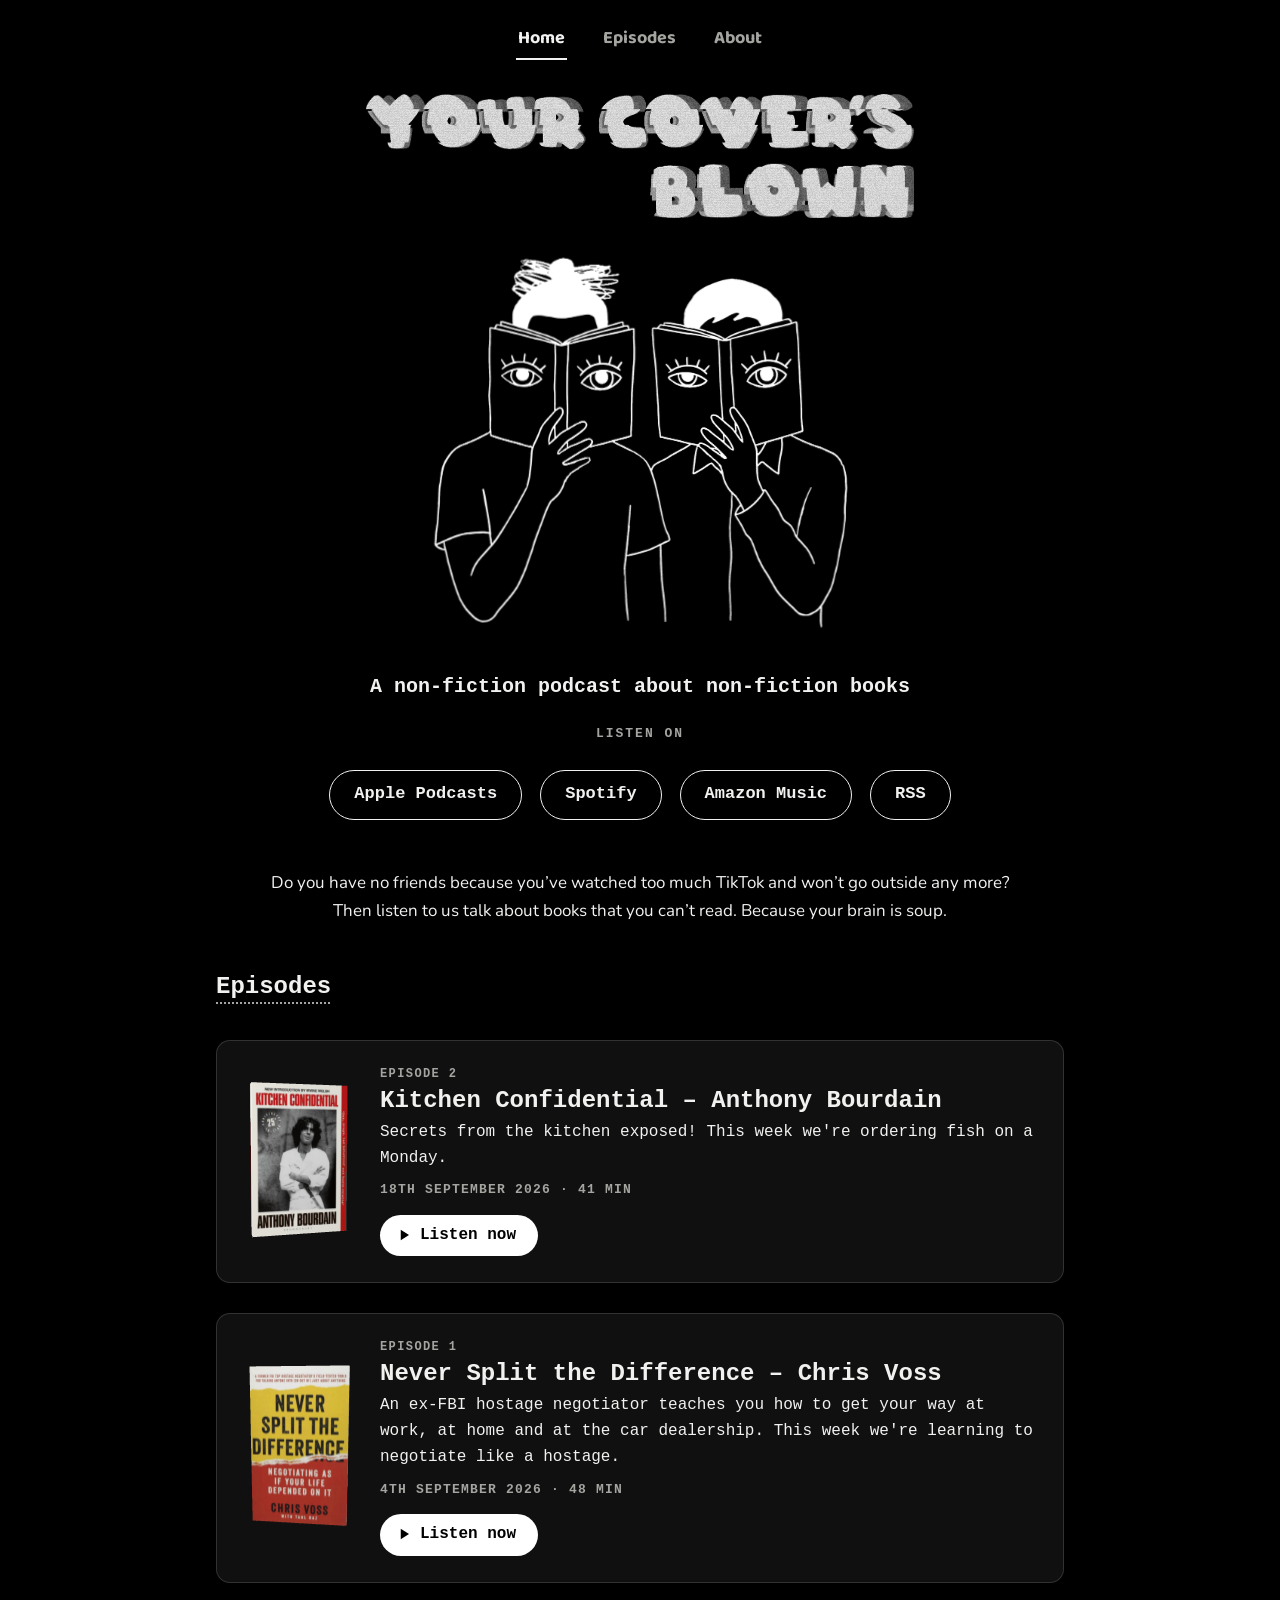
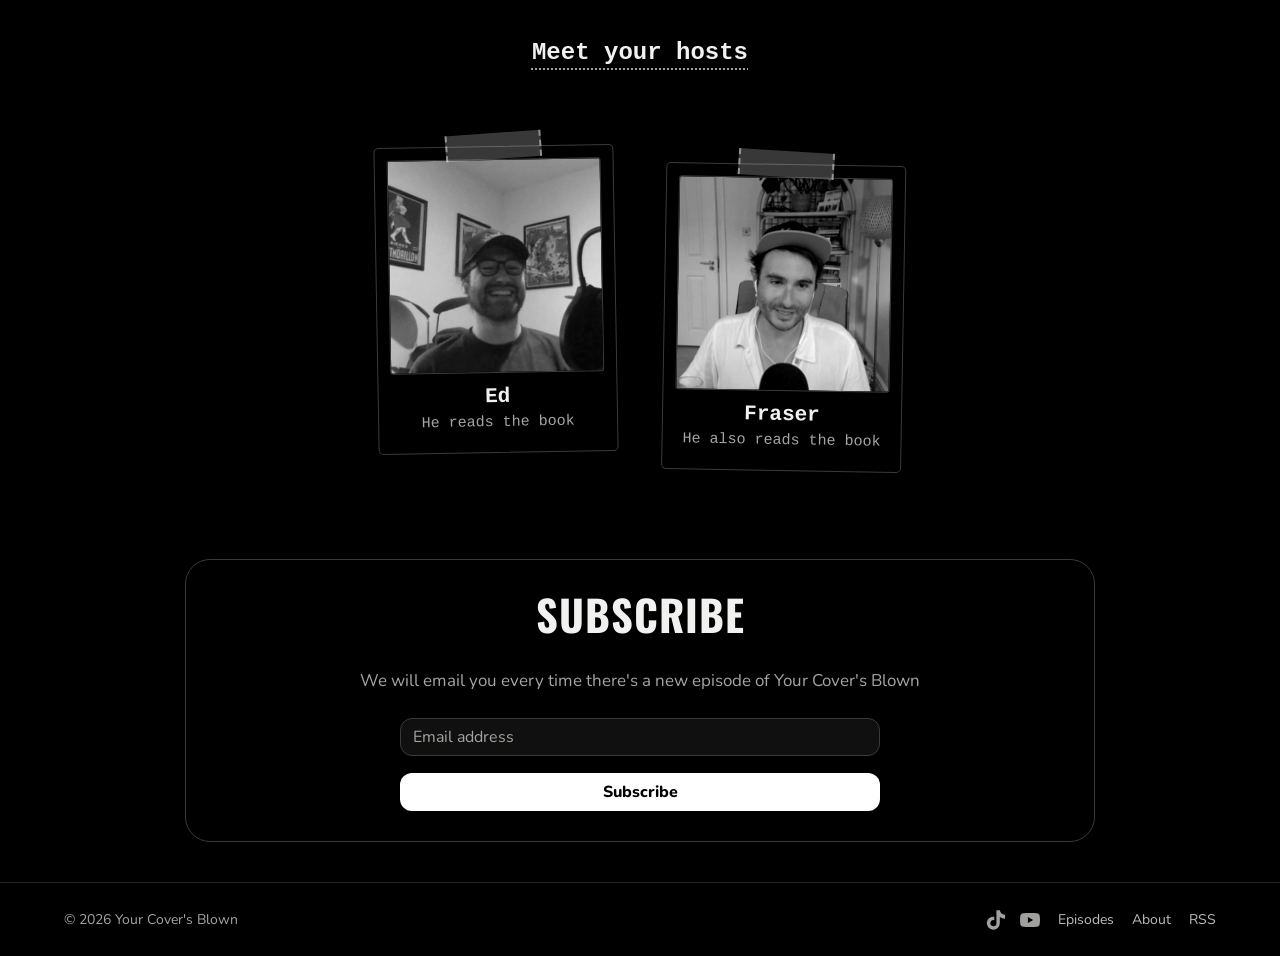
==== commit 3e7877b0: "Publish 2026-10-01 10:21 DCMSX-Source: e553c44c16d6d7327b1fd230433a1aeb3ae07d07" ====
--- a/index.html
+++ b/index.html
@@ -29,7 +29,7 @@
 <link rel="stylesheet" href="/assets/site.css">
 
 </head>
-<body class="page-paper font-mono">
+<body class="page-paper">
 
 <header class="ycb-header">
   <nav class="ycb-nav" aria-label="Site">
@@ -62,10 +62,10 @@
 <div class="block-listen">
   <p class="listen-title">Listen on</p>
   <div class="listen-row">
-    <a class="listen-pill" href="https://podcasts.apple.com/us/podcast/your-covers-blown/id6808269047" target="_blank" rel="noopener" data-goat-event="listen-apple">Apple Podcasts</a>
-    <a class="listen-pill" href="https://open.spotify.com/show/6lQw9a7i2KThYEWnwWZLfC" target="_blank" rel="noopener" data-goat-event="listen-spotify">Spotify</a>
-    <a class="listen-pill" href="https://music.amazon.co.uk/podcasts/dc91eec9-0cf3-4331-a3ae-fbd3eedb8cd9/your-covers-blown" target="_blank" rel="noopener" data-goat-event="listen-amazon">Amazon Music</a>
-    <a class="listen-pill" href="https://yourcoversblown.com/feed.xml" target="_blank" rel="noopener" data-goat-event="listen-rss">RSS</a>
+    <a class="listen-pill" style="--brand:#9933cc;--on-brand:#fff" href="https://podcasts.apple.com/us/podcast/your-covers-blown/id6808269047" target="_blank" rel="noopener" data-goat-event="listen-apple">Apple Podcasts</a>
+    <a class="listen-pill" style="--brand:#1ed760;--on-brand:#000" href="https://open.spotify.com/show/6lQw9a7i2KThYEWnwWZLfC" target="_blank" rel="noopener" data-goat-event="listen-spotify">Spotify</a>
+    <a class="listen-pill" style="--brand:#25d1da;--on-brand:#000" href="https://music.amazon.co.uk/podcasts/dc91eec9-0cf3-4331-a3ae-fbd3eedb8cd9/your-covers-blown" target="_blank" rel="noopener" data-goat-event="listen-amazon">Amazon Music</a>
+    <a class="listen-pill" style="--brand:#ee802f;--on-brand:#000" href="https://yourcoversblown.com/feed.xml" target="_blank" rel="noopener" data-goat-event="listen-rss">RSS</a>
   </div>
 </div>
 </div>
@@ -80,7 +80,10 @@
   <div class="block-section-title"><h2>Episodes</h2><hr class="section-rule"></div>
   <ol class="episode-rows">
   <li class="episode-row">
-    <article class="ep-card">
+    <article class="ep-card has-cover">
+      <a class="ep-cover" href="/episodes/kitchen-confidential-anthony-bourdain/" data-book tabindex="-1" aria-hidden="true" hidden style="--cover-ar:326/500">
+        <img src="/assets/books/kitchen-confidential.jpg" alt="" loading="lazy" width="326" height="500">
+      </a>
       <div class="ep-info">
         <p class="ep-kicker">Episode 2</p>
         <h3 class="ep-title"><a href="/episodes/kitchen-confidential-anthony-bourdain/">Kitchen Confidential – Anthony Bourdain</a></h3>
@@ -88,26 +91,19 @@
         <p class="ep-desc">Secrets from the kitchen exposed! This week we're ordering fish on a Monday.</p>
         <p class="ep-meta">18th September 2026 · 41 min</p>
         <div class="ep-actions">
-      <div class="ep-play" data-player>
-        <audio preload="none" src="/media/episodes/ycb-002.mp3"></audio>
-        <button class="ep-listen" data-play aria-label="Play Kitchen Confidential – Anthony Bourdain">
-          <svg viewBox="0 0 24 24" aria-hidden="true"><path class="pl-icon-play" d="M8 5v14l11-7z"/><g class="pl-icon-pause"><rect x="6" y="5" width="4" height="14" rx="1"/><rect x="14" y="5" width="4" height="14" rx="1"/></g></svg>
-          <span class="ep-listen-play">Listen now</span>
-          <span class="ep-listen-pause">Pause</span>
-        </button>
-        <div class="ep-bar">
-          <span class="pl-time" data-cur>0:00</span>
-          <input class="pl-seek" data-seek type="range" min="0" max="100" step="0.1" value="0" aria-label="Seek" disabled>
-          <span class="pl-time" data-dur>41:37</span>
-        </div>
-      </div>
-          <a class="ep-notes" href="/episodes/kitchen-confidential-anthony-bourdain/">Show notes →</a>
+          <a class="ep-listen" href="/episodes/kitchen-confidential-anthony-bourdain/" data-listen="/media/episodes/ycb-002.mp3" aria-label="Listen to Kitchen Confidential – Anthony Bourdain">
+            <svg viewBox="0 0 24 24" aria-hidden="true"><path class="pl-icon-play" d="M8 5v14l11-7z"/><g class="pl-icon-pause"><rect x="6" y="5" width="4" height="14" rx="1"/><rect x="14" y="5" width="4" height="14" rx="1"/></g></svg>
+            <span class="ep-listen-play">Listen now</span>
+          </a>
         </div>
       </div>
     </article>
   </li>
   <li class="episode-row">
-    <article class="ep-card">
+    <article class="ep-card has-cover">
+      <a class="ep-cover" href="/episodes/never-split-the-difference/" data-book tabindex="-1" aria-hidden="true" hidden style="--cover-ar:360/585">
+        <img src="/assets/books/never-split-the-difference.jpg" alt="" loading="lazy" width="360" height="585">
+      </a>
       <div class="ep-info">
         <p class="ep-kicker">Episode 1</p>
         <h3 class="ep-title"><a href="/episodes/never-split-the-difference/">Never Split the Difference – Chris Voss</a></h3>
@@ -115,20 +111,10 @@
         <p class="ep-desc">An ex-FBI hostage negotiator teaches you how to get your way at work, at home and at the car dealership. This week we're learning to negotiate like a hostage.</p>
         <p class="ep-meta">4th September 2026 · 48 min</p>
         <div class="ep-actions">
-      <div class="ep-play" data-player>
-        <audio preload="none" src="/media/episodes/ycb-001.mp3"></audio>
-        <button class="ep-listen" data-play aria-label="Play Never Split the Difference – Chris Voss">
-          <svg viewBox="0 0 24 24" aria-hidden="true"><path class="pl-icon-play" d="M8 5v14l11-7z"/><g class="pl-icon-pause"><rect x="6" y="5" width="4" height="14" rx="1"/><rect x="14" y="5" width="4" height="14" rx="1"/></g></svg>
-          <span class="ep-listen-play">Listen now</span>
-          <span class="ep-listen-pause">Pause</span>
-        </button>
-        <div class="ep-bar">
-          <span class="pl-time" data-cur>0:00</span>
-          <input class="pl-seek" data-seek type="range" min="0" max="100" step="0.1" value="0" aria-label="Seek" disabled>
-          <span class="pl-time" data-dur>48:12</span>
-        </div>
-      </div>
-          <a class="ep-notes" href="/episodes/never-split-the-difference/">Show notes →</a>
+          <a class="ep-listen" href="/episodes/never-split-the-difference/" data-listen="/media/episodes/ycb-001.mp3" aria-label="Listen to Never Split the Difference – Chris Voss">
+            <svg viewBox="0 0 24 24" aria-hidden="true"><path class="pl-icon-play" d="M8 5v14l11-7z"/><g class="pl-icon-pause"><rect x="6" y="5" width="4" height="14" rx="1"/><rect x="14" y="5" width="4" height="14" rx="1"/></g></svg>
+            <span class="ep-listen-play">Listen now</span>
+          </a>
         </div>
       </div>
     </article>
@@ -142,7 +128,7 @@
   <hr class="section-rule">
 </div>
 </div>
-<div class="blk blk--hosts">
+<div class="blk blk--hosts" style="--mb-m:0px">
 <div class="block-hosts">
   
   <div class="hosts-cards">
--- a/assets/tokens.css
+++ b/assets/tokens.css
@@ -2,11 +2,12 @@
    black screen, the grey tape-worn wordmark, the readers in white line. There
    is no colour — black, white and the greys between — so the one accent is
    white itself. To bring a colour back, --accent (and --on-accent, the text
-   that sits on it) are the only two to change. */
+   that sits on it) are the only two to change. The one exception: a listen
+   button under the pointer takes its platform's colour (listen.yml). */
 :root {
   /* the screen & what is drawn on it */
   --bg: #000;
-  --bg-raised: #101010;     /* cards and the player — a step off the black */
+  --bg-raised: #101010;     /* cards — a step off the black */
   --bg-hover: #1a1a1a;
   --ink: #f1f1ef;           /* the wordmark's own off-white */
   --ink-soft: #a4a4a1;      /* meta lines, captions — 8:1 on black */
@@ -16,8 +17,8 @@
   --accent-dim: #cfcfcc;    /* the accent under the pointer */
   --on-accent: #000;
 
-  /* the polaroids (Meet your hosts): drawn in line, white like the readers */
-  --print-line: 1.5px solid var(--ink);
+  /* the polaroids (Meet your hosts): drawn in line, the signup box's grey */
+  --print-line: 1px solid var(--rule);
 
   /* chrome */
   --footer-bg: #000;
@@ -33,6 +34,10 @@
   /* type */
   --font-display: 'Baloo 2', 'Arial Rounded MT Bold', Arial, sans-serif;
   --font-body: 'Nunito', Arial, Helvetica, sans-serif;
+  --font-prose: 'Nunito', Arial, Helvetica, sans-serif;   /* text blocks + show notes */
+  /* the page content (site.css main). CLInt renders in Consolas — lead with
+     it; Apple systems without it fall back to their nearest mono */
+  --font-mono: Consolas, ui-monospace, 'SF Mono', Menlo, monospace;
   --fs-body: 106%;            /* ~17px */
   --lh-body: 1.65;
   --fs-page-title: 40px;
--- a/assets/site.css
+++ b/assets/site.css
@@ -2,8 +2,9 @@
    page: a black screen, the grey tape-worn wordmark flickering at the top, the
    readers in white line under it. No colour anywhere — white and grey on
    black — so what can be pressed is drawn in white and everything else sits
-   back. Display type is Baloo 2 (the wordmark's chunky rounded cousin); body
-   is Nunito, same as the sister sites. */
+   back (a listen button under the pointer is the exception: its platform's). The page content is Consolas with its prose in Nunito; the chrome
+   (nav, newsletter, footer) keeps Baloo 2 and Nunito, same as the sister
+   sites. */
 
 /* ---------- global ---------- */
 * { box-sizing: border-box; -webkit-font-smoothing: antialiased; }
@@ -26,25 +27,23 @@
 h1, h2, h3, h4 { margin: 0; font-family: var(--font-display); font-weight: 700; line-height: 1.15; }
 ::selection { background: var(--ink); color: var(--bg); }
 
-/* per-page fonts (Page settings → Font), scoped to the page content — the
-   header and footer keep the site chrome fonts */
+/* the page content is Consolas — titles, cards, buttons, captions — with the
+   prose (text blocks, show notes) left in Nunito; headings inside prose
+   (subtitles etc.) keep following --font-display. The header, newsletter and
+   footer keep the site chrome fonts. */
+main {
+  --font-body: var(--font-mono);
+  --font-display: var(--font-mono);
+  font-family: var(--font-body);
+}
+main .block-text { font-family: var(--font-prose); }
+/* per-page fonts (Page settings → Font), scoped to the page content */
 body.font-helvetica main {
   --font-body: Helvetica, Arial, sans-serif;
   --font-display: Arial, Helvetica, sans-serif;
   font-family: var(--font-body);
 }
-body.font-mono main {
-  /* CLInt renders in Consolas — lead with it; Apple systems without it fall
-     back to their nearest mono */
-  --font-body: Consolas, ui-monospace, 'SF Mono', Menlo, monospace;
-  --font-display: Consolas, ui-monospace, 'SF Mono', Menlo, monospace;
-  font-family: var(--font-body);
-}
-/* the Nunito/Consolas mix: prose stays Nunito even on a mono page — headings
-   inside it (subtitles etc.) keep following --font-display */
-body.font-mono main .block-text {
-  font-family: 'Nunito', Arial, Helvetica, sans-serif;
-}
+body.font-helvetica main .block-text { font-family: var(--font-body); }
 
 /* content links: white on a grey underline that lights up under the pointer */
 .block-text a, .post-body a, .episode-all a, .post-footer-nav a,
@@ -103,7 +102,7 @@
 .newsletter-sub-title { margin-bottom: 25px; line-height: 1.4; color: var(--ink-soft); }
 .sign-up-box {
   display: inline-block; padding: 0 12px; margin-bottom: 17px; vertical-align: middle;
-  border-radius: 4px; border: 1px solid var(--rule); min-width: 480px; max-width: 635px; min-height: 38px;
+  border-radius: 12px; border: 1px solid var(--rule); min-width: 480px; max-width: 635px; min-height: 38px;
   color: var(--ink); background: var(--bg-raised); font: 16px var(--font-body);
 }
 .sign-up-box::placeholder { color: var(--ink-soft); opacity: 1; }
@@ -112,7 +111,7 @@
 .mc-button {
   margin: 0 auto 25px; display: block; padding: 8px 10px; font-size: 16px;
   font-family: var(--font-body); font-weight: 800; background: var(--mc, var(--accent)); color: var(--on-accent);
-  width: 480px; max-width: 100%; border: none; border-radius: 4px; cursor: pointer;
+  width: 480px; max-width: 100%; border: none; border-radius: 12px; cursor: pointer;
 }
 /* a button colour chosen in the Newsletter block carries white words */
 .ycb-newsletter[style*="--mc"] .mc-button { color: #fff; }
@@ -192,7 +191,7 @@
 .blk--audio { --mb: 24px; }
 .blk--episode-list { --mt: 24px; --mb: 40px; }
 .blk--hosts { --mt: 24px; --mb: 40px; }
-.blk--episode-header { --mt: 44px; --mb: 8px; }
+.blk--episode-header { --mt: 44px; --mb: 20px; }
 
 .only-desktop { display: block; }
 .only-mobile { display: none; }
@@ -302,7 +301,9 @@
 }
 
 /* ---------- listen buttons ---------- */
-/* white outlines on the black; the one under the pointer fills in */
+/* white outlines on the black; the one under the pointer fills in with its
+   platform's own colour (--brand / --on-brand, set on the pill from
+   listen.yml) – the one place the site takes a colour; white without one */
 .block-listen { text-align: center; padding: 0 16px; }
 .listen-title, .listen-soon-note {
   margin: 0 0 16px; font-size: 13px; font-weight: 800;
@@ -316,9 +317,12 @@
   background: transparent; color: var(--ink);
   font-family: var(--font-display); font-weight: 700; font-size: 17px;
   text-decoration: none;
-  transition: background-color 0.12s ease, color 0.12s ease;
-}
-a.listen-pill:hover { background: var(--accent); border-color: var(--accent); color: var(--on-accent); }
+  transition: background-color 0.12s ease, border-color 0.12s ease, color 0.12s ease;
+}
+a.listen-pill:hover {
+  background: var(--brand, var(--accent)); border-color: var(--brand, var(--accent));
+  color: var(--on-brand, var(--on-accent));
+}
 .listen-pill.is-soon {
   border-style: dashed; border-color: var(--rule); color: var(--ink-soft);
 }
@@ -328,56 +332,62 @@
 .ycb-listen-compact .dot { margin: 0 8px; }
 
 /* ---------- audio player ---------- */
-/* An instrument, drawn plainly: a raised grey panel behind a single hairline,
-   a thin filled track with a small round thumb, times either side, and a
-   skip / play / skip cluster with no boxes round it. --pos and --buf are set
-   by site.js as the audio plays: played fill and buffered wash. */
+/* Drawn in line like the rest of the page, with no panel and nothing filled:
+   the player is a row between two hairlines, the head of the chapter list
+   under it. −15, play and +30 — play the glyph alone, large and white, no
+   key drawn round it, dimming under the pointer; the skips as figures (the
+   arrows in the markup are not shown) — then the time, a thin track with an
+   upright bar for the playhead, and the length. --pos and --buf are set by site.js as the audio plays:
+   played line and buffered wash. */
 .block-audio { max-width: 660px; margin: 0 auto; padding: 0 16px; }
 .ycb-player {
   --pos: 0%; --buf: 0%;
   display: flex; align-items: center; gap: 18px;
-  border: 1px solid var(--hairline); border-radius: 12px;
-  background: var(--bg-raised);
-  padding: 16px 20px 16px 16px;
+  border-top: 1px solid var(--hairline); border-bottom: 1px solid var(--hairline);
+  padding: 16px 4px;
 }
 .ycb-player > audio { display: none; }
 .ycb-player noscript audio { display: block; width: 100%; }
 .pl-controls { display: flex; align-items: center; gap: 4px; flex-shrink: 0; }
 .pl-play {
-  flex-shrink: 0; width: 50px; height: 50px; border-radius: 50%;
-  border: 0; background: var(--accent); cursor: pointer; color: var(--on-accent);
+  flex-shrink: 0; width: 56px; height: 44px; padding: 0;
+  border: 0; background: transparent; cursor: pointer; color: var(--accent);
   display: flex; align-items: center; justify-content: center;
-  transition: background-color 0.15s ease, transform 0.12s ease;
-}
-.pl-play:hover { background: var(--accent-dim); }
-.pl-play:active { transform: scale(0.96); }
-.pl-play svg { width: 22px; height: 22px; fill: currentColor; }
+  transition: color 0.12s ease, transform 0.12s ease;
+}
+.pl-play:active { color: var(--accent-dim); transform: scale(0.94); }
+.pl-play svg { width: 38px; height: 38px; fill: currentColor; }
+.pl-play .pl-icon-pause rect { rx: 0; }
 .pl-icon-play { transform: translateX(1px); }
 .pl-play .pl-icon-pause { display: none; }
 .ycb-player.is-playing .pl-icon-play { display: none; }
 .ycb-player.is-playing .pl-icon-pause { display: block; }
 .pl-skip {
-  position: relative; width: 38px; height: 38px; border-radius: 50%;
-  border: 0; background: transparent; color: var(--ink-soft); cursor: pointer; padding: 0;
-  transition: background-color 0.15s ease, color 0.15s ease, transform 0.12s ease;
-}
-.pl-skip:hover { background: rgba(255, 255, 255, 0.09); color: var(--ink); }
-.pl-skip:active { transform: scale(0.92); }
-/* the glyph carries a heavy stroke in the markup — inside the player it is
-   drawn light, to sit beside the plain play disc */
-.pl-skip svg { width: 24px; height: 24px; display: block; margin: 0 auto; stroke-width: 1.9; }
-.pl-skip--fwd svg { transform: scaleX(-1); }
+  min-width: 44px; height: 44px; padding: 0;
+  border: 0; background: transparent; color: var(--ink-soft); cursor: pointer;
+  transition: color 0.12s ease;
+}
+.pl-skip:active { color: var(--ink); }
+/* under a pointer only: a finger's tap leaves :hover on, and the glyph would
+   stay dimmed */
+@media (hover: hover) {
+  .pl-play:hover { color: var(--accent-dim); }
+  .pl-skip:hover { color: var(--ink); }
+}
+.pl-skip svg { display: none; }
 .pl-skip span {
-  position: absolute; inset: 0; display: grid; place-items: center;
-  padding-top: 2px; font-family: var(--font-body); font-weight: 800; font-size: 9.5px;
-  letter-spacing: -0.2px; pointer-events: none;
-}
+  font-family: var(--font-body); font-weight: 800; font-size: 13px;
+  letter-spacing: 0.6px; font-variant-numeric: tabular-nums;
+}
+.pl-skip--back span::before { content: '\2212'; }
+.pl-skip--fwd span::before { content: '+'; }
 .pl-main { flex: 1; min-width: 0; }
 .pl-title { font-family: var(--font-display); font-weight: 700; font-size: 17px; line-height: 1.2; margin-bottom: 8px; }
-.pl-bar { display: flex; align-items: center; gap: 12px; }
-/* the chapter list under the player: plain rows, the time in the player's
-   figures, the current one lit while it plays */
-.ep-chapters { list-style: none; margin: 14px 0 0; padding: 0; border-top: 1px solid var(--hairline); }
+.pl-bar { display: flex; align-items: center; gap: 14px; }
+/* the chapter list under the player: plain rows carrying on from the player's
+   own bottom line, the time in the player's figures, the current one lit
+   while it plays */
+.ep-chapters { list-style: none; margin: 0; padding: 0; }
 .ep-chapters li { border-bottom: 1px solid var(--hairline); }
 .ep-chapters button { display: flex; gap: 14px; align-items: baseline; width: 100%; padding: 9px 4px; margin: 0;
   background: none; border: 0; font: inherit; color: var(--ink-soft); text-align: left; cursor: pointer; border-radius: 6px; }
@@ -389,47 +399,47 @@
 .ep-chapters li.is-current .ch-title { font-weight: 800; }
 .pl-time {
   flex-shrink: 0; min-width: 3.2em; font-size: 13px; font-weight: 800;
-  color: var(--ink-soft); font-variant-numeric: tabular-nums; letter-spacing: 0.2px;
+  color: var(--ink-soft); font-variant-numeric: tabular-nums; letter-spacing: 0.6px;
 }
 .pl-bar .pl-time:last-child { text-align: right; }
 .pl-time:empty { display: none; }
 
 /* the seek bar: a tall, invisible input for a generous hit target, with the
-   thin track and the thumb drawn on the pseudo-elements */
+   line of the track and the playhead — an upright bar, not a knob — drawn on
+   the pseudo-elements */
 .pl-seek {
   -webkit-appearance: none; appearance: none;
   flex: 1; min-width: 0; display: block; width: 100%; height: 28px; margin: 0;
   background: transparent; cursor: pointer; touch-action: none; outline: none;
 }
 .pl-seek::-webkit-slider-runnable-track {
-  height: 5px; border-radius: 999px;
+  height: 2px;
   background: linear-gradient(to right,
     var(--accent) 0 var(--pos),
-    rgba(255, 255, 255, 0.36) var(--pos) var(--buf),
-    rgba(255, 255, 255, 0.16) var(--buf) 100%);
-  transition: height 0.12s ease;
+    rgba(255, 255, 255, 0.4) var(--pos) var(--buf),
+    rgba(255, 255, 255, 0.18) var(--buf) 100%);
 }
 .pl-seek::-moz-range-track {
-  height: 5px; border-radius: 999px;
+  height: 2px;
   background: linear-gradient(to right,
     var(--accent) 0 var(--pos),
-    rgba(255, 255, 255, 0.36) var(--pos) var(--buf),
-    rgba(255, 255, 255, 0.16) var(--buf) 100%);
+    rgba(255, 255, 255, 0.4) var(--pos) var(--buf),
+    rgba(255, 255, 255, 0.18) var(--buf) 100%);
 }
 .pl-seek::-webkit-slider-thumb {
-  -webkit-appearance: none; width: 12px; height: 12px; margin-top: -3px; border-radius: 50%;
+  -webkit-appearance: none; width: 3px; height: 16px; margin-top: -7px; border-radius: 0;
   background: var(--accent); border: 0;
   transition: transform 0.12s ease;
 }
 .pl-seek::-moz-range-thumb {
-  width: 12px; height: 12px; border-radius: 50%;
+  width: 3px; height: 16px; border-radius: 0;
   background: var(--accent); border: 0;
   transition: transform 0.12s ease;
 }
-.pl-seek:hover::-webkit-slider-thumb, .pl-seek:active::-webkit-slider-thumb { transform: scale(1.25); }
-.pl-seek:hover::-moz-range-thumb, .pl-seek:active::-moz-range-thumb { transform: scale(1.25); }
-.pl-seek:focus-visible::-webkit-slider-thumb { box-shadow: 0 0 0 5px rgba(255, 255, 255, 0.3); }
-.pl-seek:focus-visible::-moz-range-thumb { box-shadow: 0 0 0 5px rgba(255, 255, 255, 0.3); }
+.pl-seek:hover::-webkit-slider-thumb, .pl-seek:active::-webkit-slider-thumb { transform: scaleY(1.3); }
+.pl-seek:hover::-moz-range-thumb, .pl-seek:active::-moz-range-thumb { transform: scaleY(1.3); }
+.pl-seek:focus-visible::-webkit-slider-thumb { box-shadow: 0 0 0 4px rgba(255, 255, 255, 0.3); }
+.pl-seek:focus-visible::-moz-range-thumb { box-shadow: 0 0 0 4px rgba(255, 255, 255, 0.3); }
 .pl-seek:disabled { cursor: default; opacity: 0.5; }
 .pl-seek:disabled::-webkit-slider-thumb { transform: none; }
 .pl-seek:disabled::-moz-range-thumb { transform: none; }
@@ -452,6 +462,21 @@
   background: var(--bg-raised);
 }
 
+/* the episode's book, left of the words: the front cover (blocks.js
+   episodeRow), which site.js draws as the videos' 3D book on a canvas laid
+   over the picture — the picture holds the box, and is what shows where the
+   book cannot be drawn. The link is written `hidden` so that a page ahead of
+   this sheet shows nothing; here it is shown. */
+.ep-card.has-cover { display: flex; align-items: center; gap: 28px; }
+.ep-cover[hidden] { display: block; }
+.ep-cover {
+  position: relative; flex: 0 0 var(--ep-cover-w, 105px);
+  aspect-ratio: var(--cover-ar, 2 / 3);
+}
+.ep-cover img, .episode-cover img { display: block; width: 100%; height: 100%; object-fit: cover; border-radius: 2px; }
+.ep-cover canvas, .episode-cover canvas { position: absolute; inset: 0; width: 100%; height: 100%; }
+.ep-cover.is-live img, .episode-cover.is-live img { visibility: hidden; }
+
 .ep-info { flex: 1; min-width: 0; }
 .ep-kicker {
   margin: 0 0 2px; font-size: 12px; font-weight: 800;
@@ -465,30 +490,25 @@
 .ep-desc { margin: 0 0 8px; font-size: 16px; }
 .ep-meta { margin: 0; font-size: 13px; font-weight: 800; letter-spacing: 1.2px; text-transform: uppercase; color: var(--ink-soft); }
 
-/* the CTA row: play in place, or read the notes */
+/* the row's one action: Listen now, a link to the episode's own page that
+   static/site.js has arrive already playing (is-going while it is fetched) */
 .ep-actions { display: flex; align-items: center; flex-wrap: wrap; gap: 8px 18px; margin-top: 14px; }
-.ep-play { display: flex; align-items: center; flex-wrap: wrap; gap: 8px 14px; flex: 1; }
-.ep-play > audio { display: none; }
 .ep-listen {
   display: inline-flex; align-items: center; gap: 8px;
-  padding: 7px 18px 8px 14px; cursor: pointer;
+  padding: 7px 22px 8px 14px; cursor: pointer;
   border: 0; border-radius: 999px;
   background: var(--accent); color: var(--on-accent);
   font-family: var(--font-display); font-weight: 700; font-size: 16px;
+  text-decoration: none;
   transition: background-color 0.15s ease, transform 0.12s ease;
 }
-.ep-listen:hover { background: var(--accent-dim); }
+.ep-listen:hover { background: var(--accent-dim); color: var(--on-accent); }
 .ep-listen:active { transform: scale(0.98); }
+.ep-listen.is-going { background: var(--accent-dim); cursor: progress; }
 .ep-listen svg { width: 18px; height: 18px; fill: currentColor; }
-.ep-listen .pl-icon-pause, .ep-listen .ep-listen-pause { display: none; }
-.ep-play.is-playing .pl-icon-play, .ep-play.is-playing .ep-listen-play { display: none; }
-.ep-play.is-playing .pl-icon-pause, .ep-play.is-playing .ep-listen-pause { display: inline; }
-
-/* the seek bar unfolds once the episode has started, and stays while paused */
-.ep-play { --pos: 0%; --buf: 0%; }
-.ep-bar { display: none; align-items: center; gap: 10px; flex: 1; min-width: 210px; }
-.ep-play.is-started .ep-bar { display: flex; }
-
+.ep-listen .pl-icon-pause { display: none; }
+
+/* an episode with no sound yet: the plain link to its page */
 .ep-notes {
   font-family: var(--font-display); font-weight: 700; font-size: 16px;
   color: var(--ink); text-decoration: underline;
@@ -518,6 +538,17 @@
 
 /* ---------- episode page header ---------- */
 .episode-header { text-align: center; max-width: var(--maxw-text); margin: 0 auto; padding: 0 16px; }
+/* the episode's book over its title: the card's turning book (above), larger,
+   and written `hidden` in the same way (build.js postContent) */
+.episode-cover[hidden] { display: block; }
+.episode-cover {
+  position: relative; width: var(--episode-cover-w, 150px); margin: 0 auto 22px;
+  aspect-ratio: var(--cover-ar, 2 / 3);
+}
+/* a page with the book starts nearer the wordmark than a title alone does:
+   on a phone the book has the same black over it as under it (23px to the
+   eye, wordmark's ink to book's, book's to title's) */
+.blk--episode-header:has(.episode-cover) { --mt: 20px; --mt-m: 8px; }
 .episode-header h1 { font-size: 34px; font-weight: 800; margin-bottom: 10px; }
 .episode-header .ep-book { font-size: 18px; margin-bottom: 8px; }
 .episode-header .ep-meta { margin-bottom: 0; }
@@ -528,9 +559,14 @@
 .post-body .img-medium { max-width: min(520px, 100%); }
 .post-body .img-small { max-width: min(340px, 100%); }
 .post-footer-nav {
-  max-width: var(--maxw-text); margin: 0 auto; padding: 8px 16px 48px;
+  max-width: var(--maxw-text); margin: 0 auto; padding: 8px 16px 16px;
   font-family: var(--font-display); font-weight: 700;
 }
+/* on a phone the signup box's own 40px over it is the whole gap – the same
+   black under the link as over it; and the link sits centred, between the
+   centred ‘Also on’ line and the centred box, where at the left it lined up
+   with neither the prose (28px in) nor anything else */
+@media (max-width: 767px) { .post-footer-nav { padding-bottom: 0; text-align: center; } }
 
 /* ---------- hosts ---------- */
 /* Polaroids drawn in line, like the readers: each host is the outline of a
@@ -554,7 +590,7 @@
 }
 .host-card {
   position: relative; width: 240px; text-align: center;
-  background: var(--bg); border: var(--print-line); padding: 12px 12px 16px;
+  background: var(--bg); border: var(--print-line); border-radius: 5px; padding: 12px 12px 16px;
   transform: rotate(-1deg);
   transition: transform .25s ease;
 }
@@ -570,7 +606,7 @@
 }
 .host-card:nth-child(even)::before { transform: translateX(-50%) rotate(2.5deg); }
 .host-card:hover { transform: rotate(0) scale(1.04); z-index: 3; }
-.host-photo-wrap { position: relative; overflow: hidden; border: var(--print-line); background: #000; }
+.host-photo-wrap { position: relative; overflow: hidden; border: var(--print-line); border-radius: 3px; background: #000; }
 .host-photo {
   display: block; width: 100%; aspect-ratio: 1; object-fit: cover;
   filter: grayscale(1) contrast(1.08);
@@ -625,17 +661,27 @@
   .ycb-nav a { font-size: 16px; }
   .ycb-header-logo { padding: 16px 22px 10px; }
   .episode-header h1 { font-size: 28px; }
+  .episode-cover { --episode-cover-w: 120px; margin-bottom: 18px; }
   /* phones: the bar takes the full width, the skip / play / skip cluster
      sits centred beneath it */
-  .ycb-player { flex-wrap: wrap; justify-content: center; gap: 10px 14px; padding: 16px 18px; }
+  .ycb-player { flex-wrap: wrap; justify-content: center; gap: 6px 14px; padding: 12px 4px 16px; }
   .pl-main { flex-basis: 100%; order: -1; }
-  .pl-controls { gap: 10px; }
-  .pl-play { width: 48px; height: 48px; }
+  .pl-controls { gap: 14px; }
   .episode-empty { padding: 20px 18px; }
-  /* phones: tighter card, and the Listen now row takes the full width */
+  /* phones: tighter card */
   .ep-card { padding: 18px 18px 20px; }
+  /* the book stands smaller, beside the episode's number and title alone:
+     the words under them take the card's full width, which a column beside
+     the book all the way down would have squeezed to a few words a line.
+     The card is the grid and .ep-info steps aside (contents), so its lines
+     are the grid's own: the heading lines in the second column, the book
+     down the first beside them, everything after across both. */
+  .ep-card.has-cover { display: grid; grid-template-columns: 65px 1fr; grid-template-rows: auto auto 1fr; gap: 0 16px; align-items: start; }
+  .ep-card.has-cover .ep-info { display: contents; }
+  .ep-card.has-cover .ep-info > * { grid-column: 1 / -1; }
+  .ep-card.has-cover .ep-info > .ep-kicker, .ep-card.has-cover .ep-info > .ep-title,
+  .ep-card.has-cover .ep-info > .ep-book { grid-column: 2; }
+  .ep-cover { grid-column: 1; grid-row: 1 / span 3; margin: 3px 0 12px; }
   .ep-title { font-size: 21px; }
   .ep-actions { gap: 10px 14px; }
-  .ep-play { flex-basis: 100%; }
-  .ep-bar { min-width: 0; }
-}
+}
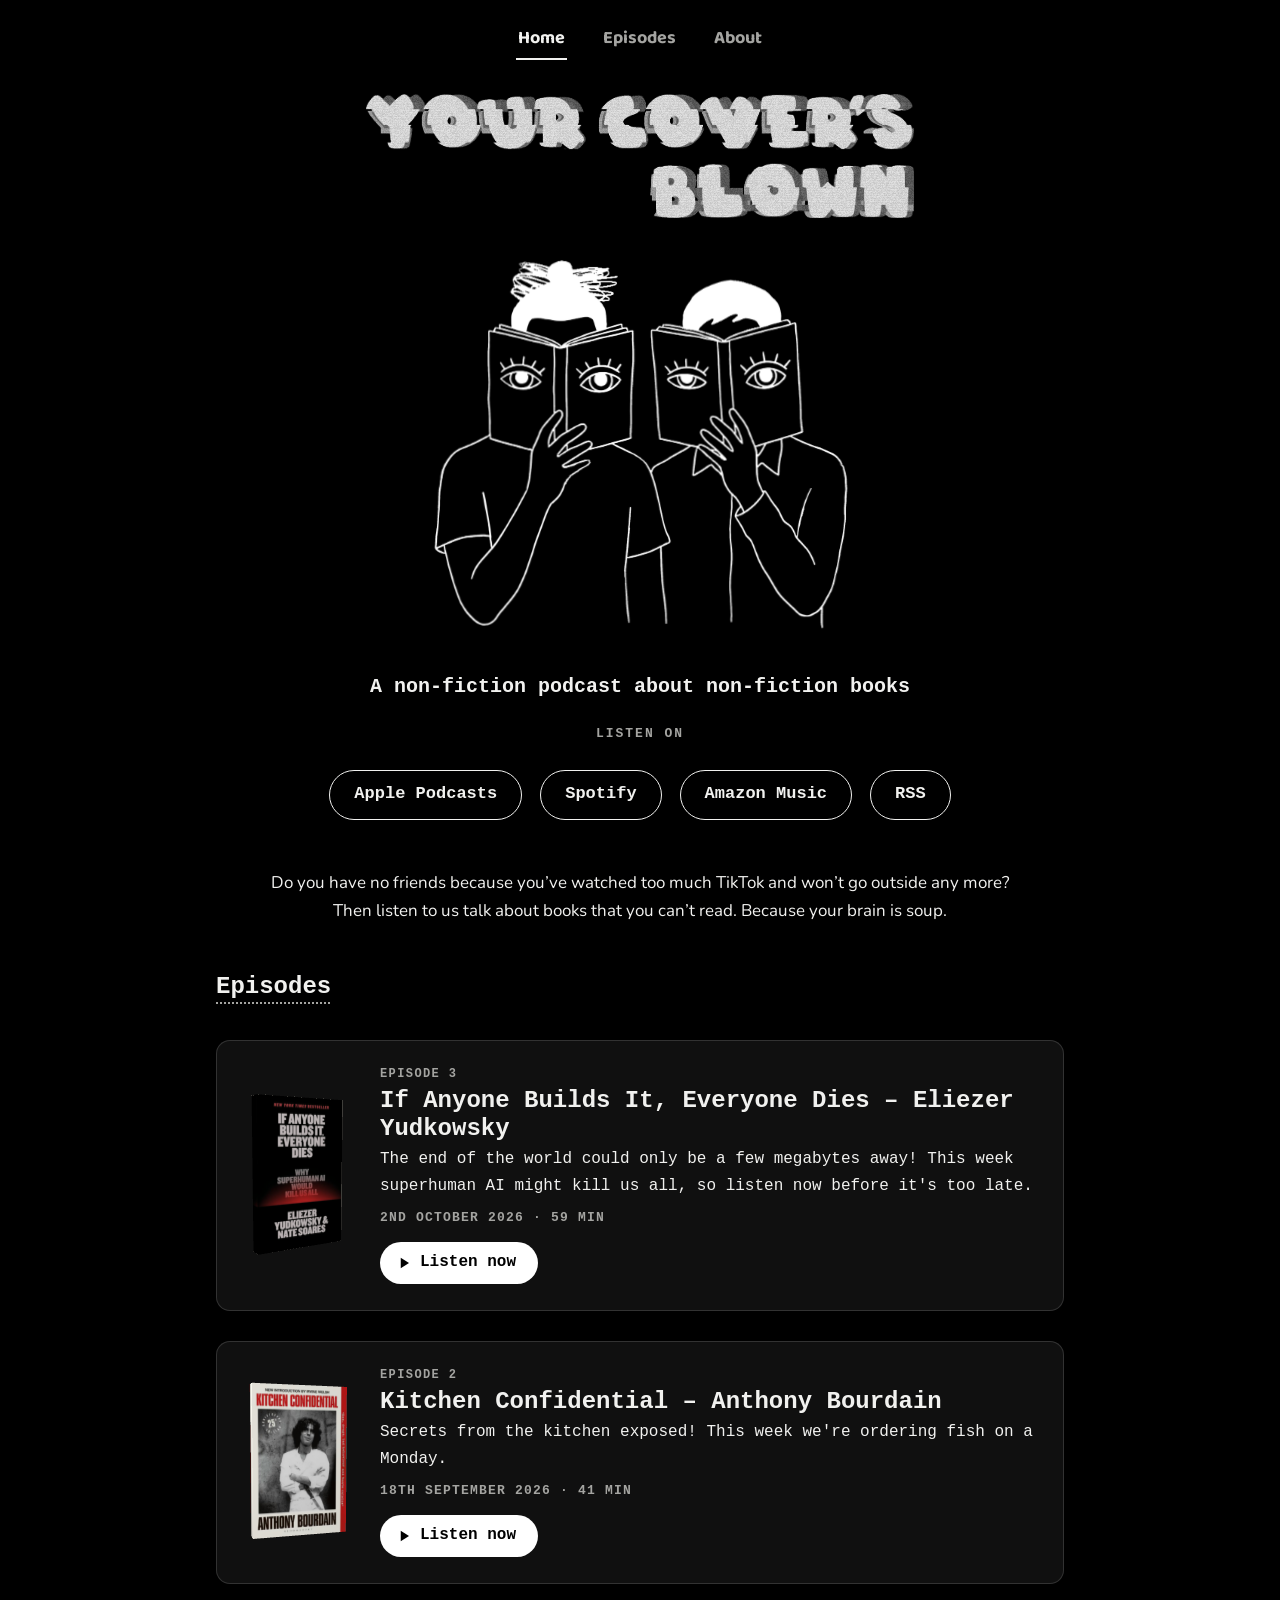
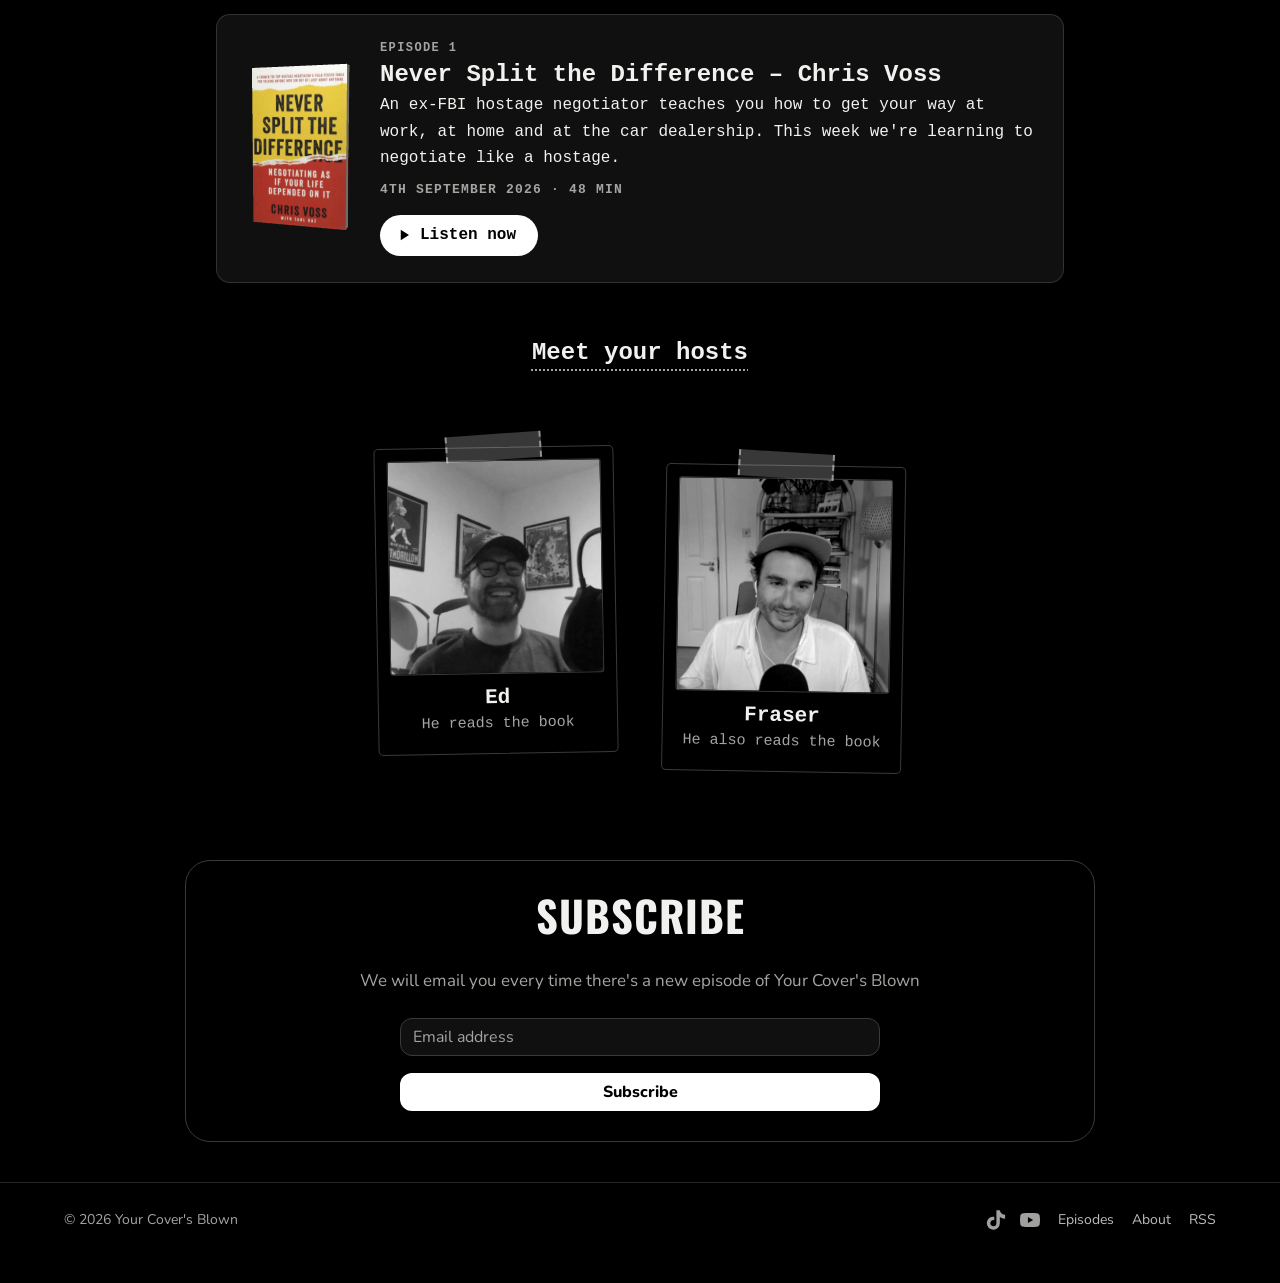
==== commit 1728f38c: "Release 2026-10-02T08-00-00Z DCMSX-Source: a15f53055f6be403151c0de41ed4b1236a88a616" ====
--- a/index.html
+++ b/index.html
@@ -81,6 +81,26 @@
   <ol class="episode-rows">
   <li class="episode-row">
     <article class="ep-card has-cover">
+      <a class="ep-cover" href="/episodes/if-anyone-builds-it-everyone-dies-eliezer-yudkowsky/" data-book tabindex="-1" aria-hidden="true" hidden style="--cover-ar:360/558">
+        <img src="/assets/books/if-anyone-builds-it.jpg" alt="" loading="lazy" width="360" height="558">
+      </a>
+      <div class="ep-info">
+        <p class="ep-kicker">Episode 3</p>
+        <h3 class="ep-title"><a href="/episodes/if-anyone-builds-it-everyone-dies-eliezer-yudkowsky/">If Anyone Builds It, Everyone Dies – Eliezer Yudkowsky</a></h3>
+        
+        <p class="ep-desc">The end of the world could only be a few megabytes away! This week superhuman AI might kill us all, so listen now before it's too late.</p>
+        <p class="ep-meta">2nd October 2026 · 59 min</p>
+        <div class="ep-actions">
+          <a class="ep-listen" href="/episodes/if-anyone-builds-it-everyone-dies-eliezer-yudkowsky/" data-listen="/media/episodes/ycb-003.mp3" aria-label="Listen to If Anyone Builds It, Everyone Dies – Eliezer Yudkowsky">
+            <svg viewBox="0 0 24 24" aria-hidden="true"><path class="pl-icon-play" d="M8 5v14l11-7z"/><g class="pl-icon-pause"><rect x="6" y="5" width="4" height="14" rx="1"/><rect x="14" y="5" width="4" height="14" rx="1"/></g></svg>
+            <span class="ep-listen-play">Listen now</span>
+          </a>
+        </div>
+      </div>
+    </article>
+  </li>
+  <li class="episode-row">
+    <article class="ep-card has-cover">
       <a class="ep-cover" href="/episodes/kitchen-confidential-anthony-bourdain/" data-book tabindex="-1" aria-hidden="true" hidden style="--cover-ar:326/500">
         <img src="/assets/books/kitchen-confidential.jpg" alt="" loading="lazy" width="326" height="500">
       </a>
--- a/assets/site.css
+++ b/assets/site.css
@@ -304,19 +304,24 @@
 /* white outlines on the black; the one under the pointer fills in with its
    platform's own colour (--brand / --on-brand, set on the pill from
    listen.yml) – the one place the site takes a colour; white without one */
-.block-listen { text-align: center; padding: 0 16px; }
+.block-listen { text-align: center; padding: 0 min(16px, 3vw); }
 .listen-title, .listen-soon-note {
   margin: 0 0 16px; font-size: 13px; font-weight: 800;
   letter-spacing: 2px; text-transform: uppercase; color: var(--ink-soft);
 }
 .listen-soon-note { font-style: normal; }
 .listen-row { display: flex; flex-wrap: wrap; justify-content: center; }
+/* two to a row on a phone: under 480 wide the gap, the side padding and (under
+   370) the letters draw in with the screen, so Apple Podcasts + Spotify still
+   share a row at 375 (iPhone mini) and down to 320; from 480 up, as written.
+   Measure with the phone's own letters – its ui-monospace is SF Mono, wider
+   than Consolas or Menlo here */
 .listen-pill {
-  display: inline-block; margin: var(--listen-button-gap, 9px);
-  padding: 9px 24px 11px; border: 1.5px solid var(--ink); border-radius: 999px;
+  display: inline-block; margin: min(var(--listen-button-gap, 9px), 2vw);
+  padding: 9px clamp(14px, 5vw, 24px) 11px; border: 1.5px solid var(--ink); border-radius: 999px;
   background: transparent; color: var(--ink);
-  font-family: var(--font-display); font-weight: 700; font-size: 17px;
-  text-decoration: none;
+  font-family: var(--font-display); font-weight: 700; font-size: clamp(15px, 4.6vw, 17px);
+  text-decoration: none; white-space: nowrap;
   transition: background-color 0.12s ease, border-color 0.12s ease, color 0.12s ease;
 }
 a.listen-pill:hover {
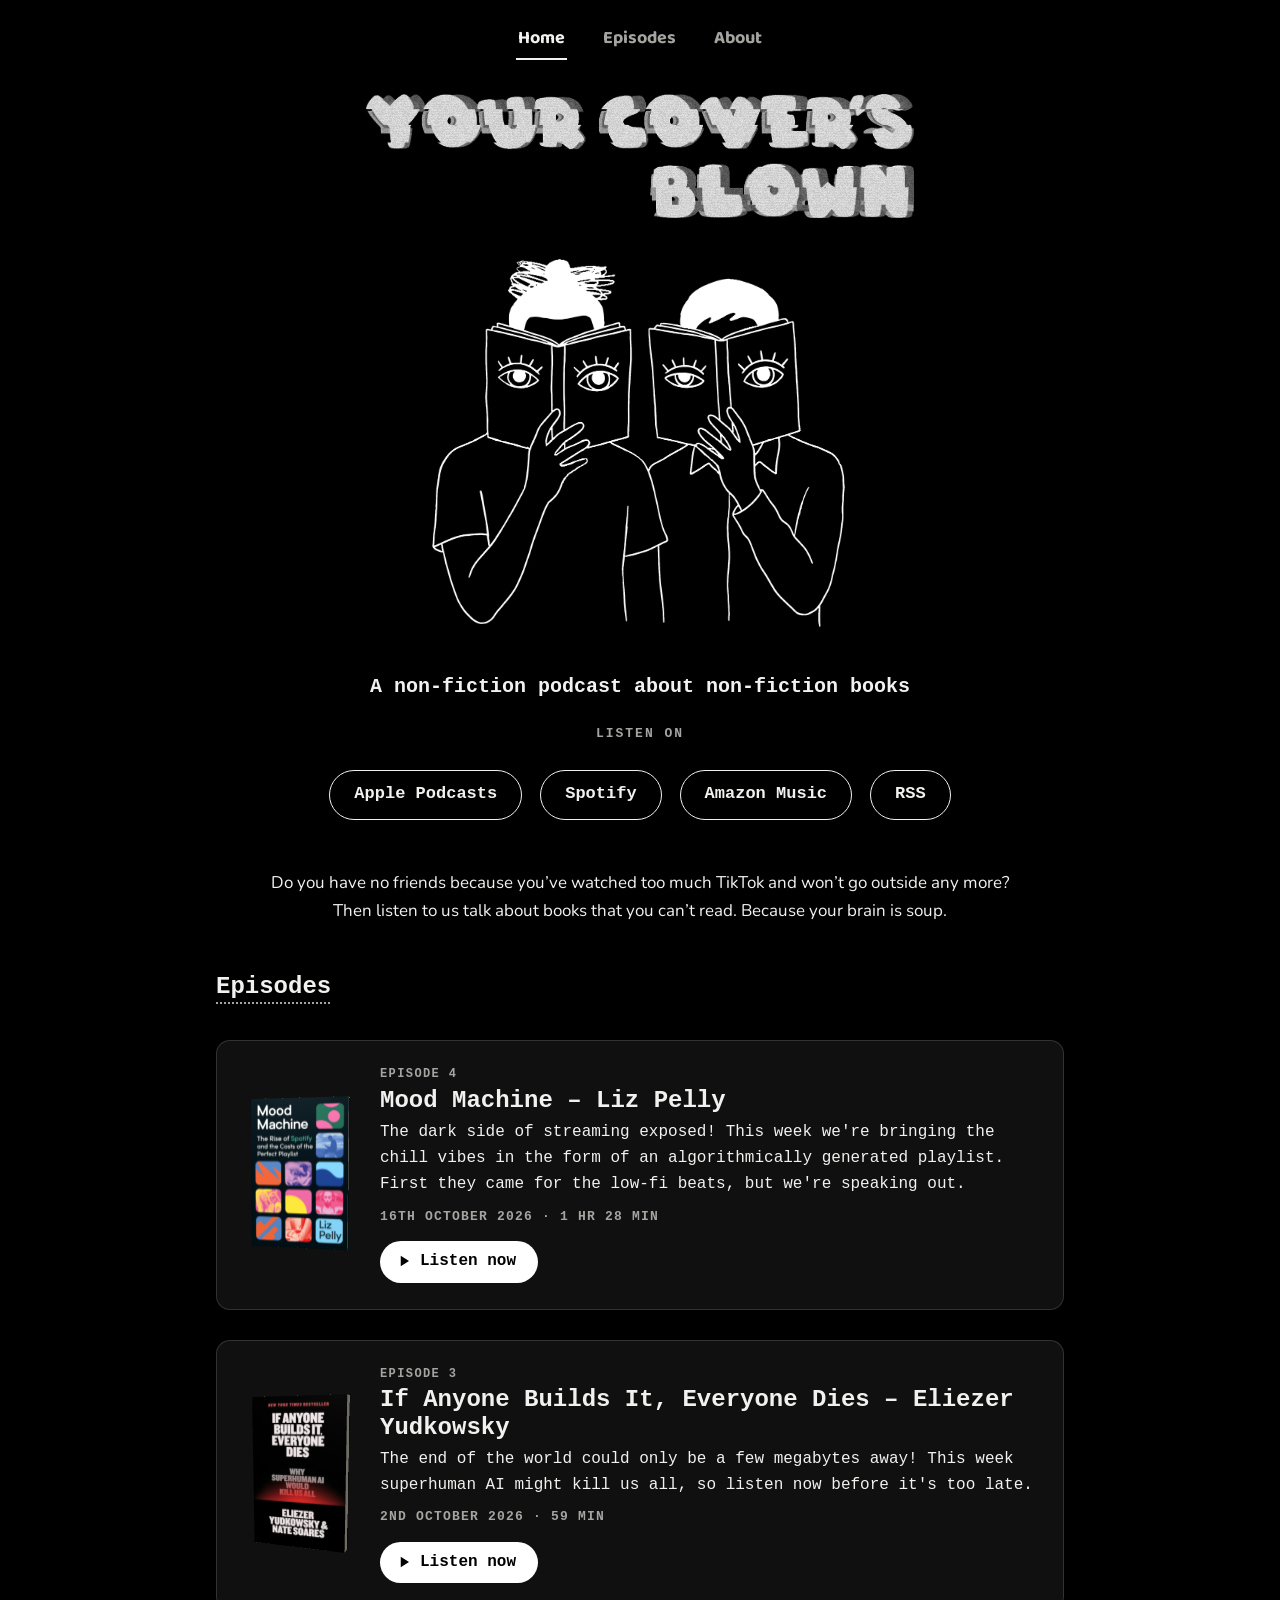
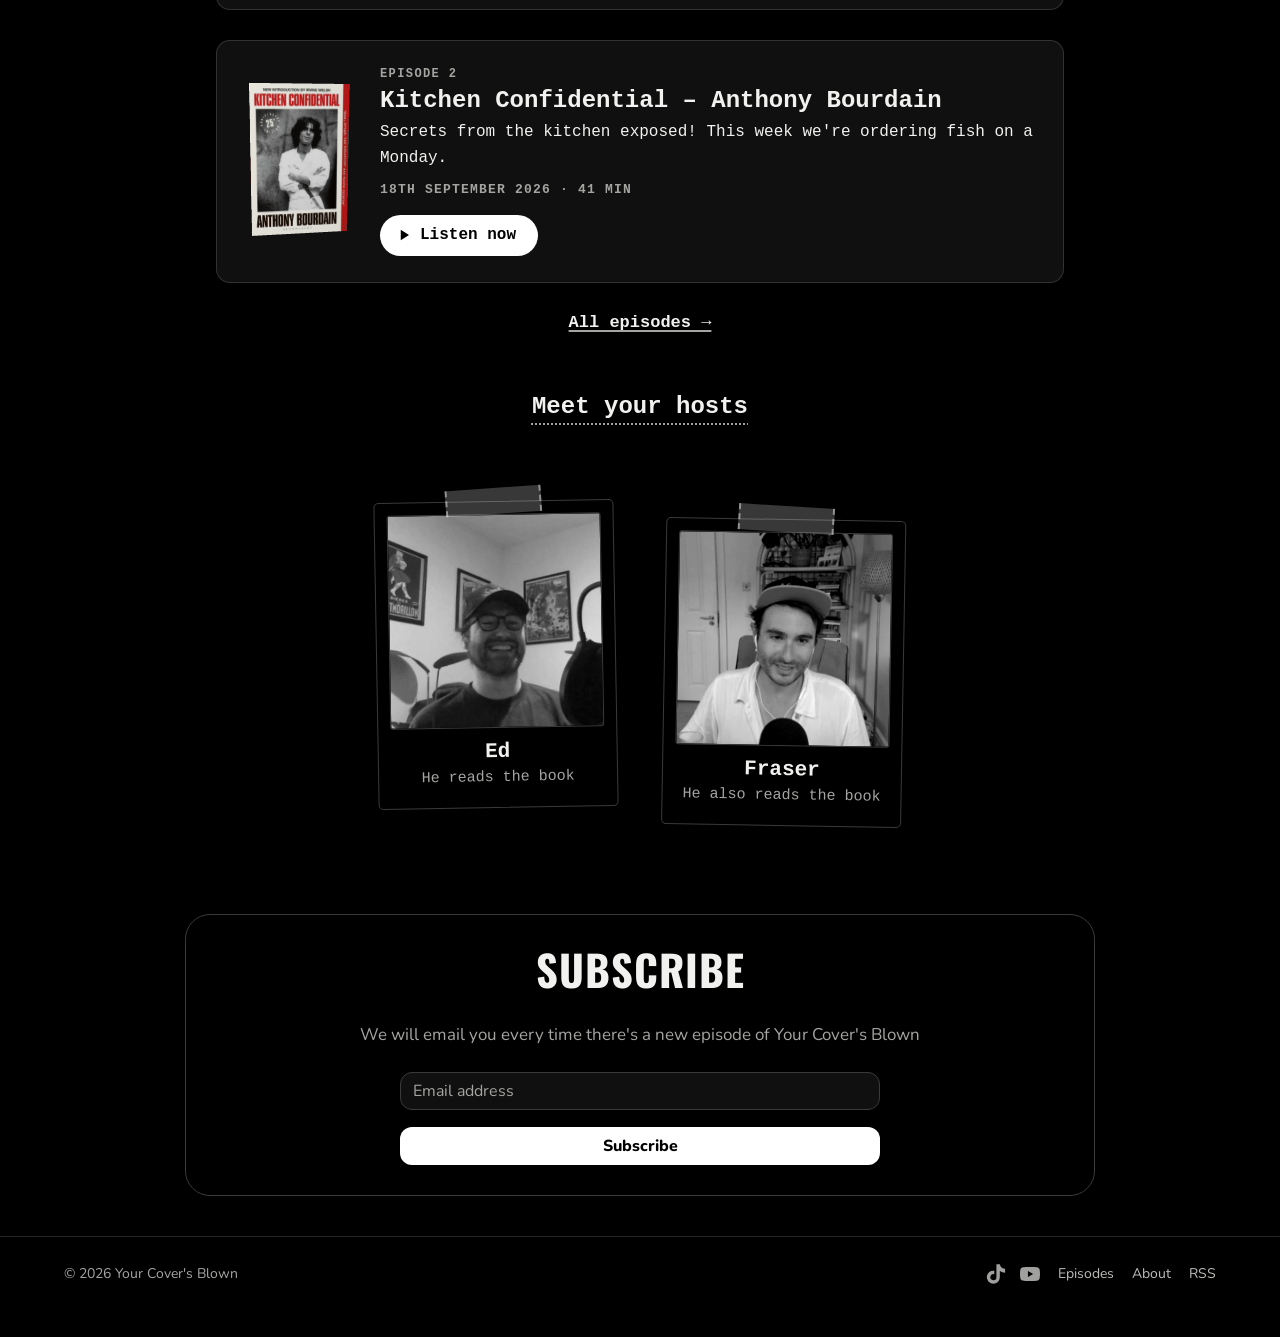
==== commit 3ffe01b0: "Release 2026-10-16T08-00-00Z DCMSX-Source: 58bc0969520a7e485b4ddc83667aadc070c53462" ====
--- a/index.html
+++ b/index.html
@@ -81,6 +81,26 @@
   <ol class="episode-rows">
   <li class="episode-row">
     <article class="ep-card has-cover">
+      <a class="ep-cover" href="/episodes/mood-machine-liz-pelly/" data-book tabindex="-1" aria-hidden="true" hidden style="--cover-ar:360/551">
+        <img src="/assets/books/mood-machine.jpg" alt="" loading="lazy" width="360" height="551">
+      </a>
+      <div class="ep-info">
+        <p class="ep-kicker">Episode 4</p>
+        <h3 class="ep-title"><a href="/episodes/mood-machine-liz-pelly/">Mood Machine – Liz Pelly</a></h3>
+        
+        <p class="ep-desc">The dark side of streaming exposed! This week we're bringing the chill vibes in the form of an algorithmically generated playlist. First they came for the low-fi beats, but we're speaking out.</p>
+        <p class="ep-meta">16th October 2026 · 1 hr 28 min</p>
+        <div class="ep-actions">
+          <a class="ep-listen" href="/episodes/mood-machine-liz-pelly/" data-listen="/media/episodes/ycb-004.mp3" aria-label="Listen to Mood Machine – Liz Pelly">
+            <svg viewBox="0 0 24 24" aria-hidden="true"><path class="pl-icon-play" d="M8 5v14l11-7z"/><g class="pl-icon-pause"><rect x="6" y="5" width="4" height="14" rx="1"/><rect x="14" y="5" width="4" height="14" rx="1"/></g></svg>
+            <span class="ep-listen-play">Listen now</span>
+          </a>
+        </div>
+      </div>
+    </article>
+  </li>
+  <li class="episode-row">
+    <article class="ep-card has-cover">
       <a class="ep-cover" href="/episodes/if-anyone-builds-it-everyone-dies-eliezer-yudkowsky/" data-book tabindex="-1" aria-hidden="true" hidden style="--cover-ar:360/558">
         <img src="/assets/books/if-anyone-builds-it.jpg" alt="" loading="lazy" width="360" height="558">
       </a>
@@ -119,27 +139,8 @@
       </div>
     </article>
   </li>
-  <li class="episode-row">
-    <article class="ep-card has-cover">
-      <a class="ep-cover" href="/episodes/never-split-the-difference/" data-book tabindex="-1" aria-hidden="true" hidden style="--cover-ar:360/585">
-        <img src="/assets/books/never-split-the-difference.jpg" alt="" loading="lazy" width="360" height="585">
-      </a>
-      <div class="ep-info">
-        <p class="ep-kicker">Episode 1</p>
-        <h3 class="ep-title"><a href="/episodes/never-split-the-difference/">Never Split the Difference – Chris Voss</a></h3>
-        
-        <p class="ep-desc">An ex-FBI hostage negotiator teaches you how to get your way at work, at home and at the car dealership. This week we're learning to negotiate like a hostage.</p>
-        <p class="ep-meta">4th September 2026 · 48 min</p>
-        <div class="ep-actions">
-          <a class="ep-listen" href="/episodes/never-split-the-difference/" data-listen="/media/episodes/ycb-001.mp3" aria-label="Listen to Never Split the Difference – Chris Voss">
-            <svg viewBox="0 0 24 24" aria-hidden="true"><path class="pl-icon-play" d="M8 5v14l11-7z"/><g class="pl-icon-pause"><rect x="6" y="5" width="4" height="14" rx="1"/><rect x="14" y="5" width="4" height="14" rx="1"/></g></svg>
-            <span class="ep-listen-play">Listen now</span>
-          </a>
-        </div>
-      </div>
-    </article>
-  </li>
   </ol>
+  <p class="episode-all"><a href="/episodes/">All episodes →</a></p>
 </div>
 </div>
 <div class="blk blk--section-title" style="--mt:16px;--mb:30px">
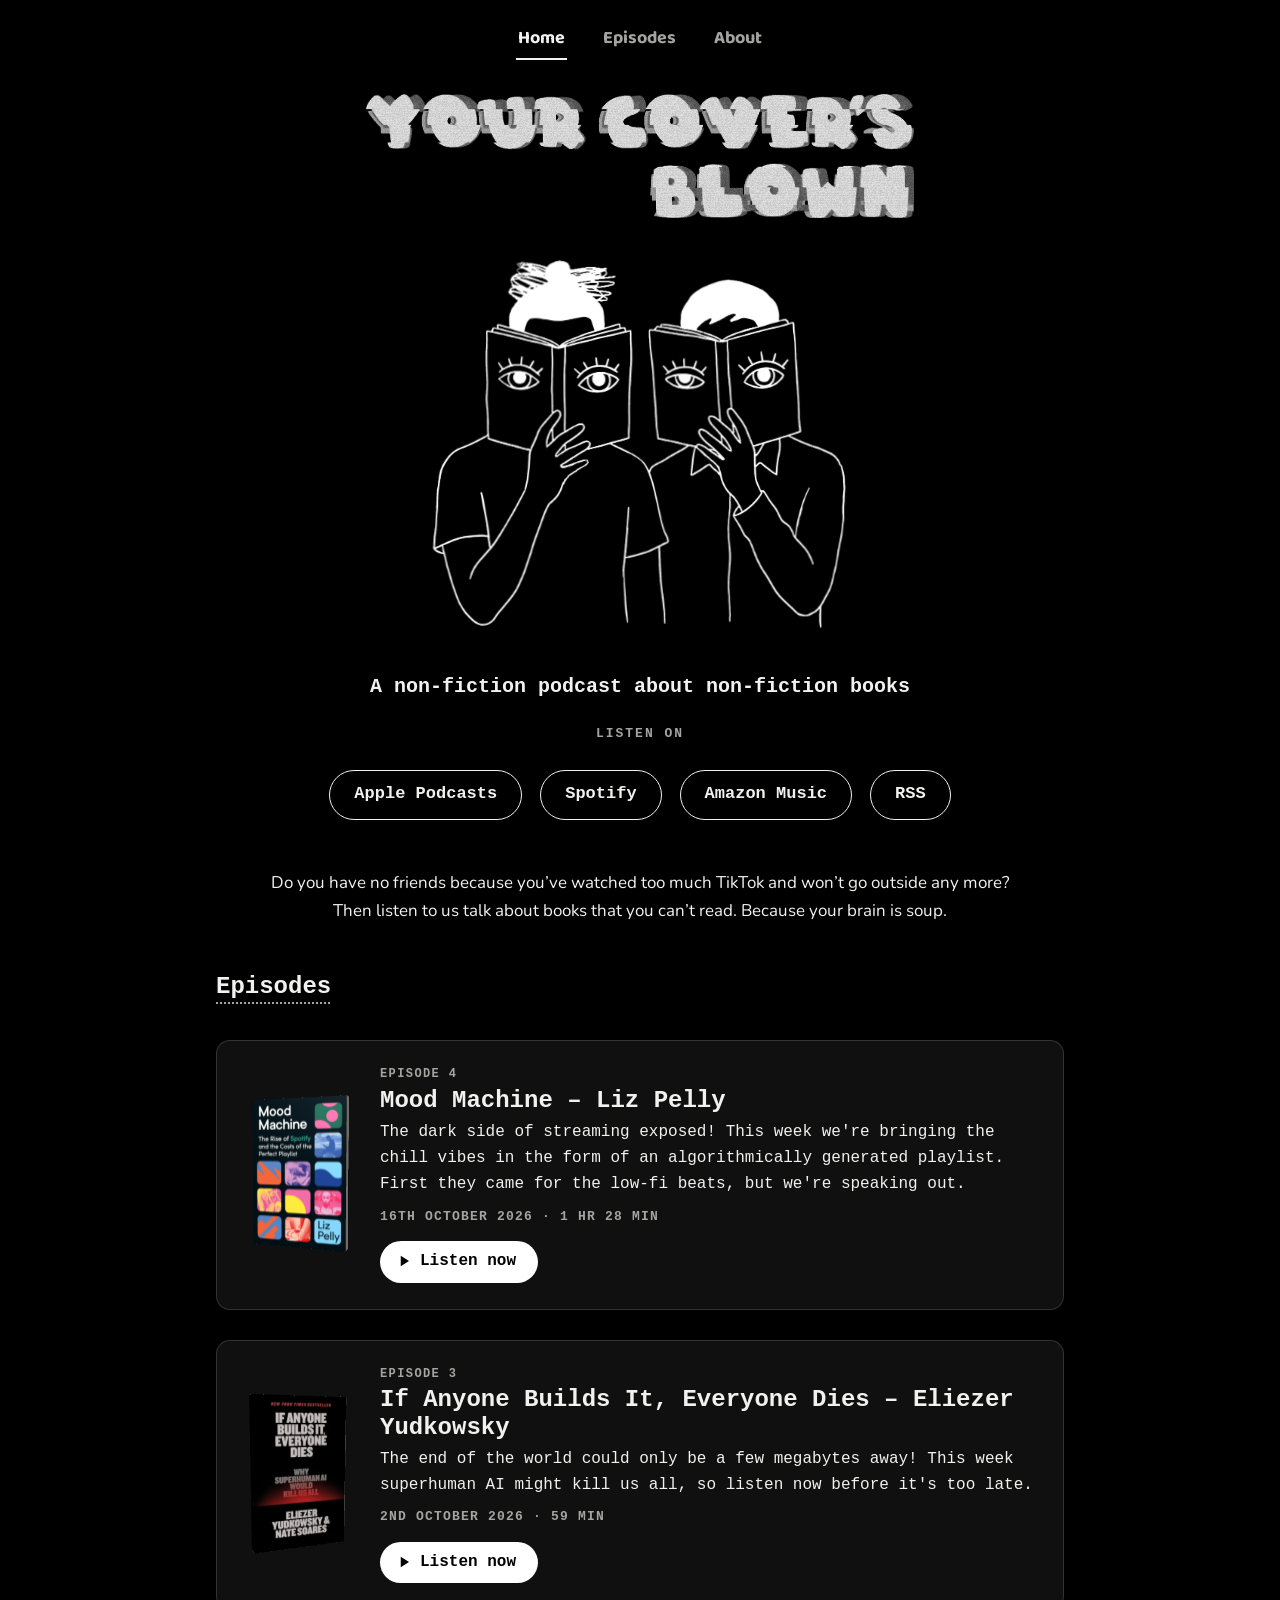
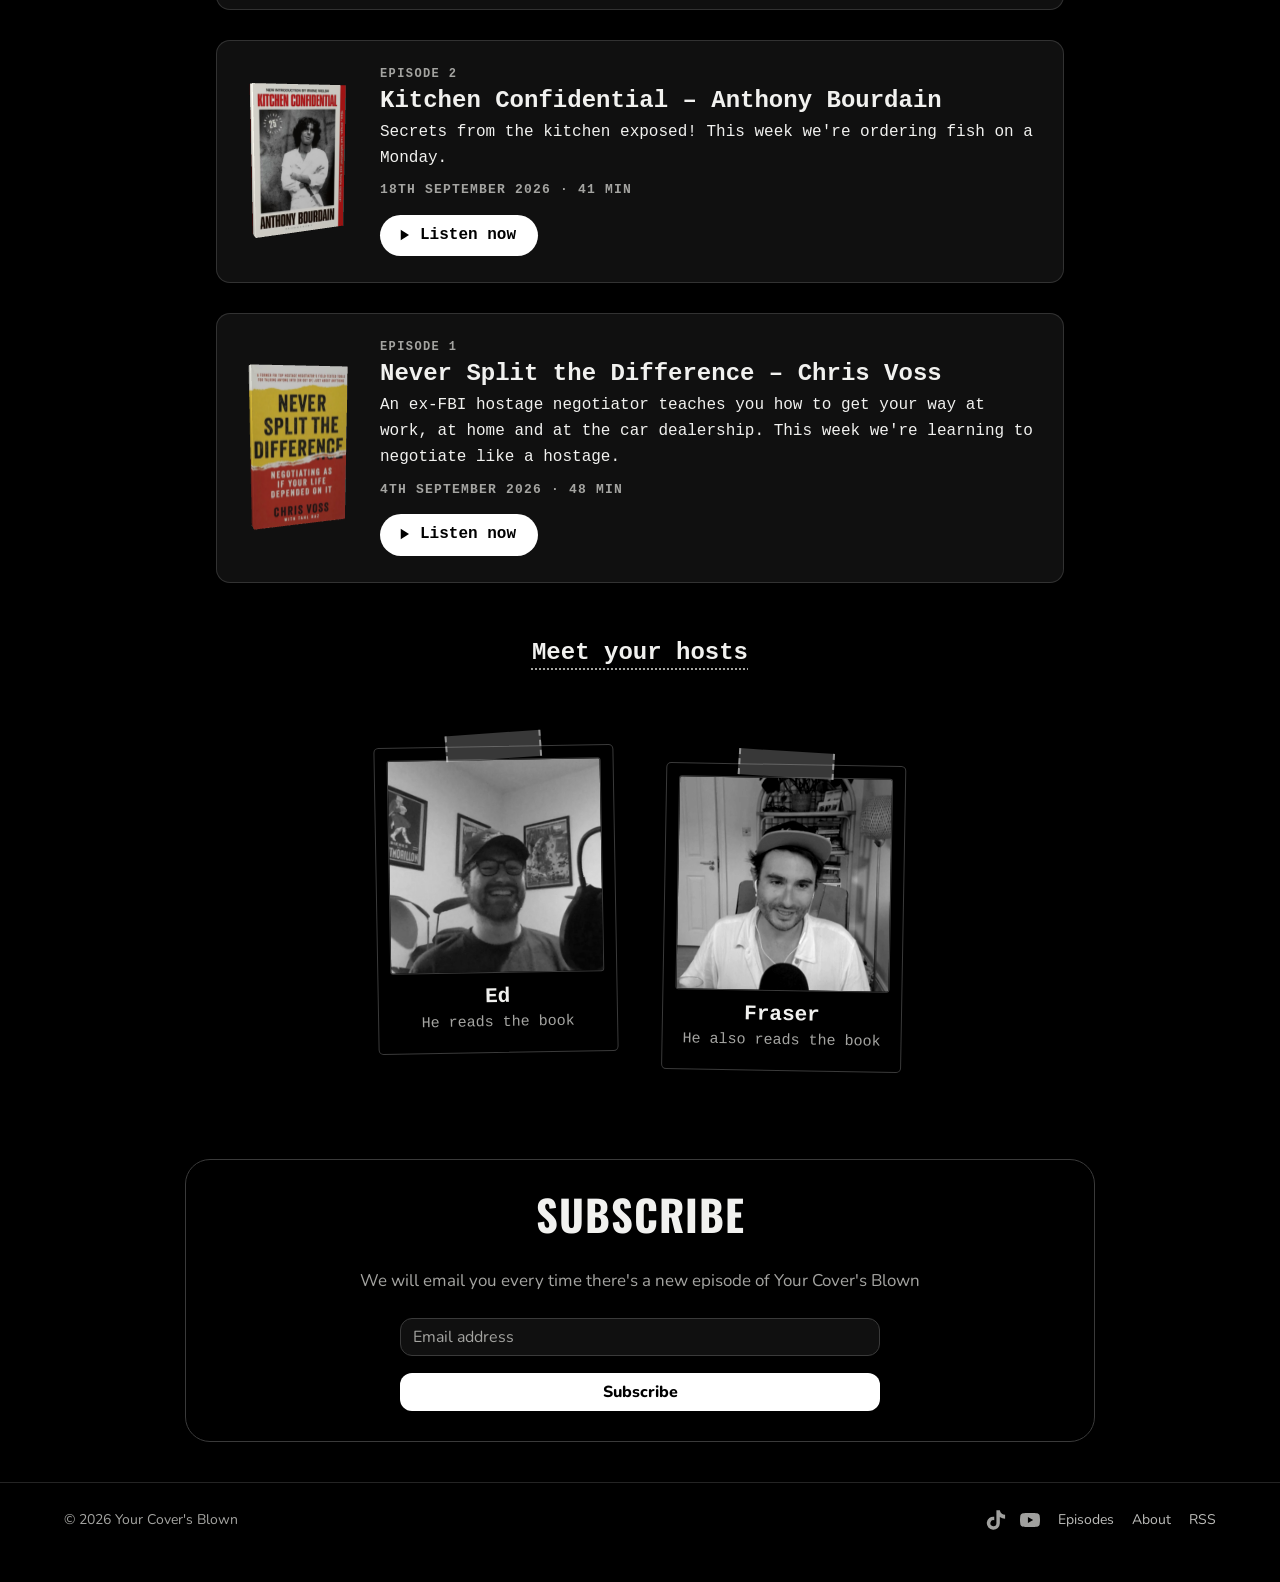
==== commit e1dc227c: "Publish 2026-10-16 09:21 DCMSX-Source: a843b8623c876ce8bf841f0d7c17544f2bf30dae" ====
--- a/index.html
+++ b/index.html
@@ -139,8 +139,27 @@
       </div>
     </article>
   </li>
+  <li class="episode-row">
+    <article class="ep-card has-cover">
+      <a class="ep-cover" href="/episodes/never-split-the-difference/" data-book tabindex="-1" aria-hidden="true" hidden style="--cover-ar:360/585">
+        <img src="/assets/books/never-split-the-difference.jpg" alt="" loading="lazy" width="360" height="585">
+      </a>
+      <div class="ep-info">
+        <p class="ep-kicker">Episode 1</p>
+        <h3 class="ep-title"><a href="/episodes/never-split-the-difference/">Never Split the Difference – Chris Voss</a></h3>
+        
+        <p class="ep-desc">An ex-FBI hostage negotiator teaches you how to get your way at work, at home and at the car dealership. This week we're learning to negotiate like a hostage.</p>
+        <p class="ep-meta">4th September 2026 · 48 min</p>
+        <div class="ep-actions">
+          <a class="ep-listen" href="/episodes/never-split-the-difference/" data-listen="/media/episodes/ycb-001.mp3" aria-label="Listen to Never Split the Difference – Chris Voss">
+            <svg viewBox="0 0 24 24" aria-hidden="true"><path class="pl-icon-play" d="M8 5v14l11-7z"/><g class="pl-icon-pause"><rect x="6" y="5" width="4" height="14" rx="1"/><rect x="14" y="5" width="4" height="14" rx="1"/></g></svg>
+            <span class="ep-listen-play">Listen now</span>
+          </a>
+        </div>
+      </div>
+    </article>
+  </li>
   </ol>
-  <p class="episode-all"><a href="/episodes/">All episodes →</a></p>
 </div>
 </div>
 <div class="blk blk--section-title" style="--mt:16px;--mb:30px">
